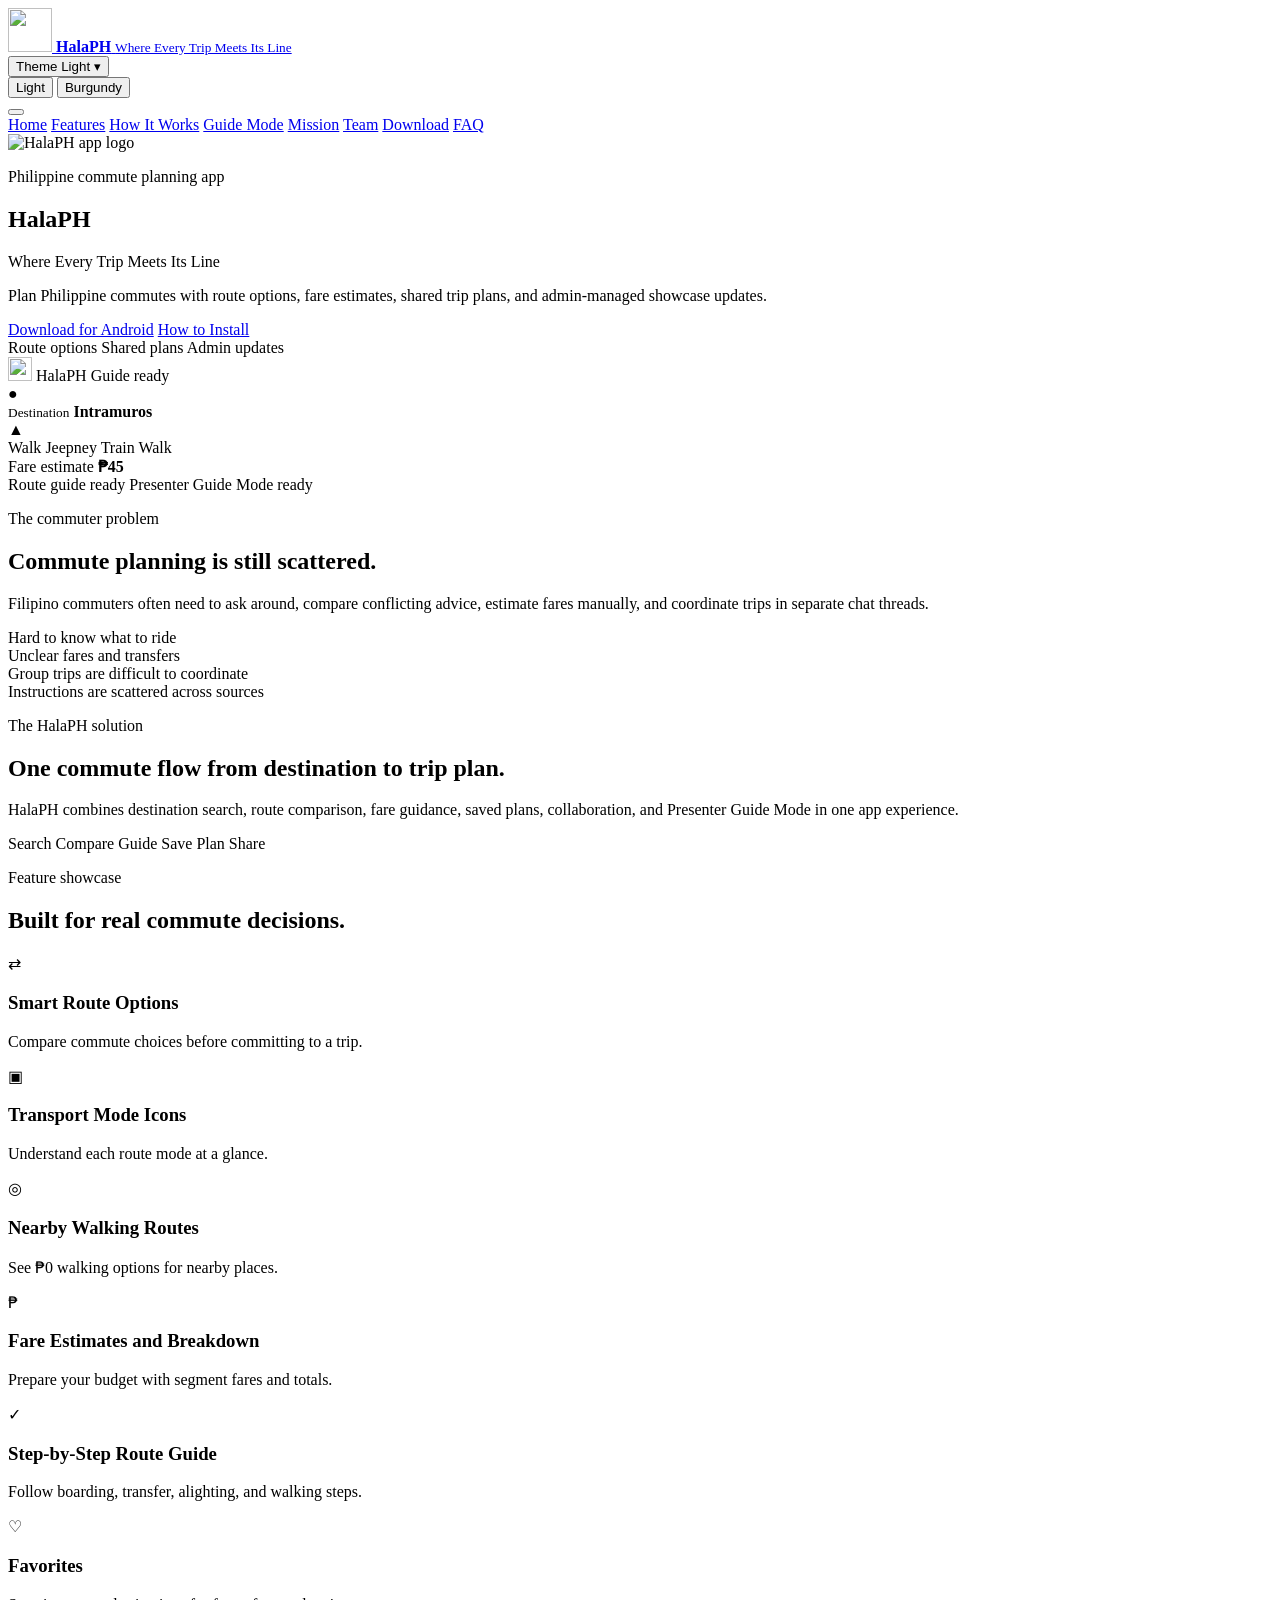
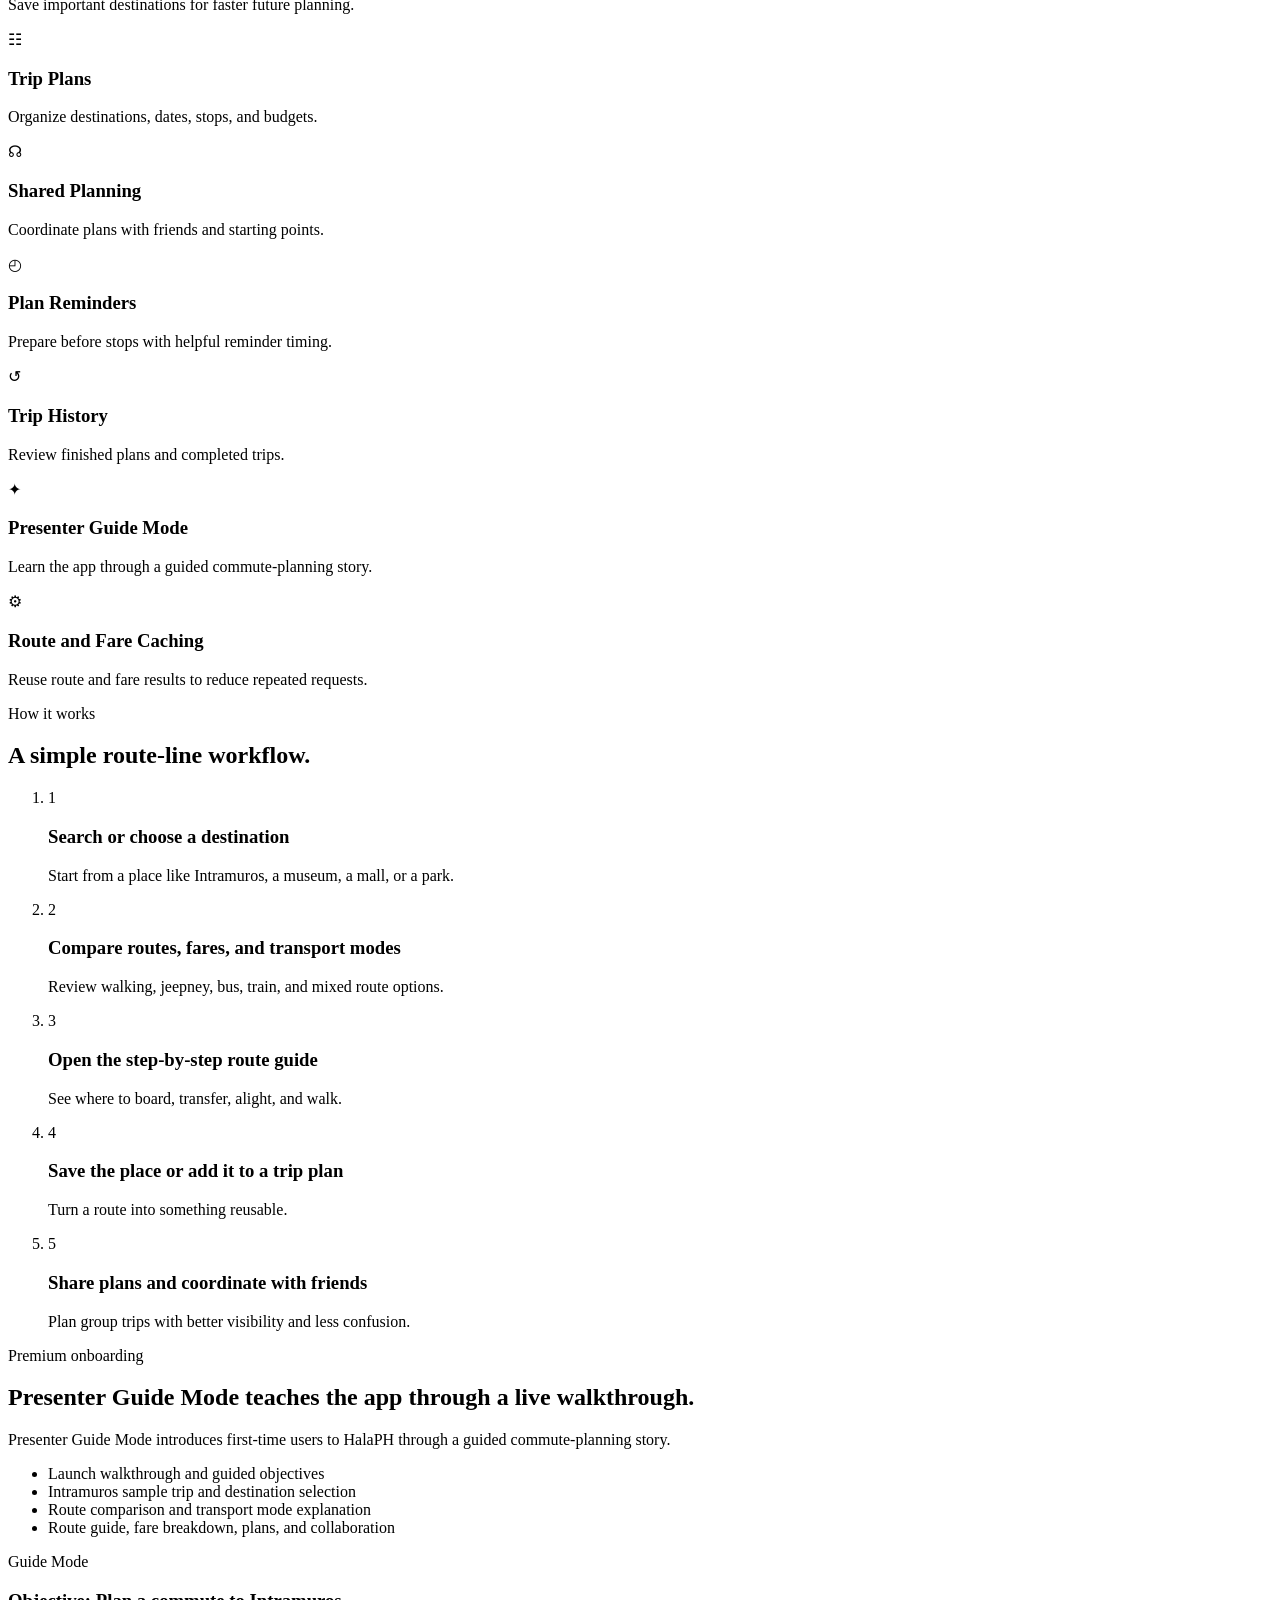
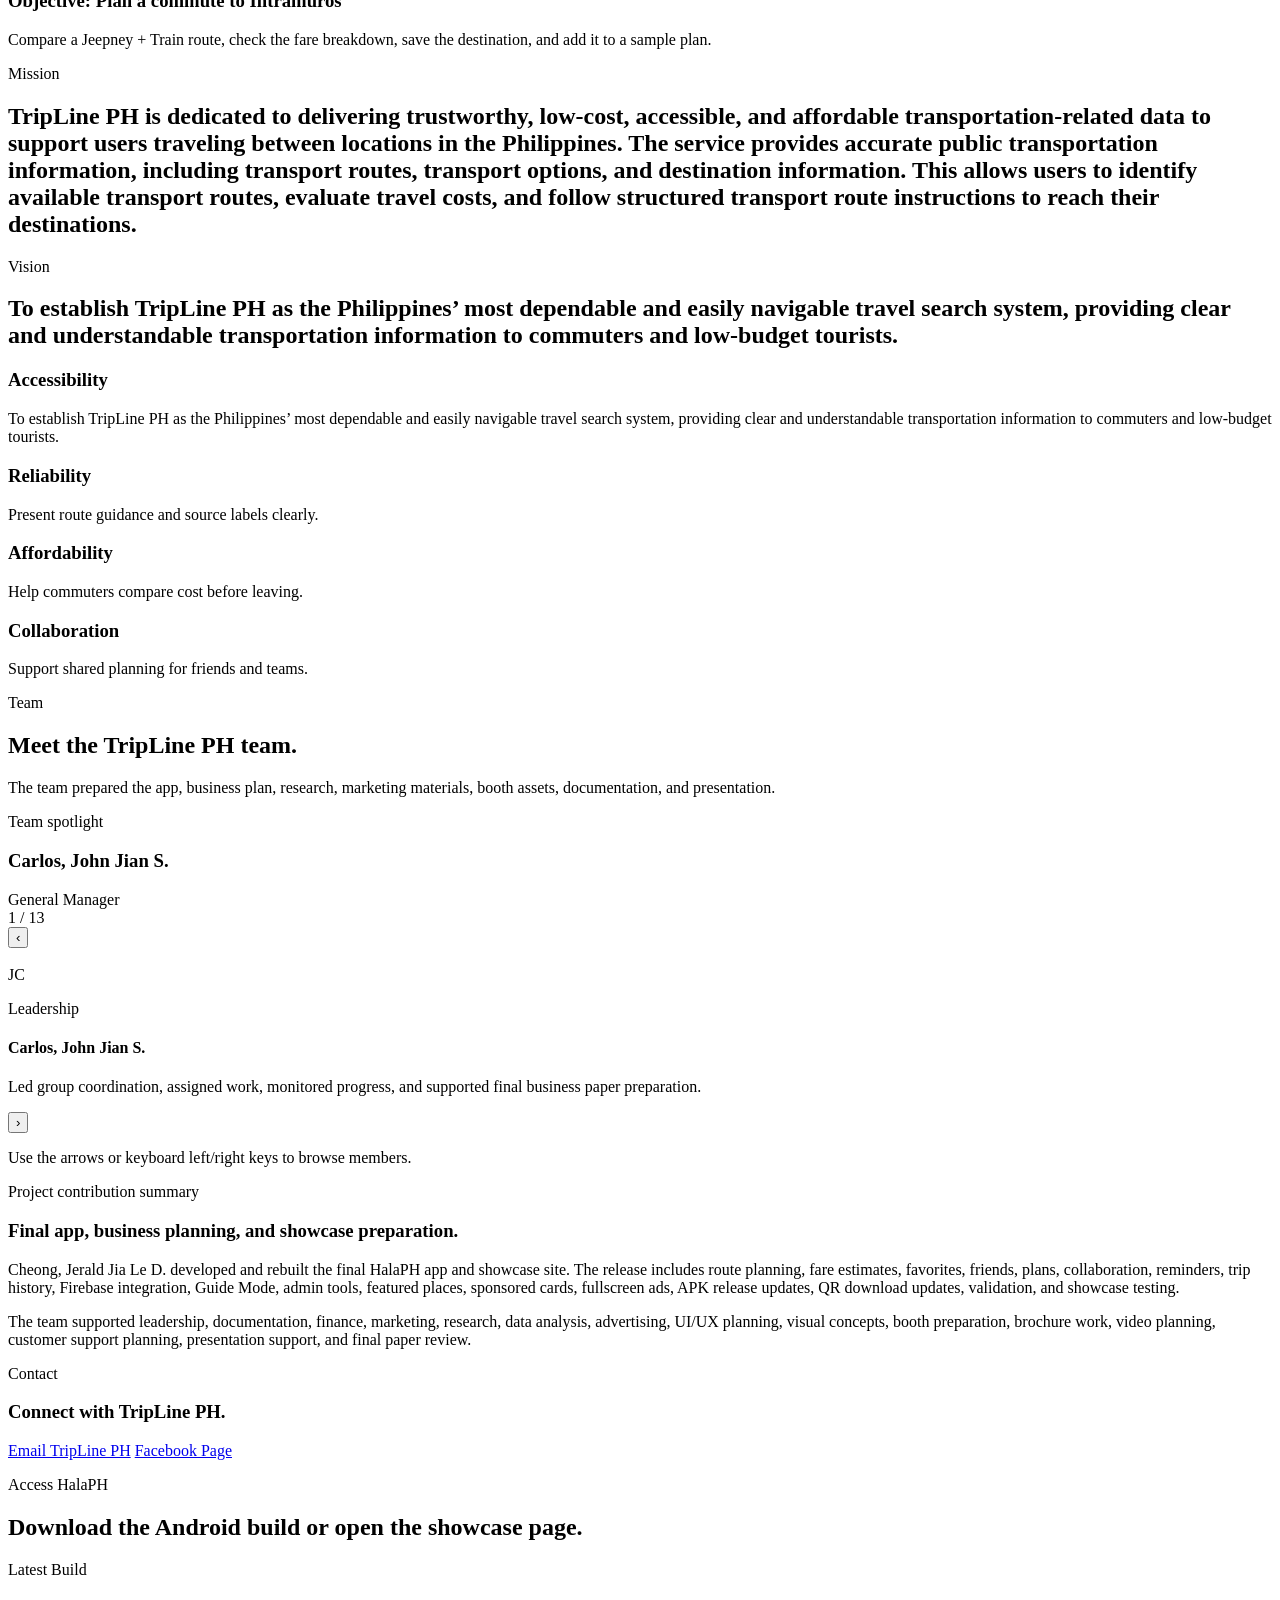
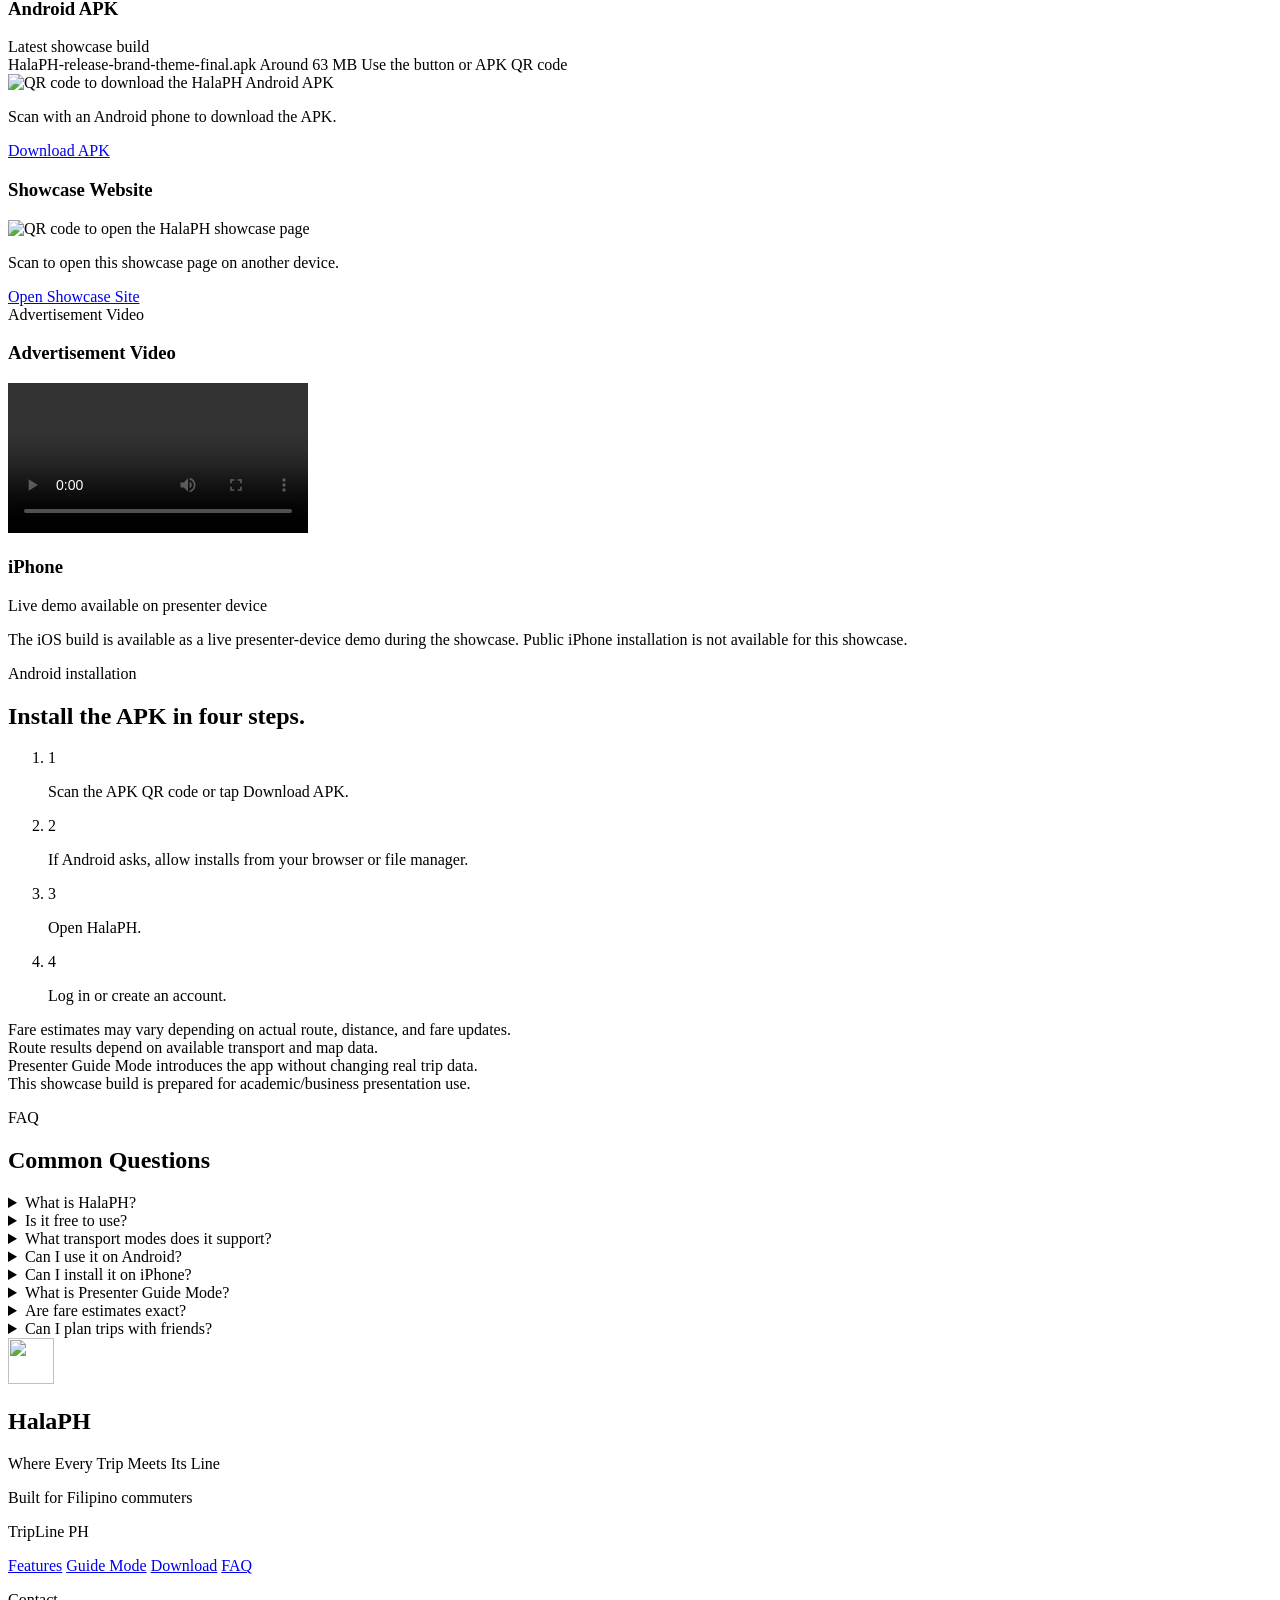
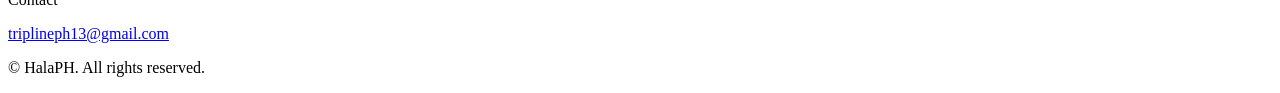
==== showcase_site/index.html @ 714e7f7c "Use official HalaPH tagline" ====
<!doctype html>
<html lang="en">
  <head>
    <meta charset="utf-8" />
    <meta name="viewport" content="width=device-width, initial-scale=1" />
    <meta
      name="description"
      content="HalaPH is a Philippine commute planning app for routes, fares, trip plans, collaboration, and guided onboarding."
    />
    <title>HalaPH | Where Every Trip Meets Its Line</title>
    <link rel="stylesheet" href="styles.css" />
  </head>
  <body>
    <header class="site-header" data-header>
      <a class="brand" href="#home" aria-label="HalaPH home">
        <img
          class="brand-logo"
          src="assets/app_icon.png"
          alt=""
          width="44"
          height="44"
          aria-hidden="true"
        />
        <span>
          <strong>HalaPH</strong>
          <small>Where Every Trip Meets Its Line</small>
        </span>
      </a>

      <div class="theme-picker" data-theme-switcher>
        <button class="theme-trigger" type="button" aria-haspopup="true" aria-expanded="false">
          <span class="theme-trigger-label">Theme</span>
          <span class="theme-trigger-value">Light</span>
          <span class="theme-trigger-icon" aria-hidden="true">▾</span>
        </button>
        <div class="theme-panel" role="menu" aria-label="Theme options">
          <button class="theme-option" type="button" data-theme-option="light" aria-pressed="true" role="menuitem">Light</button>
          <button hidden class="theme-option" type="button" data-theme-option="dark" aria-pressed="false" role="menuitem">Dark</button>
          <button class="theme-option" type="button" data-theme-option="burgundy" aria-pressed="false" role="menuitem">Burgundy</button>
          <button hidden class="theme-option" type="button" data-theme-option="navy" aria-pressed="false" role="menuitem">Navy</button>
        </div>
      </div>

      <button class="nav-toggle" type="button" aria-label="Open navigation" aria-expanded="false" data-nav-toggle>
        <span></span>
        <span></span>
        <span></span>
      </button>

      <nav class="nav-links" data-nav>
        <a href="#home">Home</a>
        <a href="#features">Features</a>
        <a href="#how-it-works">How It Works</a>
        <a href="#guide-mode">Guide Mode</a>
        <a href="#mission">Mission</a>
        <a href="#team">Team</a>
        <a href="#download">Download</a>
        <a href="#faq">FAQ</a>
      </nav>
    </header>

    <main>
      <section class="hero section section-dark" id="home">
        <div class="hero-bg-route" aria-hidden="true">
          <span class="route-dot dot-one"></span>
          <span class="route-dot dot-two"></span>
          <span class="route-dot dot-three"></span>
        </div>
        <div class="section-inner hero-grid">
          <div class="hero-copy reveal">
            <img
              class="hero-logo"
              src="assets/app_icon.png"
              alt="HalaPH app logo"
              width="92"
              height="92"
            />
            <p class="eyebrow">Philippine commute planning app</p>
            <h1>HalaPH</h1>
            <p class="slogan">Where Every Trip Meets Its Line</p>
            <p class="hero-subtitle">
              Plan Philippine commutes with route options, fare estimates,
              shared trip plans, and admin-managed showcase updates.
            </p>
            <div class="hero-actions">
              <a class="btn btn-primary" href="#download">Download for Android</a>
              <a class="btn btn-secondary" href="#install-android">How to Install</a>
            </div>
            <div class="hero-proof" aria-label="App readiness highlights">
              <span>Route options</span>
              <span>Shared plans</span>
              <span>Admin updates</span>
            </div>
          </div>

          <div class="phone-showcase reveal" aria-label="HalaPH app preview">
            <div class="device-showcase-card">
              <div class="phone-frame">
              <div class="phone-speaker"></div>
              <div class="app-preview">
                <div class="app-topbar">
                  <span class="app-title">
                    <img src="assets/app_icon.png" alt="" width="24" height="24" aria-hidden="true" />
                    HalaPH
                  </span>
                  <span class="status-pill">Guide ready</span>
                </div>
                <div class="destination-card">
                  <span class="pin-icon">●</span>
                  <div>
                    <small>Destination</small>
                    <strong>Intramuros</strong>
                  </div>
                </div>
                <div class="route-preview" aria-hidden="true">
                  <div class="route-track">
                    <span class="stop active"></span>
                    <span class="stop"></span>
                    <span class="stop"></span>
                    <span class="stop"></span>
                    <span class="moving-marker">▲</span>
                  </div>
                  <div class="mode-row">
                    <span>Walk</span>
                    <span>Jeepney</span>
                    <span>Train</span>
                    <span>Walk</span>
                  </div>
                </div>
                <div class="fare-card">
                  <span>Fare estimate</span>
                  <strong>₱45</strong>
                </div>
                <div class="ready-list">
                  <span>Route guide ready</span>
                  <span>Presenter Guide Mode ready</span>
                </div>
              </div>
              </div>
            </div>
          </div>
        </div>
      </section>

      <section class="section problem section-light" id="problem">
        <div class="section-inner two-column">
          <div class="reveal">
            <p class="eyebrow">The commuter problem</p>
            <h2>Commute planning is still scattered.</h2>
            <p>
              Filipino commuters often need to ask around, compare conflicting
              advice, estimate fares manually, and coordinate trips in separate
              chat threads.
            </p>
          </div>
          <div class="pain-grid reveal">
            <article>Hard to know what to ride</article>
            <article>Unclear fares and transfers</article>
            <article>Group trips are difficult to coordinate</article>
            <article>Instructions are scattered across sources</article>
          </div>
        </div>
      </section>

      <section class="section solution section-light">
        <div class="section-inner">
          <div class="section-heading reveal">
            <p class="eyebrow">The HalaPH solution</p>
            <h2>One commute flow from destination to trip plan.</h2>
            <p>
              HalaPH combines destination search, route comparison, fare
              guidance, saved plans, collaboration, and Presenter Guide Mode in
              one app experience.
            </p>
          </div>
          <div class="solution-strip reveal">
            <span>Search</span>
            <span>Compare</span>
            <span>Guide</span>
            <span>Save</span>
            <span>Plan</span>
            <span>Share</span>
          </div>
        </div>
      </section>

      <section class="section section-soft" id="features">
        <div class="section-inner">
          <div class="section-heading reveal">
            <p class="eyebrow">Feature showcase</p>
            <h2>Built for real commute decisions.</h2>
          </div>
          <div class="feature-grid">
            <article class="feature-card reveal">
              <span class="feature-icon">⇄</span>
              <h3>Smart Route Options</h3>
              <p>Compare commute choices before committing to a trip.</p>
            </article>
            <article class="feature-card reveal">
              <span class="feature-icon">▣</span>
              <h3>Transport Mode Icons</h3>
              <p>Understand each route mode at a glance.</p>
            </article>
            <article class="feature-card reveal">
              <span class="feature-icon">◎</span>
              <h3>Nearby Walking Routes</h3>
              <p>See ₱0 walking options for nearby places.</p>
            </article>
            <article class="feature-card reveal">
              <span class="feature-icon">₱</span>
              <h3>Fare Estimates and Breakdown</h3>
              <p>Prepare your budget with segment fares and totals.</p>
            </article>
            <article class="feature-card reveal">
              <span class="feature-icon">✓</span>
              <h3>Step-by-Step Route Guide</h3>
              <p>Follow boarding, transfer, alighting, and walking steps.</p>
            </article>
            <article class="feature-card reveal">
              <span class="feature-icon">♡</span>
              <h3>Favorites</h3>
              <p>Save important destinations for faster future planning.</p>
            </article>
            <article class="feature-card reveal">
              <span class="feature-icon">☷</span>
              <h3>Trip Plans</h3>
              <p>Organize destinations, dates, stops, and budgets.</p>
            </article>
            <article class="feature-card reveal">
              <span class="feature-icon">☊</span>
              <h3>Shared Planning</h3>
              <p>Coordinate plans with friends and starting points.</p>
            </article>
            <article class="feature-card reveal">
              <span class="feature-icon">◴</span>
              <h3>Plan Reminders</h3>
              <p>Prepare before stops with helpful reminder timing.</p>
            </article>
            <article class="feature-card reveal">
              <span class="feature-icon">↺</span>
              <h3>Trip History</h3>
              <p>Review finished plans and completed trips.</p>
            </article>
            <article class="feature-card reveal">
              <span class="feature-icon">✦</span>
              <h3>Presenter Guide Mode</h3>
              <p>Learn the app through a guided commute-planning story.</p>
            </article>
            <article class="feature-card reveal">
              <span class="feature-icon">⚙</span>
              <h3>Route and Fare Caching</h3>
              <p>Reuse route and fare results to reduce repeated requests.</p>
            </article>
          </div>
        </div>
      </section>

      <section class="section section-dark" id="how-it-works">
        <div class="section-inner">
          <div class="section-heading reveal">
            <p class="eyebrow">How it works</p>
            <h2>A simple route-line workflow.</h2>
          </div>
          <ol class="timeline reveal">
            <li>
              <span>1</span>
              <div>
                <h3>Search or choose a destination</h3>
                <p>Start from a place like Intramuros, a museum, a mall, or a park.</p>
              </div>
            </li>
            <li>
              <span>2</span>
              <div>
                <h3>Compare routes, fares, and transport modes</h3>
                <p>Review walking, jeepney, bus, train, and mixed route options.</p>
              </div>
            </li>
            <li>
              <span>3</span>
              <div>
                <h3>Open the step-by-step route guide</h3>
                <p>See where to board, transfer, alight, and walk.</p>
              </div>
            </li>
            <li>
              <span>4</span>
              <div>
                <h3>Save the place or add it to a trip plan</h3>
                <p>Turn a route into something reusable.</p>
              </div>
            </li>
            <li>
              <span>5</span>
              <div>
                <h3>Share plans and coordinate with friends</h3>
                <p>Plan group trips with better visibility and less confusion.</p>
              </div>
            </li>
          </ol>
        </div>
      </section>

      <section class="section guide-mode section-light" id="guide-mode">
        <div class="section-inner guide-grid">
          <div class="reveal">
            <p class="eyebrow">Premium onboarding</p>
            <h2>Presenter Guide Mode teaches the app through a live walkthrough.</h2>
            <p>
              Presenter Guide Mode introduces first-time users to HalaPH through
              a guided commute-planning story.
            </p>
            <ul class="check-list">
              <li>Launch walkthrough and guided objectives</li>
              <li>Intramuros sample trip and destination selection</li>
              <li>Route comparison and transport mode explanation</li>
              <li>Route guide, fare breakdown, plans, and collaboration</li>
            </ul>
          </div>
          <div class="guide-panel reveal">
            <div class="quest-card">
              <span class="quest-label">Guide Mode</span>
              <h3>Objective: Plan a commute to Intramuros</h3>
              <p>
                Compare a Jeepney + Train route, check the fare breakdown, save
                the destination, and add it to a sample plan.
              </p>
              <div class="quest-progress"><span></span></div>
            </div>
          </div>
        </div>
      </section>

      <section class="section mission section-soft" id="mission">
        <div class="section-inner">
          <div class="mission-grid">
            <article class="statement-card reveal">
              <p class="eyebrow">Mission</p>
              <h2>
                TripLine PH is dedicated to delivering trustworthy, low-cost,
                accessible, and affordable transportation-related data to support
                users traveling between locations in the Philippines. The service
                provides accurate public transportation information, including
                transport routes, transport options, and destination information.
                This allows users to identify available transport routes, evaluate
                travel costs, and follow structured transport route instructions
                to reach their destinations.
              </h2>
            </article>
            <article class="statement-card reveal">
              <p class="eyebrow">Vision</p>
              <h2>
                To establish TripLine PH as the Philippines’ most dependable and
                easily navigable travel search system, providing clear and
                understandable transportation information to commuters and
                low-budget tourists.
              </h2>
            </article>
          </div>
          <div class="values-grid">
            <article class="value-card reveal">
              <h3>Accessibility</h3>
              <p>To establish TripLine PH as the Philippines’ most dependable and easily navigable travel search system, providing clear and understandable transportation information to commuters and low-budget tourists.</p>
            </article>
            <article class="value-card reveal">
              <h3>Reliability</h3>
              <p>Present route guidance and source labels clearly.</p>
            </article>
            <article class="value-card reveal">
              <h3>Affordability</h3>
              <p>Help commuters compare cost before leaving.</p>
            </article>
            <article class="value-card reveal">
              <h3>Collaboration</h3>
              <p>Support shared planning for friends and teams.</p>
            </article>
          </div>
        </div>
      </section>

      <section class="section team-section section-light" id="team">
        <div class="container">
          <div class="section-heading reveal">
            <p class="eyebrow">Team</p>
            <h2>Meet the TripLine PH team.</h2>
            <p>
              The team prepared the app, business plan, research, marketing
              materials, booth assets, documentation, and presentation.
            </p>
          </div>

          <div class="team-carousel reveal" aria-label="TripLine PH team carousel">
            <div class="team-carousel-top">
              <div>
                <p class="eyebrow">Team spotlight</p>
                <h3 id="team-member-name">Carlos, John Jian S.</h3>
                <span id="team-member-role" class="team-role-pill">General Manager</span>
              </div>
              <div class="team-counter" id="team-counter">1 / 13</div>
            </div>

            <div class="team-carousel-body">
              <button class="team-arrow" id="team-prev" type="button" aria-label="Previous team member">
                ‹
              </button>

              <article class="team-slide-card" aria-live="polite">
                <div class="team-photo-wrap">
                  <img id="team-photo" class="team-photo" alt="" loading="eager" />
                  <div id="team-initials" class="team-initials">JC</div>
                </div>

                <div class="team-member-content">
                  <p id="team-category" class="team-category">Leadership</p>
                  <h4 id="team-slide-name">Carlos, John Jian S.</h4>
                  <p id="team-summary" class="team-summary">
                    Led group coordination, assigned work, monitored progress, and supported final business paper preparation.
                  </p>
                  <ul id="team-contributions" class="team-contributions"></ul>
                </div>
              </article>

              <button class="team-arrow" id="team-next" type="button" aria-label="Next team member">
                ›
              </button>
            </div>

            <div class="team-carousel-footer">
              <div id="team-dots" class="team-dots" aria-label="Team member selector"></div>
              <p class="team-help">Use the arrows or keyboard left/right keys to browse members.</p>
            </div>
          </div>

          <div class="contribution-summary reveal">
            <div>
              <p class="eyebrow">Project contribution summary</p>
              <h3>Final app, business planning, and showcase preparation.</h3>
            </div>
            <p>
              Cheong, Jerald Jia Le D. developed and rebuilt the final HalaPH
              app and showcase site. The release includes route planning, fare
              estimates, favorites, friends, plans, collaboration, reminders,
              trip history, Firebase integration, Guide Mode, admin tools,
              featured places, sponsored cards, fullscreen ads, APK release
              updates, QR download updates, validation, and showcase testing.
            </p>
            <p>
              The team supported leadership, documentation, finance, marketing,
              research, data analysis, advertising, UI/UX planning, visual
              concepts, booth preparation, brochure work, video planning,
              customer support planning, presentation support, and final paper
              review.
            </p>
          </div>

          <div class="contact-strip reveal" id="contact">
            <div>
              <p class="eyebrow">Contact</p>
              <h3>Connect with TripLine PH.</h3>
            </div>
            <div class="contact-actions">
              <a class="contact-button" href="mailto:triplineph13@gmail.com">Email TripLine PH</a>
              <a class="contact-button secondary" href="https://web.facebook.com/profile.php?id=61588991024151" target="_blank" rel="noopener">
                Facebook Page
              </a>
            </div>
          </div>
        </div>
      </section>


      <section class="section download section-cta" id="download">
        <div class="section-inner">
          <div class="section-heading reveal">
            <p class="eyebrow">Access HalaPH</p>
            <h2>Download the Android build or open the showcase page.</h2>
          </div>
          <div class="download-grid">
            <div class="download-conversion-grid">
              <article class="download-card build-card reveal">
              <div>
                <p class="eyebrow">Latest Build</p>
                <h3>Android APK</h3>
                <span class="ios-badge">Latest showcase build</span>
              </div>
              <div class="build-meta" aria-label="Android APK build details">
                <span>HalaPH-release-brand-theme-final.apk</span>
                <span>Around 63 MB</span>
                <span>Use the button or APK QR code</span>
              </div>
              <div class="apk-qr">
                <img src="./assets/apk_qr.png" alt="QR code to download the HalaPH Android APK" loading="lazy" />
                <p>Scan with an Android phone to download the APK.</p>
              </div>
              <a class="btn btn-primary" href="./downloads/HalaPH-release-sponsored-links-fullscreen-final.apk">Download APK</a>
              </article>
              <article class="download-card qr-card reveal">
                <h3>Showcase Website</h3>
                <div class="qr-placeholder" aria-label="Showcase website QR code"><img src="./assets/site_qr.png" alt="QR code to open the HalaPH showcase page" loading="lazy" /></div>
                <p>Scan to open this showcase page on another device.</p>
                <a class="btn btn-secondary" href="https://inarireq.github.io/HalaPh-Release/">Open Showcase Site</a>
              </article>
            </div>
            <div class="download-support-grid">
              <article class="download-card cinema-card reveal" id="video-coming-soon">
                <span class="video-label">Advertisement Video</span>
                <h3>Advertisement Video</h3>
              <span class="ios-badge"></span>
              <div class="advertisement-video-frame">
                <video
                  class="advertisement-video-player"
                  controls
                  preload="metadata"
                  playsinline
                >
                  <source src="./assets/videos/halaph-promo-video.mp4" type="video/mp4" />
                  Your browser does not support the video tag.
                </video>
              </div>
              </article>
              <article class="download-card device-note-card reveal">
                <h3>iPhone</h3>
              <span class="ios-badge">Live demo available on presenter device</span>
              <p>
                The iOS build is available as a live presenter-device demo
                during the showcase. Public iPhone installation is not available
                for this showcase.
              </p>
            </article>
          </div>
        </div>
      </section>

      <section class="section install-section section-light" id="install-android">
        <div class="section-inner">
          <div class="section-heading reveal">
            <p class="eyebrow">Android installation</p>
            <h2>Install the APK in four steps.</h2>
          </div>
          <ol class="install-steps reveal">
            <li>
              <span>1</span>
              <p>Scan the APK QR code or tap Download APK.</p>
            </li>
            <li>
              <span>2</span>
              <p>If Android asks, allow installs from your browser or file manager.</p>
            </li>
            <li>
              <span>3</span>
              <p>Open HalaPH.</p>
            </li>
            <li>
              <span>4</span>
              <p>Log in or create an account.</p>
            </li>
          </ol>
        </div>
      </section>

      <section class="section trust section-soft">
        <div class="section-inner trust-grid">
          <article class="trust-card reveal">Fare estimates may vary depending on actual route, distance, and fare updates.</article>
          <article class="trust-card reveal">Route results depend on available transport and map data.</article>
          <article class="trust-card reveal">Presenter Guide Mode introduces the app without changing real trip data.</article>
          <article class="trust-card reveal">This showcase build is prepared for academic/business presentation use.</article>
        </div>
      </section>

      <section class="section section-light" id="faq">
        <div class="section-inner">
          <div class="section-heading reveal">
            <p class="eyebrow">FAQ</p>
            <h2>Common Questions</h2>
          </div>
          <div class="faq-list reveal">
            <details>
              <summary>What is HalaPH?</summary>
              <p>HalaPH is a Philippine commute planning app for routes, fares, trip plans, and collaboration.</p>
            </details>
            <details>
              <summary>Is it free to use?</summary>
              <p>Yes. HalaPH is intended to be free to download, with controlled sponsored content managed through the admin system.</p>
            </details>
            <details>
              <summary>What transport modes does it support?</summary>
              <p>HalaPH presents walking, jeepney, bus, train, and mixed route sequences where supported by the app data.</p>
            </details>
            <details>
              <summary>Can I use it on Android?</summary>
              <p>Yes. Use the Android download button or scan the APK QR code on this page.</p>
            </details>
            <details>
              <summary>Can I install it on iPhone?</summary>
              <p>Public iPhone installation is not available for this showcase. The iOS build is available as a live presenter-device demo.</p>
            </details>
            <details>
              <summary>What is Presenter Guide Mode?</summary>
              <p>It is an interactive app walkthrough that teaches first-time users through a guided commute-planning story without affecting the real app data.</p>
            </details>
            <details>
              <summary>Are fare estimates exact?</summary>
              <p>No. Fare estimates may vary depending on route changes, distance, passenger type, and updated fare rules.</p>
            </details>
            <details>
              <summary>Can I plan trips with friends?</summary>
              <p>Yes. HalaPH supports shared plans with friends, participants, and starting points.</p>
            </details>
          </div>
        </div>
      </section>
    </main>

    <footer class="site-footer">
      <div class="section-inner footer-grid">
        <div>
          <div class="footer-brand">
            <img src="assets/app_icon.png" alt="" width="46" height="46" aria-hidden="true" />
            <h2>HalaPH</h2>
          </div>
          <p>Where Every Trip Meets Its Line</p>
          <p>Built for Filipino commuters</p>
          <p>TripLine PH</p>
        </div>
        <nav aria-label="Footer navigation">
          <a href="#features">Features</a>
          <a href="#guide-mode">Guide Mode</a>
          <a href="#download">Download</a>
          <a href="#faq">FAQ</a>
        </nav>
        <div>
          <p>Contact</p>
          <a href="mailto:triplineph13@gmail.com">triplineph13@gmail.com</a>
          <p class="copyright">© <span data-year></span> HalaPH. All rights reserved.</p>
        </div>
      </div>
    </footer>

    <div class="toast" role="status" aria-live="polite" data-toast></div>
    <script src="app.js"></script>
  </body>
</html>
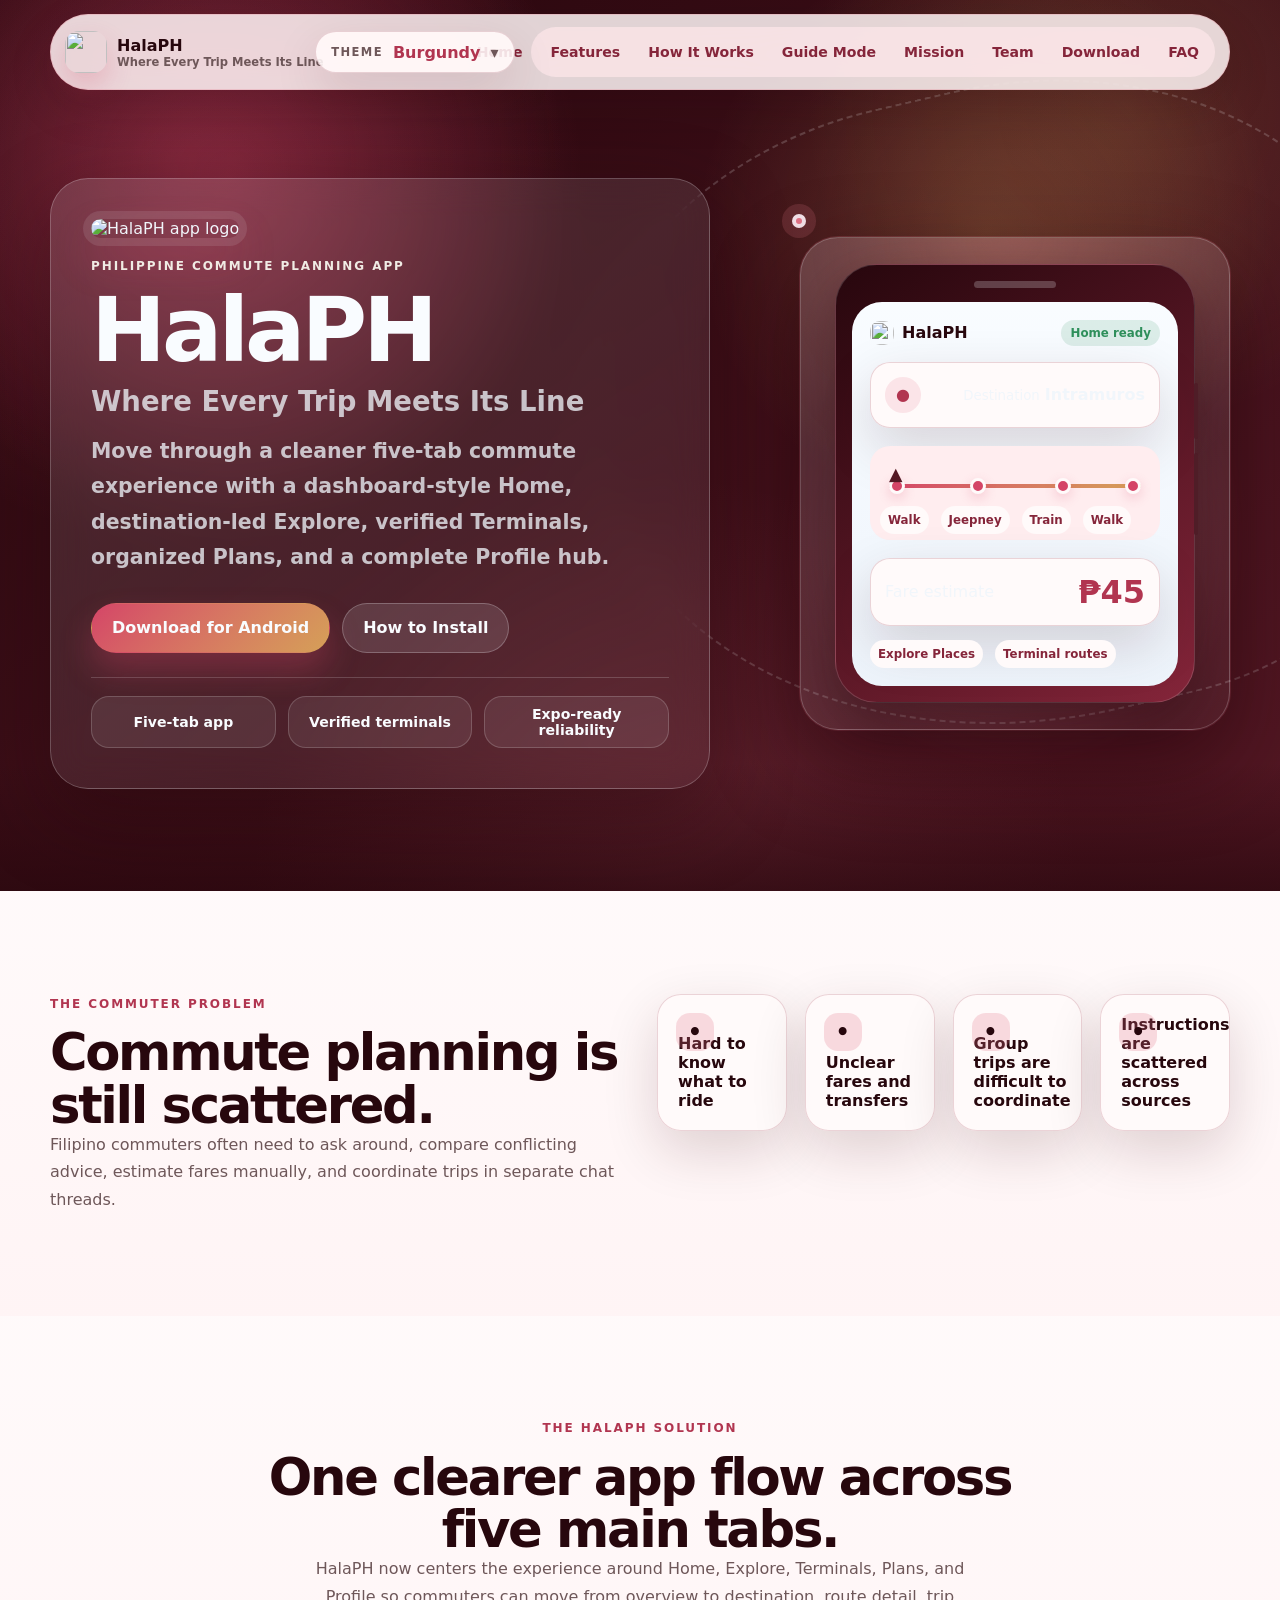
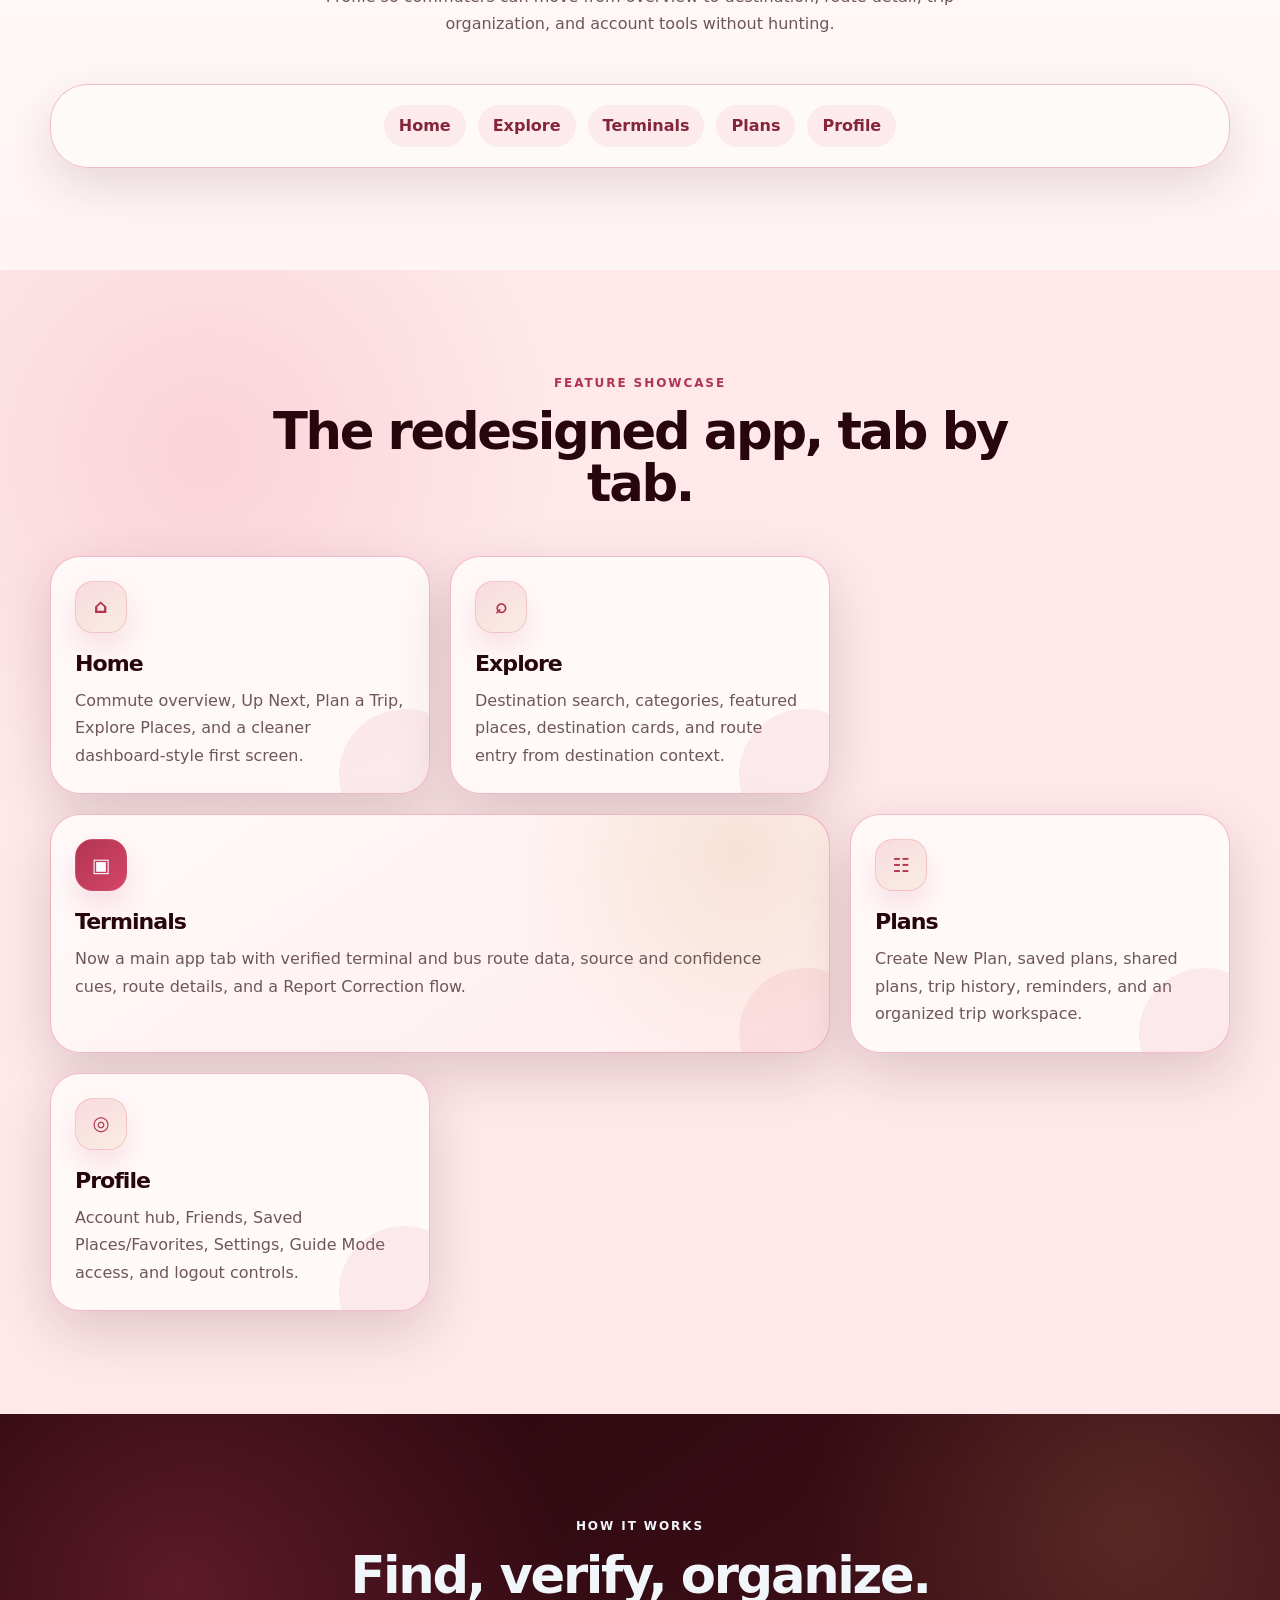
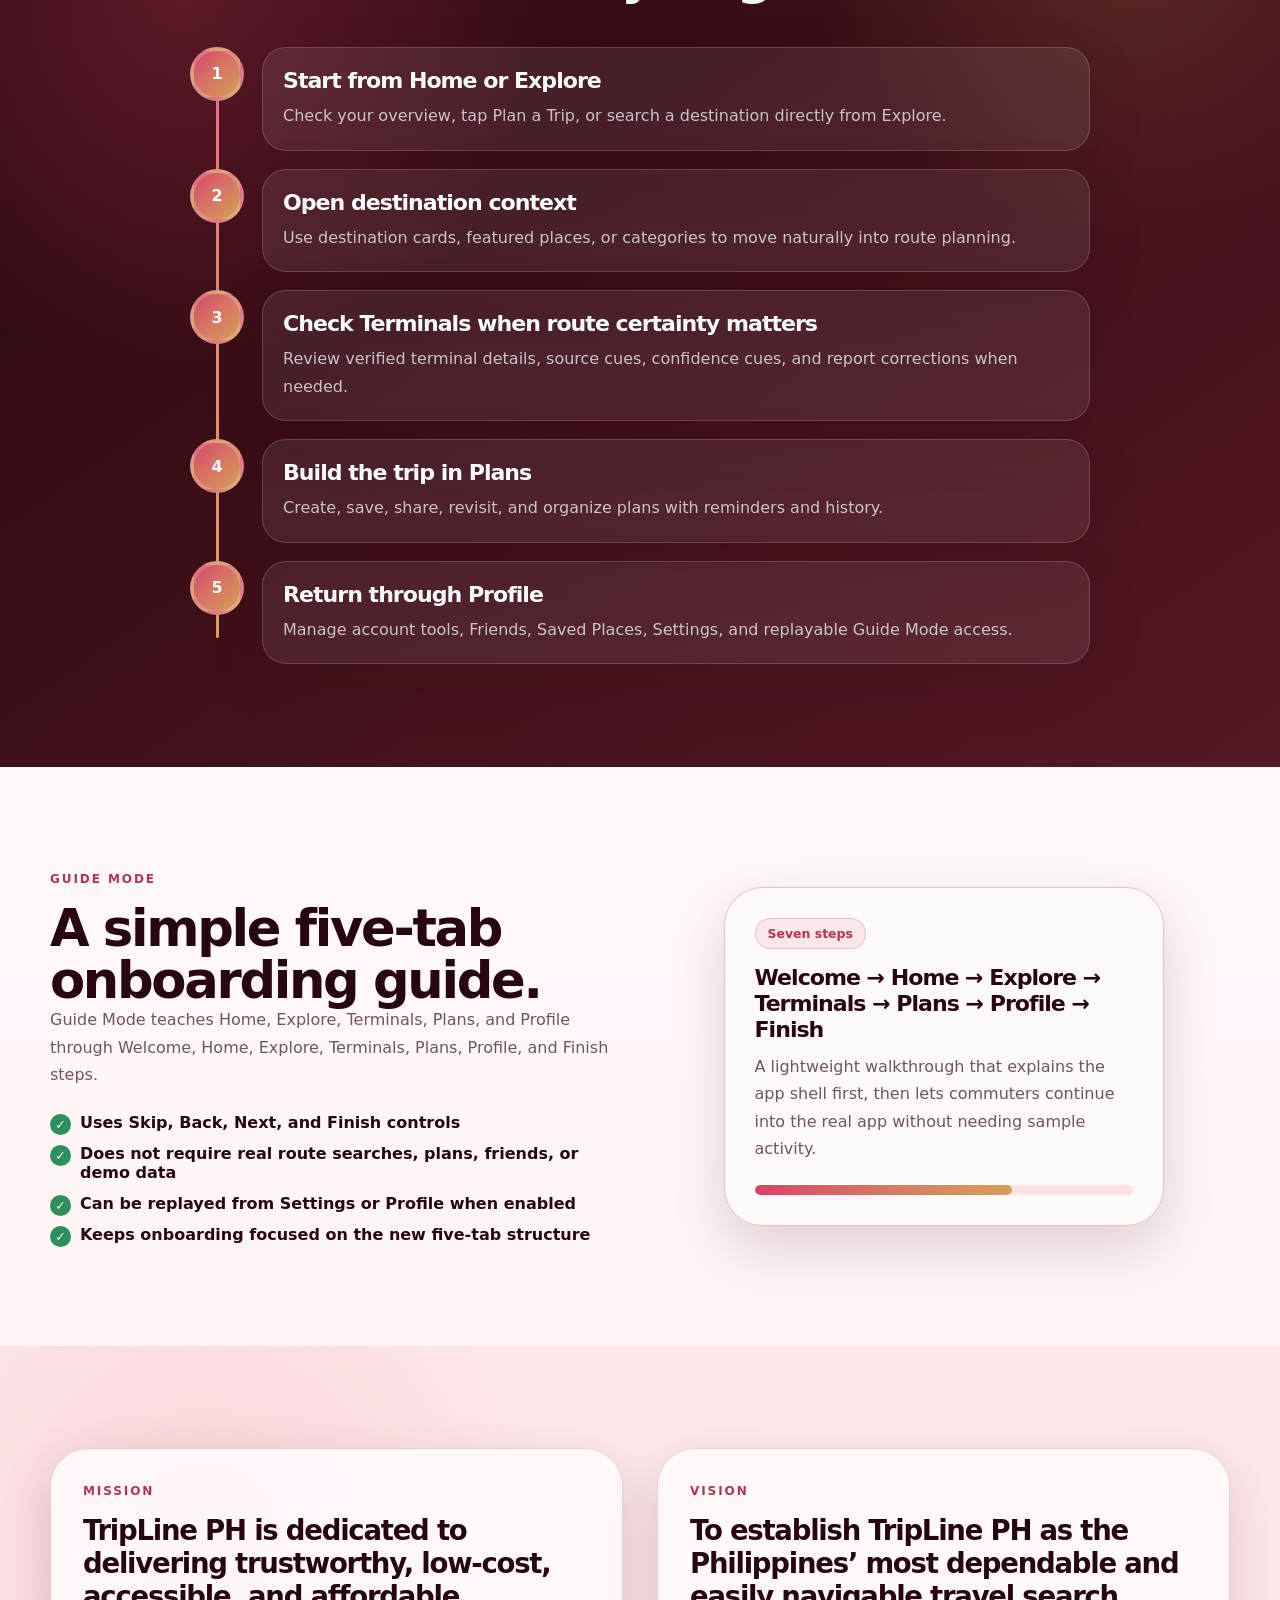
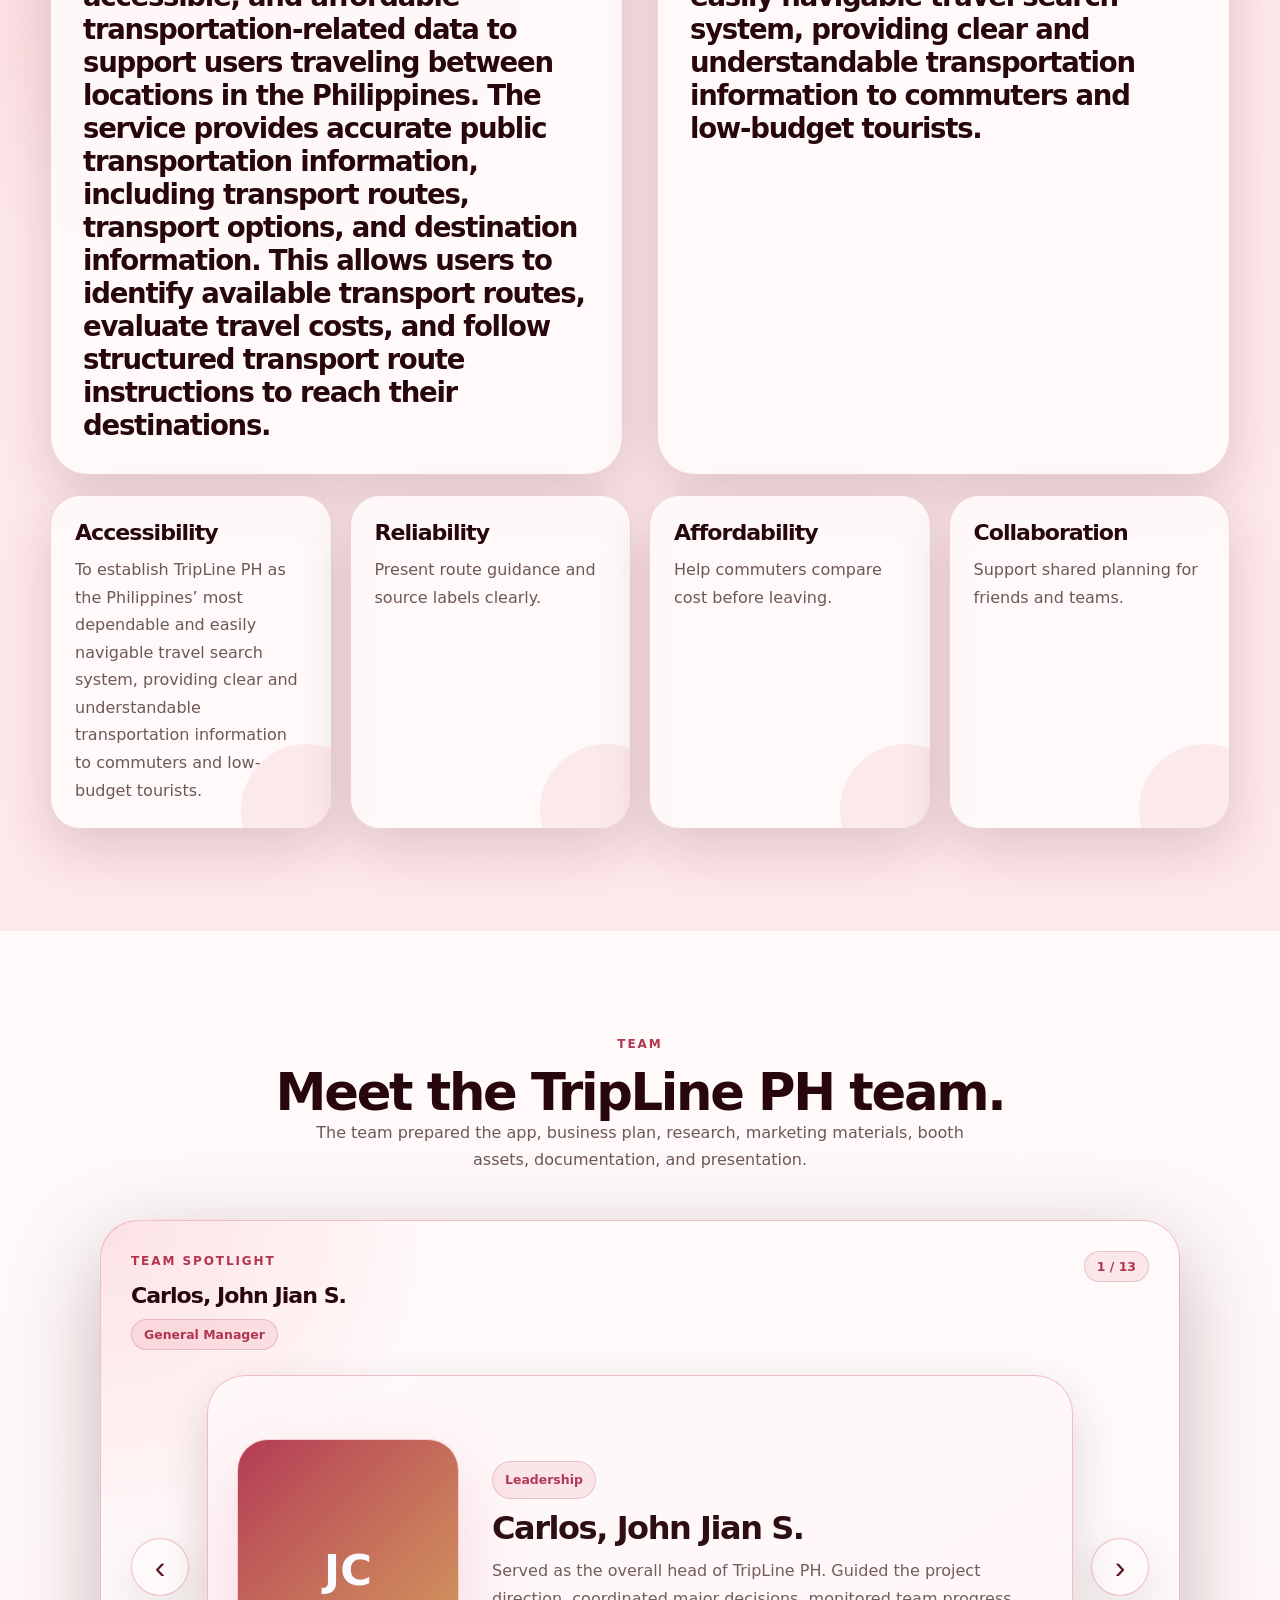
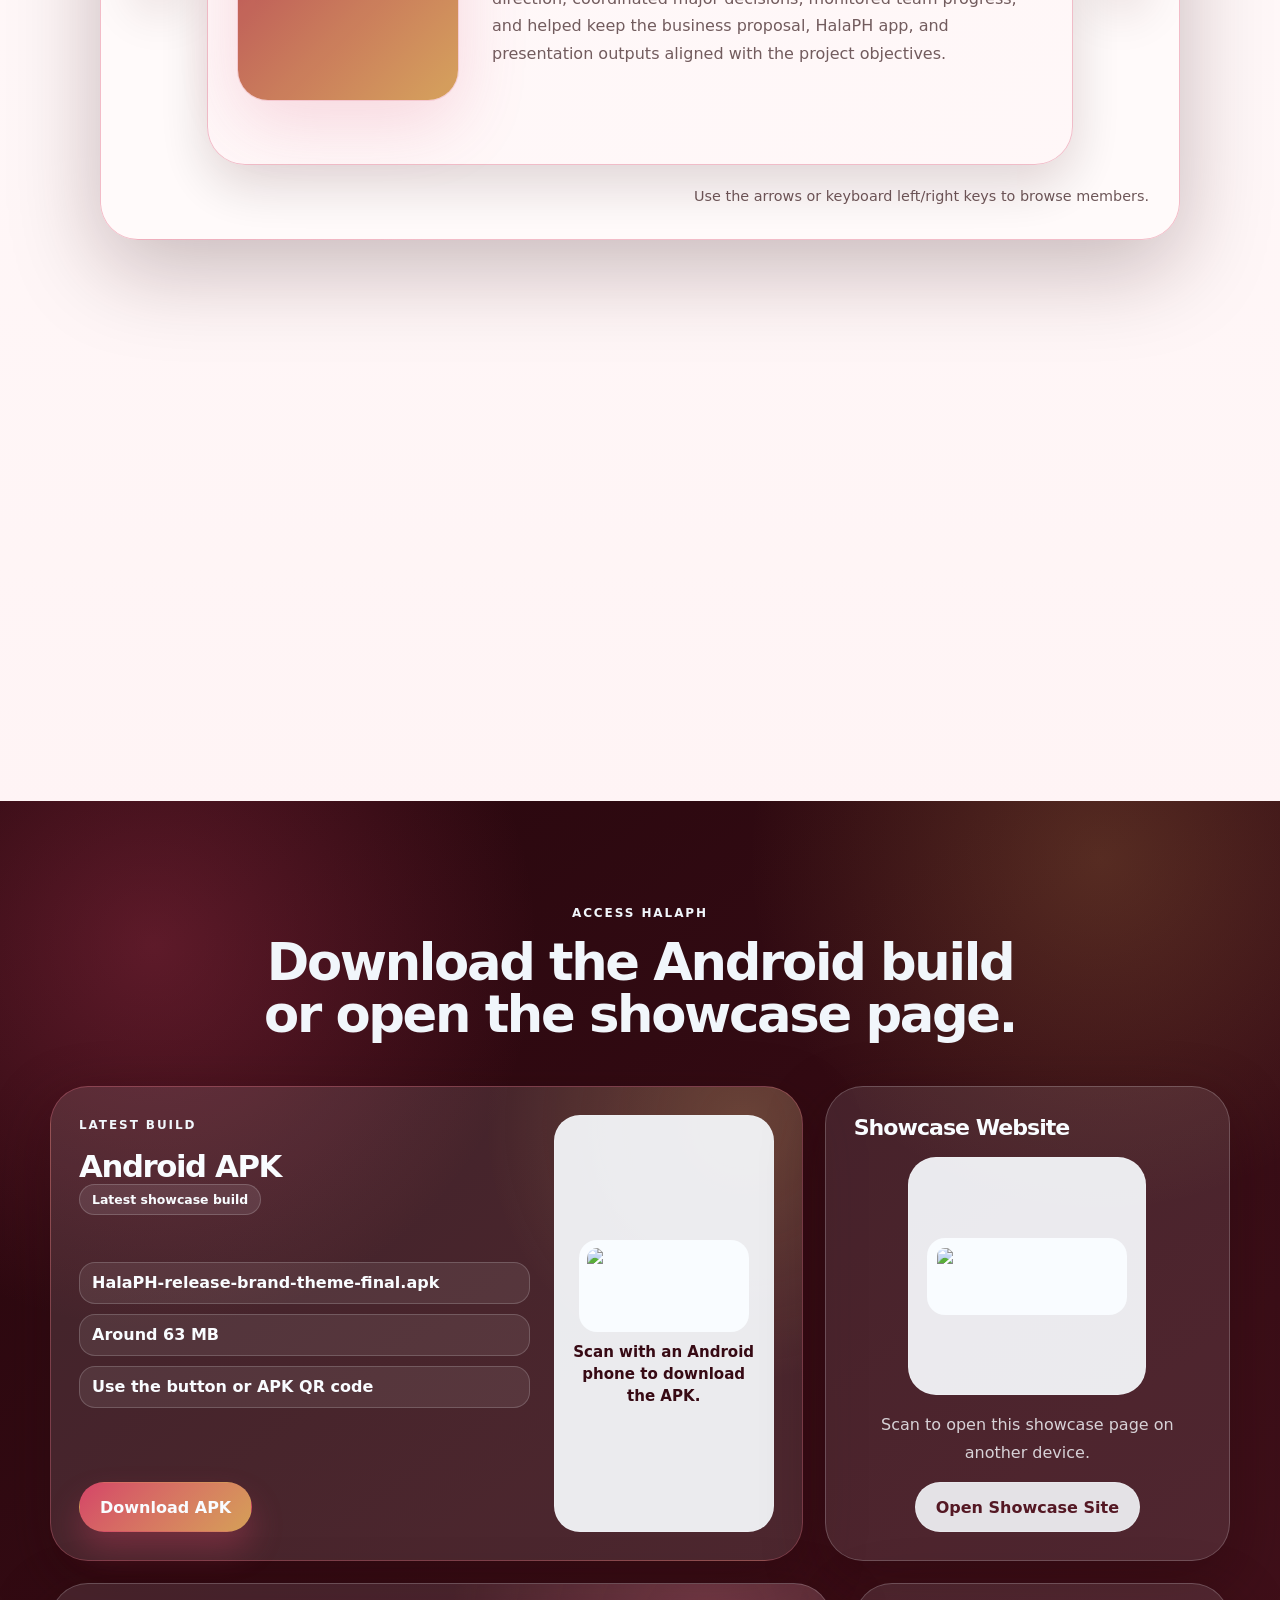
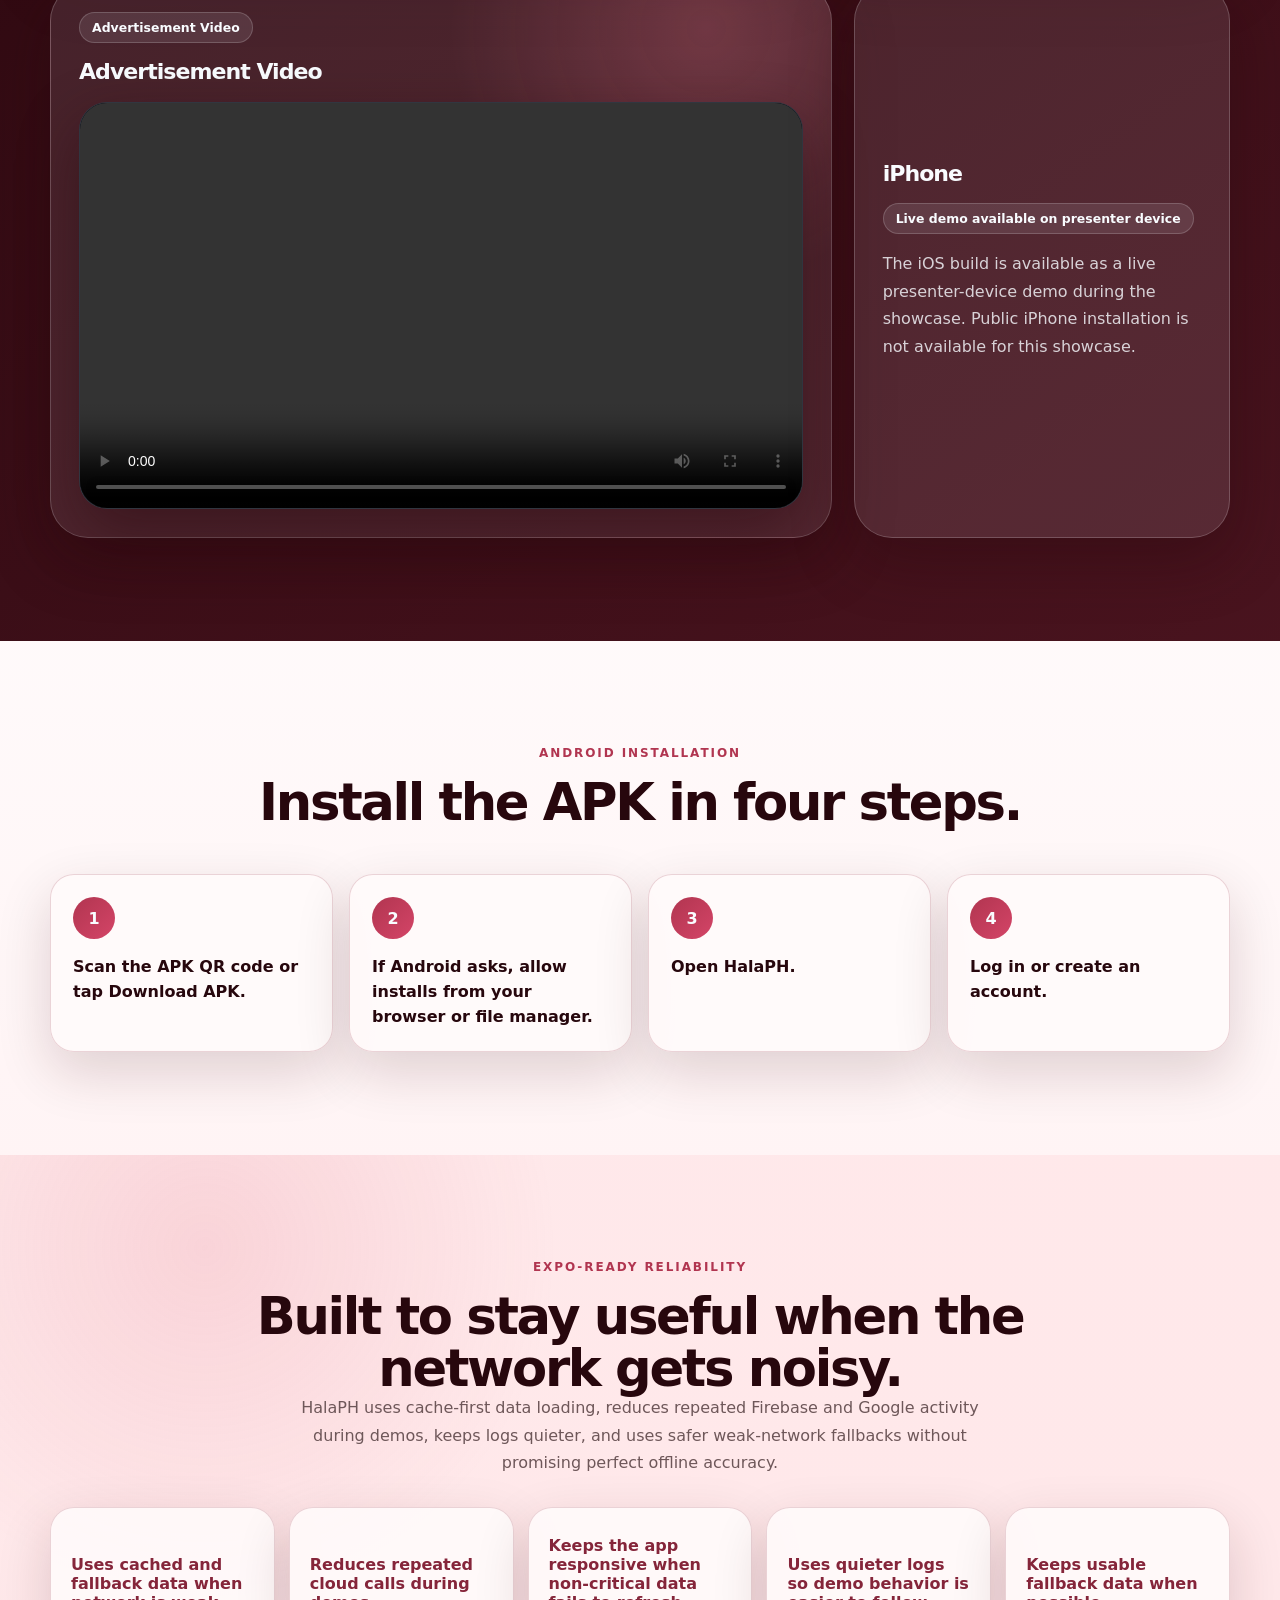
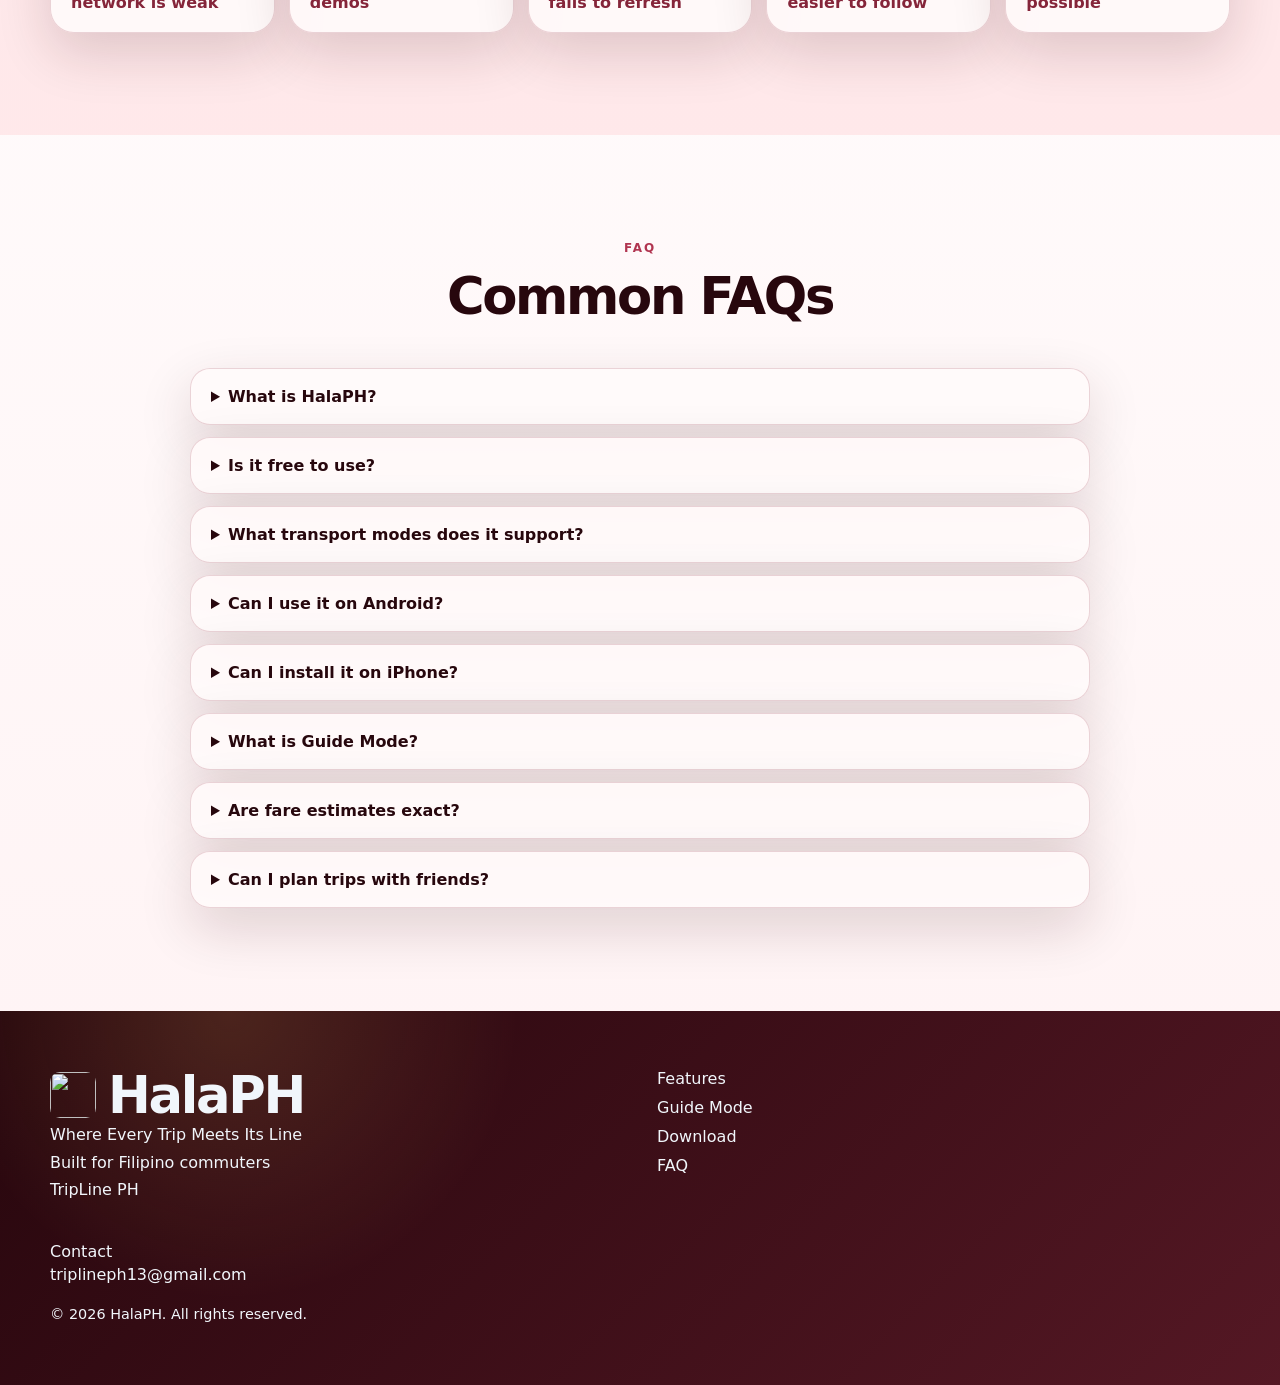
==== commit 77024b45: "Refresh showcase site for redesigned app" ====
--- a/showcase_site/index.html
+++ b/showcase_site/index.html
@@ -1,5 +1,5 @@
 <!doctype html>
-<html lang="en">
+<html lang="en" data-theme="burgundy">
   <head>
     <meta charset="utf-8" />
     <meta name="viewport" content="width=device-width, initial-scale=1" />
@@ -30,14 +30,12 @@
       <div class="theme-picker" data-theme-switcher>
         <button class="theme-trigger" type="button" aria-haspopup="true" aria-expanded="false">
           <span class="theme-trigger-label">Theme</span>
-          <span class="theme-trigger-value">Light</span>
+          <span class="theme-trigger-value">Burgundy</span>
           <span class="theme-trigger-icon" aria-hidden="true">▾</span>
         </button>
         <div class="theme-panel" role="menu" aria-label="Theme options">
-          <button class="theme-option" type="button" data-theme-option="light" aria-pressed="true" role="menuitem">Light</button>
-          <button hidden class="theme-option" type="button" data-theme-option="dark" aria-pressed="false" role="menuitem">Dark</button>
-          <button class="theme-option" type="button" data-theme-option="burgundy" aria-pressed="false" role="menuitem">Burgundy</button>
-          <button hidden class="theme-option" type="button" data-theme-option="navy" aria-pressed="false" role="menuitem">Navy</button>
+          <button class="theme-option" type="button" data-theme-option="burgundy" aria-pressed="true" role="menuitem">Burgundy</button>
+          <button class="theme-option" type="button" data-theme-option="light" aria-pressed="false" role="menuitem">Light</button>
         </div>
       </div>
 
@@ -60,7 +58,7 @@
     </header>
 
     <main>
-      <section class="hero section section-dark" id="home">
+      <section class="hero section section-brand" id="home">
         <div class="hero-bg-route" aria-hidden="true">
           <span class="route-dot dot-one"></span>
           <span class="route-dot dot-two"></span>
@@ -79,17 +77,17 @@
             <h1>HalaPH</h1>
             <p class="slogan">Where Every Trip Meets Its Line</p>
             <p class="hero-subtitle">
-              Plan Philippine commutes with route options, fare estimates,
-              shared trip plans, and admin-managed showcase updates.
+              Move through a cleaner five-tab commute experience with a dashboard-style Home,
+              destination-led Explore, verified Terminals, organized Plans, and a complete Profile hub.
             </p>
             <div class="hero-actions">
               <a class="btn btn-primary" href="#download">Download for Android</a>
               <a class="btn btn-secondary" href="#install-android">How to Install</a>
             </div>
             <div class="hero-proof" aria-label="App readiness highlights">
-              <span>Route options</span>
-              <span>Shared plans</span>
-              <span>Admin updates</span>
+              <span>Five-tab app</span>
+              <span>Verified terminals</span>
+              <span>Expo-ready reliability</span>
             </div>
           </div>
 
@@ -103,7 +101,7 @@
                     <img src="assets/app_icon.png" alt="" width="24" height="24" aria-hidden="true" />
                     HalaPH
                   </span>
-                  <span class="status-pill">Guide ready</span>
+                  <span class="status-pill">Home ready</span>
                 </div>
                 <div class="destination-card">
                   <span class="pin-icon">●</span>
@@ -132,8 +130,8 @@
                   <strong>₱45</strong>
                 </div>
                 <div class="ready-list">
-                  <span>Route guide ready</span>
-                  <span>Presenter Guide Mode ready</span>
+                  <span>Explore Places</span>
+                  <span>Terminal routes</span>
                 </div>
               </div>
               </div>
@@ -166,20 +164,19 @@
         <div class="section-inner">
           <div class="section-heading reveal">
             <p class="eyebrow">The HalaPH solution</p>
-            <h2>One commute flow from destination to trip plan.</h2>
+            <h2>One clearer app flow across five main tabs.</h2>
             <p>
-              HalaPH combines destination search, route comparison, fare
-              guidance, saved plans, collaboration, and Presenter Guide Mode in
-              one app experience.
+              HalaPH now centers the experience around Home, Explore, Terminals,
+              Plans, and Profile so commuters can move from overview to destination,
+              route detail, trip organization, and account tools without hunting.
             </p>
           </div>
           <div class="solution-strip reveal">
-            <span>Search</span>
-            <span>Compare</span>
-            <span>Guide</span>
-            <span>Save</span>
-            <span>Plan</span>
-            <span>Share</span>
+            <span>Home</span>
+            <span>Explore</span>
+            <span>Terminals</span>
+            <span>Plans</span>
+            <span>Profile</span>
           </div>
         </div>
       </section>
@@ -188,113 +185,78 @@
         <div class="section-inner">
           <div class="section-heading reveal">
             <p class="eyebrow">Feature showcase</p>
-            <h2>Built for real commute decisions.</h2>
-          </div>
-          <div class="feature-grid">
+            <h2>The redesigned app, tab by tab.</h2>
+          </div>
+          <div class="feature-grid app-tab-grid">
             <article class="feature-card reveal">
-              <span class="feature-icon">⇄</span>
-              <h3>Smart Route Options</h3>
-              <p>Compare commute choices before committing to a trip.</p>
+              <span class="feature-icon">⌂</span>
+              <h3>Home</h3>
+              <p>Commute overview, Up Next, Plan a Trip, Explore Places, and a cleaner dashboard-style first screen.</p>
             </article>
             <article class="feature-card reveal">
+              <span class="feature-icon">⌕</span>
+              <h3>Explore</h3>
+              <p>Destination search, categories, featured places, destination cards, and route entry from destination context.</p>
+            </article>
+            <article class="feature-card feature-card-highlight reveal">
               <span class="feature-icon">▣</span>
-              <h3>Transport Mode Icons</h3>
-              <p>Understand each route mode at a glance.</p>
+              <h3>Terminals</h3>
+              <p>Now a main app tab with verified terminal and bus route data, source and confidence cues, route details, and a Report Correction flow.</p>
+            </article>
+            <article class="feature-card reveal">
+              <span class="feature-icon">☷</span>
+              <h3>Plans</h3>
+              <p>Create New Plan, saved plans, shared plans, trip history, reminders, and an organized trip workspace.</p>
             </article>
             <article class="feature-card reveal">
               <span class="feature-icon">◎</span>
-              <h3>Nearby Walking Routes</h3>
-              <p>See ₱0 walking options for nearby places.</p>
-            </article>
-            <article class="feature-card reveal">
-              <span class="feature-icon">₱</span>
-              <h3>Fare Estimates and Breakdown</h3>
-              <p>Prepare your budget with segment fares and totals.</p>
-            </article>
-            <article class="feature-card reveal">
-              <span class="feature-icon">✓</span>
-              <h3>Step-by-Step Route Guide</h3>
-              <p>Follow boarding, transfer, alighting, and walking steps.</p>
-            </article>
-            <article class="feature-card reveal">
-              <span class="feature-icon">♡</span>
-              <h3>Favorites</h3>
-              <p>Save important destinations for faster future planning.</p>
-            </article>
-            <article class="feature-card reveal">
-              <span class="feature-icon">☷</span>
-              <h3>Trip Plans</h3>
-              <p>Organize destinations, dates, stops, and budgets.</p>
-            </article>
-            <article class="feature-card reveal">
-              <span class="feature-icon">☊</span>
-              <h3>Shared Planning</h3>
-              <p>Coordinate plans with friends and starting points.</p>
-            </article>
-            <article class="feature-card reveal">
-              <span class="feature-icon">◴</span>
-              <h3>Plan Reminders</h3>
-              <p>Prepare before stops with helpful reminder timing.</p>
-            </article>
-            <article class="feature-card reveal">
-              <span class="feature-icon">↺</span>
-              <h3>Trip History</h3>
-              <p>Review finished plans and completed trips.</p>
-            </article>
-            <article class="feature-card reveal">
-              <span class="feature-icon">✦</span>
-              <h3>Presenter Guide Mode</h3>
-              <p>Learn the app through a guided commute-planning story.</p>
-            </article>
-            <article class="feature-card reveal">
-              <span class="feature-icon">⚙</span>
-              <h3>Route and Fare Caching</h3>
-              <p>Reuse route and fare results to reduce repeated requests.</p>
-            </article>
-          </div>
-        </div>
-      </section>
-
-      <section class="section section-dark" id="how-it-works">
+              <h3>Profile</h3>
+              <p>Account hub, Friends, Saved Places/Favorites, Settings, Guide Mode access, and logout controls.</p>
+            </article>
+          </div>
+        </div>
+      </section>
+
+      <section class="section section-brand" id="how-it-works">
         <div class="section-inner">
           <div class="section-heading reveal">
             <p class="eyebrow">How it works</p>
-            <h2>A simple route-line workflow.</h2>
+            <h2>Find, verify, organize.</h2>
           </div>
           <ol class="timeline reveal">
             <li>
               <span>1</span>
               <div>
-                <h3>Search or choose a destination</h3>
-                <p>Start from a place like Intramuros, a museum, a mall, or a park.</p>
+                <h3>Start from Home or Explore</h3>
+                <p>Check your overview, tap Plan a Trip, or search a destination directly from Explore.</p>
               </div>
             </li>
             <li>
               <span>2</span>
               <div>
-                <h3>Compare routes, fares, and transport modes</h3>
-                <p>Review walking, jeepney, bus, train, and mixed route options.</p>
+                <h3>Open destination context</h3>
+                <p>Use destination cards, featured places, or categories to move naturally into route planning.</p>
               </div>
             </li>
             <li>
               <span>3</span>
               <div>
-                <h3>Open the step-by-step route guide</h3>
-                <p>See where to board, transfer, alight, and walk.</p>
+                <h3>Check Terminals when route certainty matters</h3>
+                <p>Review verified terminal details, source cues, confidence cues, and report corrections when needed.</p>
               </div>
             </li>
             <li>
               <span>4</span>
               <div>
-                <h3>Save the place or add it to a trip plan</h3>
-                <p>Turn a route into something reusable.</p>
+                <h3>Build the trip in Plans</h3>
+                <p>Create, save, share, revisit, and organize plans with reminders and history.</p>
               </div>
             </li>
             <li>
               <span>5</span>
               <div>
-                <h3>Share plans and coordinate with friends</h3>
-                <p>Plan group trips with better visibility and less confusion.</p>
+                <h3>Return through Profile</h3>
+                <p>Manage account tools, Friends, Saved Places, Settings, and replayable Guide Mode access.</p>
               </div>
             </li>
           </ol>
@@ -304,28 +266,28 @@
       <section class="section guide-mode section-light" id="guide-mode">
         <div class="section-inner guide-grid">
           <div class="reveal">
-            <p class="eyebrow">Premium onboarding</p>
-            <h2>Presenter Guide Mode teaches the app through a live walkthrough.</h2>
+            <p class="eyebrow">Guide Mode</p>
+            <h2>A simple five-tab onboarding guide.</h2>
             <p>
-              Presenter Guide Mode introduces first-time users to HalaPH through
-              a guided commute-planning story.
+              Guide Mode teaches Home, Explore, Terminals, Plans, and Profile through
+              Welcome, Home, Explore, Terminals, Plans, Profile, and Finish steps.
             </p>
             <ul class="check-list">
-              <li>Launch walkthrough and guided objectives</li>
-              <li>Intramuros sample trip and destination selection</li>
-              <li>Route comparison and transport mode explanation</li>
-              <li>Route guide, fare breakdown, plans, and collaboration</li>
+              <li>Uses Skip, Back, Next, and Finish controls</li>
+              <li>Does not require real route searches, plans, friends, or demo data</li>
+              <li>Can be replayed from Settings or Profile when enabled</li>
+              <li>Keeps onboarding focused on the new five-tab structure</li>
             </ul>
           </div>
           <div class="guide-panel reveal">
-            <div class="quest-card">
-              <span class="quest-label">Guide Mode</span>
-              <h3>Objective: Plan a commute to Intramuros</h3>
+            <div class="guide-card">
+              <span class="guide-label">Seven steps</span>
+              <h3>Welcome → Home → Explore → Terminals → Plans → Profile → Finish</h3>
               <p>
-                Compare a Jeepney + Train route, check the fare breakdown, save
-                the destination, and add it to a sample plan.
+                A lightweight walkthrough that explains the app shell first, then lets
+                commuters continue into the real app without needing sample activity.
               </p>
-              <div class="quest-progress"><span></span></div>
+              <div class="guide-progress"><span></span></div>
             </div>
           </div>
         </div>
@@ -438,11 +400,10 @@
             </div>
             <p>
               Cheong, Jerald Jia Le D. developed and rebuilt the final HalaPH
-              app and showcase site. The release includes route planning, fare
-              estimates, favorites, friends, plans, collaboration, reminders,
-              trip history, Firebase integration, Guide Mode, admin tools,
-              featured places, sponsored cards, fullscreen ads, APK release
-              updates, QR download updates, validation, and showcase testing.
+              app and showcase site. The release includes the redesigned Home,
+              Explore, Terminals, Plans, and Profile structure, Guide Mode,
+              featured places, route planning, fare estimates, collaboration,
+              reminders, trip history, showcase testing, APK updates, and QR support.
             </p>
             <p>
               The team supported leadership, documentation, finance, marketing,
@@ -558,12 +519,23 @@
         </div>
       </section>
 
-      <section class="section trust section-soft">
-        <div class="section-inner trust-grid">
-          <article class="trust-card reveal">Fare estimates may vary depending on actual route, distance, and fare updates.</article>
-          <article class="trust-card reveal">Route results depend on available transport and map data.</article>
-          <article class="trust-card reveal">Presenter Guide Mode introduces the app without changing real trip data.</article>
-          <article class="trust-card reveal">This showcase build is prepared for academic/business presentation use.</article>
+      <section class="section reliability section-soft">
+        <div class="section-inner reliability-layout">
+          <div class="section-heading reveal">
+            <p class="eyebrow">Expo-ready reliability</p>
+            <h2>Built to stay useful when the network gets noisy.</h2>
+            <p>
+              HalaPH uses cache-first data loading, reduces repeated Firebase and Google activity during demos,
+              keeps logs quieter, and uses safer weak-network fallbacks without promising perfect offline accuracy.
+            </p>
+          </div>
+          <ul class="reliability-list reveal">
+            <li>Uses cached and fallback data when network is weak</li>
+            <li>Reduces repeated cloud calls during demos</li>
+            <li>Keeps the app responsive when non-critical data fails to refresh</li>
+            <li>Uses quieter logs so demo behavior is easier to follow</li>
+            <li>Keeps usable fallback data when possible</li>
+          </ul>
         </div>
       </section>
 
@@ -571,7 +543,7 @@
         <div class="section-inner">
           <div class="section-heading reveal">
             <p class="eyebrow">FAQ</p>
-            <h2>Common Questions</h2>
+            <h2>Common FAQs</h2>
           </div>
           <div class="faq-list reveal">
             <details>
@@ -595,8 +567,8 @@
               <p>Public iPhone installation is not available for this showcase. The iOS build is available as a live presenter-device demo.</p>
             </details>
             <details>
-              <summary>What is Presenter Guide Mode?</summary>
-              <p>It is an interactive app walkthrough that teaches first-time users through a guided commute-planning story without affecting the real app data.</p>
+              <summary>What is Guide Mode?</summary>
+              <p>It is a simple five-tab onboarding guide for Home, Explore, Terminals, Plans, and Profile. It uses Welcome through Finish steps and can be replayed from Settings or Profile when enabled.</p>
             </details>
             <details>
               <summary>Are fare estimates exact?</summary>
--- a/showcase_site/styles.css
+++ b/showcase_site/styles.css
@@ -0,0 +1,2048 @@
+:root {
+  color-scheme: light;
+  --brand-975: oklch(0.16 0.046 257);
+  --brand-950: oklch(0.2 0.058 257);
+  --brand-900: oklch(0.27 0.075 257);
+  --brand-800: oklch(0.36 0.11 257);
+  --brand-700: oklch(0.47 0.15 255);
+  --blue-600: oklch(0.59 0.18 252);
+  --blue-500: oklch(0.68 0.15 248);
+  --cyan-500: oklch(0.73 0.12 220);
+  --ink: oklch(0.22 0.03 258);
+  --muted: oklch(0.48 0.03 257);
+  --paper: oklch(0.99 0.006 257);
+  --paper-soft: oklch(0.965 0.012 252);
+  --mist: oklch(0.95 0.026 248);
+  --mist-deep: oklch(0.92 0.045 248);
+  --line: color-mix(in oklab, var(--brand-800) 16%, transparent);
+  --line-strong: color-mix(in oklab, var(--blue-600) 34%, transparent);
+  --surface-rgb: 250, 252, 255;
+  --success: oklch(0.58 0.12 156);
+  --warning: oklch(0.67 0.13 77);
+  --radius-xl: 38px;
+  --radius-lg: 30px;
+  --radius-md: 24px;
+  --radius-sm: 18px;
+  --max-width: 1180px;
+  --page-gutter: clamp(18px, 4vw, 48px);
+  --nav-offset: clamp(104px, 10vw, 128px);
+  --shadow-soft: 0 18px 48px color-mix(in oklab, var(--brand-950) 12%, transparent);
+  --shadow-card: 0 20px 54px color-mix(in oklab, var(--brand-950) 16%, transparent);
+  --shadow-strong: 0 28px 90px color-mix(in oklab, var(--brand-975) 26%, transparent);
+  --shadow-glow: 0 0 0 1px color-mix(in oklab, var(--blue-500) 26%, transparent), 0 24px 70px color-mix(in oklab, var(--blue-600) 18%, transparent);
+  --ease-out: cubic-bezier(0.22, 1, 0.36, 1);
+  --page-background: var(--paper);
+}
+
+
+:root[data-theme="burgundy"] {
+  --brand-975: oklch(0.19 0.055 12);
+  --brand-950: oklch(0.23 0.07 12);
+  --brand-900: oklch(0.31 0.09 12);
+  --brand-800: oklch(0.42 0.13 12);
+  --brand-700: oklch(0.52 0.16 12);
+  --blue-600: oklch(0.6 0.18 10);
+  --blue-500: oklch(0.69 0.14 10);
+  --cyan-500: oklch(0.74 0.11 73);
+  --ink: oklch(0.22 0.035 12);
+  --muted: oklch(0.48 0.03 12);
+  --paper: oklch(0.99 0.008 12);
+  --paper-soft: oklch(0.97 0.016 12);
+  --mist: oklch(0.95 0.024 12);
+  --mist-deep: oklch(0.92 0.04 12);
+  --line: color-mix(in oklab, var(--brand-800) 18%, transparent);
+}
+
+
+*,
+*::before,
+*::after {
+  box-sizing: border-box;
+}
+
+html {
+  overflow-x: clip;
+  scroll-behavior: smooth;
+  scroll-padding-top: var(--nav-offset);
+}
+
+body {
+  margin: 0;
+  min-width: 320px;
+  overflow-x: clip;
+  color: var(--ink);
+  background: var(--page-background);
+  font-family: Inter, ui-sans-serif, system-ui, -apple-system, BlinkMacSystemFont, "Segoe UI", sans-serif;
+}
+
+body.nav-open {
+  overflow: hidden;
+}
+
+main {
+  width: 100%;
+}
+
+img {
+  max-width: 100%;
+}
+
+a {
+  color: inherit;
+  text-decoration: none;
+}
+
+p {
+  margin: 0;
+  color: var(--muted);
+  line-height: 1.72;
+}
+
+h1,
+h2,
+h3,
+h4 {
+  margin: 0;
+  color: var(--brand-975);
+  letter-spacing: -0.045em;
+}
+
+h1 {
+  font-size: clamp(3rem, 7vw, 5.6rem);
+  line-height: 0.92;
+}
+
+h2 {
+  font-size: clamp(1.95rem, 4vw, 3.35rem);
+  line-height: 1.02;
+}
+
+h3 {
+  font-size: clamp(1.12rem, 1.8vw, 1.38rem);
+  line-height: 1.18;
+}
+
+h4 {
+  font-size: clamp(1.4rem, 2.5vw, 2.1rem);
+  line-height: 1.08;
+}
+
+button,
+a {
+  -webkit-tap-highlight-color: transparent;
+}
+
+:focus-visible {
+  outline: 3px solid color-mix(in oklab, var(--blue-600) 46%, transparent);
+  outline-offset: 3px;
+}
+
+.section,
+section {
+  position: relative;
+  scroll-margin-top: var(--nav-offset);
+}
+
+.section {
+  padding-block: clamp(74px, 8vw, 112px);
+}
+
+.section-inner,
+.container {
+  width: min(calc(100% - (var(--page-gutter) * 2)), var(--max-width));
+  margin-inline: auto;
+}
+
+.section-heading {
+  max-width: 820px;
+  margin: 0 auto clamp(28px, 4vw, 46px);
+  text-align: center;
+}
+
+.section-heading p {
+  max-width: 68ch;
+  margin-inline: auto;
+}
+
+.eyebrow {
+  margin-bottom: 12px;
+  color: var(--brand-700);
+  font-size: 0.75rem;
+  font-weight: 900;
+  letter-spacing: 0.16em;
+  text-transform: uppercase;
+}
+
+.section-brand {
+  color: oklch(0.97 0.008 252);
+  background:
+    radial-gradient(circle at 14% 18%, color-mix(in oklab, var(--blue-600) 28%, transparent), transparent 24rem),
+    radial-gradient(circle at 88% 12%, color-mix(in oklab, var(--cyan-500) 18%, transparent), transparent 20rem),
+    linear-gradient(145deg, var(--brand-975), var(--brand-900));
+}
+
+.section-brand h2,
+.section-brand h3,
+.section-brand h4,
+.section-brand p,
+.section-brand .eyebrow {
+  color: oklch(0.97 0.008 252);
+}
+
+.section-brand p {
+  color: color-mix(in oklab, oklch(0.97 0.008 252) 76%, transparent);
+}
+
+.section-light {
+  background:
+    linear-gradient(180deg, var(--paper), color-mix(in oklab, var(--paper-soft) 64%, var(--paper)));
+}
+
+.section-soft {
+  background:
+    radial-gradient(circle at 16% 16%, color-mix(in oklab, var(--blue-500) 18%, transparent), transparent 22rem),
+    linear-gradient(145deg, var(--mist), color-mix(in oklab, var(--mist-deep) 56%, var(--paper)));
+}
+
+.section-cta {
+  color: oklch(0.97 0.008 252);
+  background:
+    radial-gradient(circle at 12% 10%, color-mix(in oklab, var(--blue-600) 30%, transparent), transparent 24rem),
+    radial-gradient(circle at 86% 4%, color-mix(in oklab, var(--cyan-500) 22%, transparent), transparent 22rem),
+    linear-gradient(145deg, var(--brand-975), color-mix(in oklab, var(--brand-900) 76%, var(--brand-975)));
+}
+
+.section-cta h2,
+.section-cta h3,
+.section-cta p,
+.section-cta .eyebrow {
+  color: oklch(0.97 0.008 252);
+}
+
+.section-cta p {
+  color: color-mix(in oklab, oklch(0.97 0.008 252) 78%, transparent);
+}
+
+.site-header {
+  position: fixed;
+  top: 14px;
+  left: 50%;
+  z-index: 50;
+  display: flex;
+  align-items: center;
+  justify-content: space-between;
+  gap: 16px;
+  width: min(calc(100% - 28px), var(--max-width));
+  margin: 0;
+  padding: 12px 14px;
+  border: 1px solid color-mix(in oklab, var(--blue-500) 24%, transparent);
+  border-radius: 999px;
+  background: color-mix(in oklab, var(--paper) 84%, transparent);
+  box-shadow: 0 18px 44px color-mix(in oklab, var(--brand-975) 16%, transparent);
+  transform: translateX(-50%);
+  backdrop-filter: blur(18px) saturate(140%);
+  -webkit-backdrop-filter: blur(18px) saturate(140%);
+}
+
+.brand {
+  display: inline-flex;
+  align-items: center;
+  gap: 10px;
+  min-width: 0;
+}
+
+.brand-logo {
+  width: 42px;
+  height: 42px;
+  flex: 0 0 auto;
+  border-radius: 14px;
+  object-fit: cover;
+  box-shadow: 0 12px 26px color-mix(in oklab, var(--blue-600) 24%, transparent);
+}
+
+.brand strong,
+.brand small {
+  display: block;
+}
+
+.brand strong {
+  color: var(--brand-975);
+}
+
+.brand small {
+  max-width: 220px;
+  overflow: hidden;
+  color: var(--muted);
+  font-size: 0.72rem;
+  font-weight: 800;
+  text-overflow: ellipsis;
+  white-space: nowrap;
+}
+
+.theme-picker {
+  position: relative;
+  z-index: 60;
+  display: inline-flex;
+  align-items: center;
+}
+
+.theme-trigger {
+  display: inline-flex;
+  align-items: center;
+  justify-content: center;
+  gap: 10px;
+  min-height: 42px;
+  padding: 0 15px;
+  border: 1px solid var(--line);
+  border-radius: 999px;
+  color: var(--ink);
+  background: color-mix(in oklab, var(--paper) 88%, transparent);
+  box-shadow: var(--shadow-soft);
+  cursor: pointer;
+  font: inherit;
+  font-weight: 850;
+}
+
+.theme-trigger-label {
+  color: var(--muted);
+  font-size: 0.72rem;
+  letter-spacing: 0.12em;
+  text-transform: uppercase;
+}
+
+.theme-trigger-value {
+  min-width: 64px;
+  color: var(--brand-700);
+  text-align: left;
+}
+
+.theme-trigger-icon {
+  color: var(--muted);
+  transition: transform 180ms var(--ease-out);
+}
+
+.theme-picker.is-open .theme-trigger-icon {
+  transform: rotate(180deg);
+}
+
+.theme-panel {
+  position: absolute;
+  top: calc(100% + 10px);
+  right: 0;
+  display: grid;
+  width: 220px;
+  padding: 8px;
+  border: 1px solid var(--line);
+  border-radius: 20px;
+  background: color-mix(in oklab, var(--paper) 94%, transparent);
+  box-shadow: var(--shadow-card);
+  opacity: 0;
+  visibility: hidden;
+  pointer-events: none;
+  transform: translateY(-8px) scale(0.98);
+  transition: opacity 180ms var(--ease-out), transform 180ms var(--ease-out), visibility 180ms var(--ease-out);
+}
+
+.theme-picker.is-open .theme-panel {
+  opacity: 1;
+  visibility: visible;
+  pointer-events: auto;
+  transform: translateY(0) scale(1);
+}
+
+.theme-option {
+  display: flex;
+  align-items: center;
+  width: 100%;
+  min-height: 42px;
+  padding: 0 14px;
+  border: 0;
+  border-radius: 14px;
+  color: var(--muted);
+  background: transparent;
+  cursor: pointer;
+  font: inherit;
+  font-size: 0.84rem;
+  font-weight: 800;
+}
+
+.theme-option:hover,
+.theme-option:focus-visible {
+  color: var(--ink);
+  background: var(--mist);
+}
+
+.theme-option[aria-pressed="true"] {
+  color: oklch(0.98 0.008 252);
+  background: linear-gradient(135deg, var(--brand-700), var(--blue-600));
+}
+
+.nav-links {
+  display: flex;
+  align-items: center;
+  justify-content: flex-end;
+  gap: 4px;
+  min-width: 0;
+  padding: 4px;
+  border-radius: 999px;
+  background: color-mix(in oklab, var(--mist) 72%, transparent);
+}
+
+.nav-links a {
+  min-height: 42px;
+  display: inline-flex;
+  align-items: center;
+  justify-content: center;
+  padding: 0 12px;
+  border-radius: 999px;
+  color: var(--brand-800);
+  font-size: 0.88rem;
+  font-weight: 850;
+  white-space: nowrap;
+}
+
+.nav-links a:hover,
+.nav-links a:focus-visible,
+.nav-links a:active {
+  color: var(--brand-700);
+  background: color-mix(in oklab, var(--paper) 82%, transparent);
+}
+
+.nav-toggle {
+  display: none;
+  width: 46px;
+  height: 46px;
+  border: 1px solid color-mix(in oklab, var(--blue-500) 24%, transparent);
+  border-radius: 16px;
+  background: color-mix(in oklab, var(--brand-900) 88%, transparent);
+  cursor: pointer;
+}
+
+.nav-toggle span {
+  display: block;
+  width: 18px;
+  height: 2px;
+  margin: 4px auto;
+  border-radius: 999px;
+  background: oklch(0.98 0.008 252);
+  transition: opacity 180ms var(--ease-out), transform 180ms var(--ease-out);
+}
+
+body.nav-open .nav-toggle span:nth-child(1) {
+  transform: translateY(6px) rotate(45deg);
+}
+
+body.nav-open .nav-toggle span:nth-child(2) {
+  opacity: 0;
+}
+
+body.nav-open .nav-toggle span:nth-child(3) {
+  transform: translateY(-6px) rotate(-45deg);
+}
+
+.hero {
+  min-height: clamp(760px, calc(100vh - 12px), 940px);
+  display: grid;
+  align-items: center;
+  overflow: clip;
+  padding-top: clamp(146px, 14vw, 178px);
+  padding-bottom: clamp(78px, 8vw, 112px);
+}
+
+.hero::before,
+.hero::after {
+  position: absolute;
+  pointer-events: none;
+  content: "";
+}
+
+.hero::before {
+  inset: 0;
+  background:
+    radial-gradient(circle at 18% 20%, color-mix(in oklab, var(--blue-600) 34%, transparent), transparent 22rem),
+    radial-gradient(circle at 77% 26%, color-mix(in oklab, var(--cyan-500) 24%, transparent), transparent 18rem),
+    radial-gradient(circle at 52% 100%, color-mix(in oklab, var(--blue-500) 16%, transparent), transparent 26rem);
+}
+
+.hero::after {
+  inset: auto 0 0;
+  height: 128px;
+  background: linear-gradient(180deg, transparent, color-mix(in oklab, var(--brand-975) 70%, transparent));
+}
+
+.hero-grid {
+  position: relative;
+  z-index: 1;
+  display: grid;
+  grid-template-columns: minmax(0, 1fr) minmax(330px, 430px);
+  gap: clamp(30px, 5vw, 68px);
+  align-items: center;
+}
+
+.hero-copy {
+  max-width: 660px;
+  padding: clamp(24px, 4vw, 40px);
+  border: 1px solid color-mix(in oklab, oklch(0.98 0.008 252) 24%, transparent);
+  border-radius: var(--radius-xl);
+  background:
+    linear-gradient(145deg, color-mix(in oklab, oklch(0.98 0.008 252) 13%, transparent), color-mix(in oklab, oklch(0.98 0.008 252) 5%, transparent));
+  box-shadow: 0 28px 80px color-mix(in oklab, var(--brand-975) 42%, transparent);
+  backdrop-filter: blur(18px);
+  -webkit-backdrop-filter: blur(18px);
+}
+
+.hero-logo {
+  width: clamp(68px, 7vw, 88px);
+  height: clamp(68px, 7vw, 88px);
+  margin-bottom: 18px;
+  border-radius: 24px;
+  object-fit: cover;
+  box-shadow: 0 0 0 8px color-mix(in oklab, oklch(0.98 0.008 252) 10%, transparent), 0 20px 42px color-mix(in oklab, var(--blue-600) 28%, transparent);
+}
+
+.hero-copy .eyebrow {
+  color: color-mix(in oklab, oklch(0.98 0.008 252) 84%, var(--cyan-500));
+}
+
+.hero-copy h1 {
+  margin-bottom: 14px;
+  color: oklch(0.99 0.006 252);
+}
+
+.slogan {
+  margin-bottom: 16px;
+  color: color-mix(in oklab, oklch(0.99 0.006 252) 82%, var(--cyan-500));
+  font-size: clamp(1.12rem, 2.2vw, 1.72rem);
+  font-weight: 900;
+  line-height: 1.2;
+}
+
+.hero-subtitle {
+  max-width: 38ch;
+  color: color-mix(in oklab, oklch(0.99 0.006 252) 82%, transparent);
+  font-size: clamp(1.05rem, 1.8vw, 1.28rem);
+  font-weight: 720;
+}
+
+.hero-actions,
+.hero-proof,
+.solution-strip,
+.mode-row,
+.ready-list,
+.contact-actions {
+  display: flex;
+  flex-wrap: wrap;
+  gap: 12px;
+}
+
+.hero-actions {
+  margin-top: 28px;
+}
+
+.btn,
+.contact-button {
+  display: inline-flex;
+  align-items: center;
+  justify-content: center;
+  min-height: 50px;
+  padding: 0 20px;
+  border: 1px solid transparent;
+  border-radius: 999px;
+  font-weight: 900;
+  transition: transform 180ms var(--ease-out), box-shadow 180ms var(--ease-out), background 180ms var(--ease-out), border-color 180ms var(--ease-out);
+}
+
+.btn:hover,
+.contact-button:hover {
+  transform: translateY(-2px);
+}
+
+.btn-primary,
+.contact-button {
+  color: oklch(0.99 0.006 252);
+  background: linear-gradient(135deg, var(--blue-600), var(--cyan-500));
+  box-shadow: 0 18px 32px color-mix(in oklab, var(--blue-600) 32%, transparent);
+}
+
+.btn-secondary,
+.contact-button.secondary {
+  color: var(--brand-900);
+  border-color: color-mix(in oklab, oklch(0.99 0.006 252) 24%, transparent);
+  background: color-mix(in oklab, oklch(0.99 0.006 252) 88%, transparent);
+}
+
+.hero .btn-secondary {
+  color: oklch(0.99 0.006 252);
+  background: color-mix(in oklab, oklch(0.99 0.006 252) 12%, transparent);
+}
+
+.hero-proof {
+  display: grid;
+  grid-template-columns: repeat(3, minmax(0, 1fr));
+  margin-top: 24px;
+  padding-top: 18px;
+  border-top: 1px solid color-mix(in oklab, oklch(0.99 0.006 252) 18%, transparent);
+}
+
+.hero-proof span {
+  display: grid;
+  min-height: 52px;
+  align-content: center;
+  padding: 0 14px;
+  border: 1px solid color-mix(in oklab, oklch(0.99 0.006 252) 18%, transparent);
+  border-radius: 18px;
+  color: oklch(0.99 0.006 252);
+  background: color-mix(in oklab, oklch(0.99 0.006 252) 8%, transparent);
+  font-size: 0.88rem;
+  font-weight: 850;
+  text-align: center;
+}
+
+.hero-bg-route {
+  position: absolute;
+  inset: 0;
+  pointer-events: none;
+}
+
+.hero-bg-route::before {
+  position: absolute;
+  top: 10%;
+  right: -10%;
+  width: min(64vw, 860px);
+  height: min(54vw, 640px);
+  border: 2px dashed color-mix(in oklab, oklch(0.99 0.006 252) 18%, transparent);
+  border-radius: 48% 52% 38% 62%;
+  content: "";
+  transform: rotate(-13deg);
+  animation: routeDrift 12s ease-in-out infinite;
+}
+
+.route-dot {
+  position: absolute;
+  width: 14px;
+  height: 14px;
+  border: 4px solid color-mix(in oklab, oklch(0.99 0.006 252) 82%, transparent);
+  border-radius: 50%;
+  background: var(--blue-500);
+  box-shadow: 0 0 0 10px color-mix(in oklab, var(--blue-500) 18%, transparent);
+  animation: pinPulse 2.8s ease-in-out infinite;
+}
+
+.dot-one { top: 24%; right: 37%; }
+.dot-two { top: 48%; right: 12%; animation-delay: 0.4s; }
+.dot-three { top: 73%; right: 31%; animation-delay: 0.8s; }
+
+.phone-showcase {
+  position: relative;
+  justify-self: center;
+  width: min(100%, 430px);
+}
+
+.device-showcase-card {
+  position: relative;
+  padding: clamp(18px, 3vw, 26px);
+  border: 1px solid color-mix(in oklab, oklch(0.99 0.006 252) 22%, transparent);
+  border-radius: var(--radius-xl);
+  background:
+    radial-gradient(circle at 50% 0%, color-mix(in oklab, var(--blue-500) 22%, transparent), transparent 18rem),
+    linear-gradient(145deg, color-mix(in oklab, oklch(0.99 0.006 252) 16%, transparent), color-mix(in oklab, oklch(0.99 0.006 252) 4%, transparent));
+  box-shadow: 0 34px 90px color-mix(in oklab, var(--brand-975) 46%, transparent), 0 0 0 1px color-mix(in oklab, var(--blue-500) 22%, transparent);
+}
+
+.device-showcase-card::before {
+  position: absolute;
+  inset: 12% -12% -10%;
+  z-index: -1;
+  border-radius: 50%;
+  background: radial-gradient(circle, color-mix(in oklab, var(--blue-500) 30%, transparent), transparent 65%);
+  filter: blur(14px);
+  content: "";
+}
+
+.phone-frame {
+  position: relative;
+  width: min(360px, 100%);
+  margin-inline: auto;
+  padding: 16px;
+  border: 1px solid color-mix(in oklab, oklch(0.99 0.006 252) 16%, transparent);
+  border-radius: 42px;
+  background: linear-gradient(145deg, var(--brand-975), var(--brand-800));
+  box-shadow: 0 22px 56px color-mix(in oklab, var(--brand-975) 44%, transparent);
+}
+
+.phone-frame::before,
+.phone-frame::after {
+  position: absolute;
+  right: -4px;
+  width: 4px;
+  border-radius: 999px;
+  background: color-mix(in oklab, var(--brand-975) 76%, var(--blue-500));
+  content: "";
+}
+
+.phone-frame::before { top: 118px; height: 56px; }
+.phone-frame::after { top: 188px; height: 82px; }
+
+.phone-speaker {
+  width: 82px;
+  height: 7px;
+  margin: 0 auto 14px;
+  border-radius: 999px;
+  background: color-mix(in oklab, oklch(0.99 0.006 252) 22%, transparent);
+}
+
+.app-preview {
+  padding: 18px;
+  border-radius: 30px;
+  background: linear-gradient(180deg, oklch(0.99 0.006 252), oklch(0.965 0.012 252));
+}
+
+.app-topbar,
+.destination-card,
+.fare-card {
+  display: flex;
+  align-items: center;
+  justify-content: space-between;
+  gap: 12px;
+}
+
+.app-topbar {
+  margin-bottom: 16px;
+  color: var(--brand-975);
+  font-weight: 900;
+}
+
+.app-title {
+  display: inline-flex;
+  align-items: center;
+  gap: 8px;
+}
+
+.app-title img,
+.footer-brand img {
+  border-radius: 10px;
+  object-fit: cover;
+}
+
+.status-pill {
+  padding: 6px 9px;
+  border-radius: 999px;
+  color: var(--success);
+  background: color-mix(in oklab, var(--success) 14%, transparent);
+  font-size: 0.74rem;
+  font-weight: 850;
+}
+
+.destination-card,
+.fare-card,
+.guide-card,
+.feature-card,
+.value-card,
+.statement-card,
+.team-carousel,
+.team-slide-card,
+.contribution-summary,
+.contact-strip,
+.download-card,
+.timeline li > div,
+.pain-grid article,
+.install-steps li,
+.trust-card,
+details {
+  border: 1px solid var(--line);
+  background: color-mix(in oklab, var(--paper) 92%, transparent);
+  box-shadow: var(--shadow-card);
+}
+
+.destination-card,
+.fare-card {
+  padding: 14px;
+  border-radius: 20px;
+}
+
+.pin-icon {
+  display: grid;
+  width: 36px;
+  height: 36px;
+  place-items: center;
+  border-radius: 50%;
+  color: var(--brand-700);
+  background: color-mix(in oklab, var(--blue-500) 16%, transparent);
+}
+
+.route-preview {
+  margin: 18px 0;
+  padding: 18px 10px 6px;
+  border-radius: 20px;
+  background: color-mix(in oklab, var(--mist) 72%, var(--paper));
+}
+
+.route-track {
+  position: relative;
+  height: 42px;
+  margin: 0 9px;
+}
+
+.route-track::before,
+.route-track::after {
+  position: absolute;
+  top: 20px;
+  left: 0;
+  height: 4px;
+  border-radius: 999px;
+  content: "";
+}
+
+.route-track::before {
+  right: 0;
+  background: color-mix(in oklab, var(--blue-500) 18%, var(--paper));
+}
+
+.route-track::after {
+  width: 100%;
+  background: linear-gradient(90deg, var(--blue-600), var(--cyan-500));
+  animation: routeDraw 3.8s ease-in-out infinite;
+}
+
+.stop {
+  position: absolute;
+  top: 14px;
+  z-index: 1;
+  width: 16px;
+  height: 16px;
+  border: 3px solid var(--paper);
+  border-radius: 50%;
+  background: var(--blue-600);
+  box-shadow: 0 4px 12px color-mix(in oklab, var(--blue-600) 22%, transparent);
+}
+
+.stop:nth-child(1) { left: 0; }
+.stop:nth-child(2) { left: 32%; }
+.stop:nth-child(3) { left: 66%; }
+.stop:nth-child(4) { right: 0; }
+
+.moving-marker {
+  position: absolute;
+  top: 0;
+  z-index: 2;
+  color: var(--brand-900);
+  font-size: 1.1rem;
+  animation: markerMove 3.8s ease-in-out infinite;
+}
+
+.mode-row span,
+.ready-list span {
+  padding: 7px 8px;
+  border-radius: 999px;
+  color: var(--brand-800);
+  background: var(--paper);
+  font-size: 0.74rem;
+  font-weight: 850;
+}
+
+.fare-card strong {
+  color: var(--brand-700);
+  font-size: 2rem;
+}
+
+.ready-list {
+  margin-top: 14px;
+}
+
+.two-column,
+.guide-grid,
+.mission-grid,
+.footer-grid {
+  display: grid;
+  grid-template-columns: repeat(2, minmax(0, 1fr));
+  gap: clamp(22px, 3vw, 34px);
+  align-items: center;
+}
+
+.problem .two-column {
+  align-items: start;
+}
+
+.pain-grid,
+.values-grid,
+.trust-grid {
+  display: grid;
+  grid-template-columns: repeat(4, minmax(0, 1fr));
+  gap: 18px;
+}
+
+.pain-grid article {
+  position: relative;
+  min-height: 128px;
+  display: flex;
+  align-items: flex-end;
+  padding: 20px;
+  border-radius: var(--radius-md);
+  color: var(--brand-975);
+  background: color-mix(in oklab, var(--paper) 94%, transparent);
+  font-weight: 900;
+}
+
+.pain-grid article::before {
+  position: absolute;
+  top: 18px;
+  left: 18px;
+  display: grid;
+  width: 38px;
+  height: 38px;
+  place-items: center;
+  border-radius: 14px;
+  background: color-mix(in oklab, var(--blue-500) 24%, transparent);
+  content: "•";
+  font-size: 1.4rem;
+}
+
+.section-brand .pain-grid article {
+  border-color: color-mix(in oklab, oklch(0.99 0.006 252) 16%, transparent);
+  color: oklch(0.99 0.006 252);
+  background:
+    linear-gradient(180deg, color-mix(in oklab, oklch(0.99 0.006 252) 10%, transparent), color-mix(in oklab, oklch(0.99 0.006 252) 5%, transparent));
+}
+
+.solution-strip {
+  justify-content: center;
+  padding: 20px;
+  border: 1px solid var(--line-strong);
+  border-radius: var(--radius-xl);
+  background: color-mix(in oklab, var(--paper) 88%, transparent);
+  box-shadow: var(--shadow-soft);
+}
+
+.solution-strip span {
+  min-height: 42px;
+  display: inline-flex;
+  align-items: center;
+  padding: 0 15px;
+  border-radius: 999px;
+  color: var(--brand-800);
+  background: color-mix(in oklab, var(--blue-500) 12%, transparent);
+  font-weight: 900;
+}
+
+.feature-grid {
+  display: grid;
+  grid-template-columns: repeat(3, minmax(0, 1fr));
+  gap: 20px;
+}
+
+.feature-card,
+.value-card {
+  position: relative;
+  overflow: hidden;
+  border-radius: var(--radius-lg);
+}
+
+.feature-card {
+  min-height: 198px;
+  padding: 24px;
+  border-color: var(--line-strong);
+}
+
+.feature-card::after,
+.value-card::after {
+  position: absolute;
+  right: -42px;
+  bottom: -48px;
+  width: 132px;
+  height: 132px;
+  border-radius: 50%;
+  background: color-mix(in oklab, var(--blue-500) 12%, transparent);
+  content: "";
+}
+
+.feature-icon {
+  display: grid;
+  width: 52px;
+  height: 52px;
+  margin-bottom: 18px;
+  place-items: center;
+  border: 1px solid color-mix(in oklab, var(--blue-500) 28%, transparent);
+  border-radius: 18px;
+  color: var(--brand-700);
+  background: linear-gradient(145deg, color-mix(in oklab, var(--blue-500) 22%, transparent), color-mix(in oklab, var(--cyan-500) 14%, transparent));
+  font-size: 1.22rem;
+  font-weight: 900;
+  box-shadow: 0 14px 28px color-mix(in oklab, var(--blue-600) 14%, transparent);
+}
+
+.feature-card p,
+.value-card p {
+  margin-top: 10px;
+}
+
+.app-tab-grid {
+  align-items: stretch;
+}
+
+.feature-card-highlight {
+  grid-column: span 2;
+  min-height: 224px;
+  background:
+    radial-gradient(circle at 88% 14%, color-mix(in oklab, var(--cyan-500) 18%, transparent), transparent 14rem),
+    linear-gradient(145deg, color-mix(in oklab, var(--paper) 96%, var(--mist)), color-mix(in oklab, var(--mist) 72%, var(--paper)));
+}
+
+.feature-card-highlight .feature-icon {
+  color: oklch(0.99 0.006 252);
+  background: linear-gradient(135deg, var(--brand-700), var(--blue-600));
+}
+
+.timeline {
+  position: relative;
+  display: grid;
+  gap: 18px;
+  max-width: 900px;
+  padding: 0;
+  margin: 0 auto;
+  list-style: none;
+}
+
+.timeline::before {
+  position: absolute;
+  top: 26px;
+  bottom: 26px;
+  left: 26px;
+  width: 3px;
+  border-radius: 999px;
+  background: linear-gradient(var(--blue-500), var(--cyan-500));
+  content: "";
+}
+
+.timeline li {
+  display: grid;
+  grid-template-columns: 54px minmax(0, 1fr);
+  gap: 18px;
+}
+
+.timeline li > span {
+  z-index: 1;
+  display: grid;
+  width: 54px;
+  height: 54px;
+  place-items: center;
+  border: 4px solid color-mix(in oklab, oklch(0.99 0.006 252) 18%, transparent);
+  border-radius: 50%;
+  color: oklch(0.99 0.006 252);
+  background: linear-gradient(135deg, var(--blue-600), var(--cyan-500));
+  font-weight: 900;
+}
+
+.timeline li > div {
+  padding: 20px;
+  border-color: color-mix(in oklab, oklch(0.99 0.006 252) 16%, transparent);
+  border-radius: var(--radius-md);
+  background: color-mix(in oklab, oklch(0.99 0.006 252) 8%, transparent);
+}
+
+.timeline li > div h3 {
+  color: oklch(0.99 0.006 252);
+}
+
+.timeline p {
+  margin-top: 8px;
+}
+
+.check-list {
+  display: grid;
+  gap: 12px;
+  padding: 0;
+  margin: 24px 0 0;
+  list-style: none;
+}
+
+.check-list li {
+  position: relative;
+  padding-left: 30px;
+  color: var(--brand-975);
+  font-weight: 800;
+}
+
+.check-list li::before {
+  position: absolute;
+  left: 0;
+  top: 1px;
+  display: inline-grid;
+  width: 21px;
+  height: 21px;
+  place-items: center;
+  border-radius: 50%;
+  color: oklch(0.99 0.006 252);
+  background: var(--success);
+  content: "✓";
+  font-size: 0.78rem;
+}
+
+.guide-panel {
+  display: grid;
+  min-height: 340px;
+  place-items: center;
+}
+
+.guide-card {
+  width: min(100%, 440px);
+  padding: 30px;
+  border-color: var(--line-strong);
+  border-radius: var(--radius-xl);
+}
+
+.guide-label,
+.ios-badge,
+.team-role-pill,
+.team-category,
+.team-counter,
+.video-label {
+  display: inline-flex;
+  align-items: center;
+  width: fit-content;
+  padding: 7px 12px;
+  border: 1px solid var(--line);
+  border-radius: 999px;
+  color: var(--brand-700);
+  background: color-mix(in oklab, var(--blue-500) 14%, transparent);
+  font-size: 0.78rem;
+  font-weight: 850;
+}
+
+.ios-badge:empty {
+  display: none;
+}
+
+.guide-card h3 {
+  margin-top: 16px;
+}
+
+.guide-card p {
+  margin-top: 10px;
+}
+
+.guide-progress {
+  height: 10px;
+  margin-top: 22px;
+  overflow: hidden;
+  border-radius: 999px;
+  background: color-mix(in oklab, var(--blue-500) 18%, var(--paper));
+}
+
+.guide-progress span {
+  display: block;
+  width: 68%;
+  height: 100%;
+  border-radius: inherit;
+  background: linear-gradient(90deg, var(--blue-600), var(--cyan-500));
+  animation: progressPulse 3.2s ease-in-out infinite;
+}
+
+.mission-grid {
+  align-items: stretch;
+}
+
+.statement-card {
+  min-height: 260px;
+  padding: clamp(22px, 3vw, 32px);
+  border-radius: var(--radius-xl);
+}
+
+.statement-card h2 {
+  margin-top: 10px;
+  font-size: clamp(1.3rem, 2.15vw, 2rem);
+  line-height: 1.2;
+}
+
+.values-grid {
+  margin-top: 20px;
+}
+
+.value-card {
+  padding: 24px;
+}
+
+.team-section .section-heading {
+  max-width: 860px;
+}
+
+.team-carousel {
+  display: grid;
+  gap: 22px;
+  max-width: 1080px;
+  margin-inline: auto;
+  padding: clamp(18px, 3vw, 30px);
+  border-color: var(--line-strong);
+  border-radius: var(--radius-xl);
+  background:
+    radial-gradient(circle at top left, color-mix(in oklab, var(--blue-500) 18%, transparent), transparent 28%),
+    color-mix(in oklab, var(--paper) 94%, transparent);
+  box-shadow: var(--shadow-strong);
+  overflow: hidden;
+}
+
+.team-carousel-top,
+.team-carousel-footer,
+.contact-strip {
+  display: flex;
+  align-items: center;
+  justify-content: space-between;
+  gap: 18px;
+}
+
+.team-carousel-top {
+  align-items: flex-start;
+}
+
+.team-carousel-top h3 {
+  margin-top: 4px;
+  margin-bottom: 10px;
+}
+
+.team-counter {
+  flex: 0 0 auto;
+}
+
+.team-carousel-body {
+  display: grid;
+  grid-template-columns: 58px minmax(0, 1fr) 58px;
+  gap: 18px;
+  align-items: center;
+}
+
+.team-arrow {
+  width: 58px;
+  height: 58px;
+  border: 1px solid var(--line-strong);
+  border-radius: 999px;
+  color: var(--brand-900);
+  background: var(--paper);
+  box-shadow: var(--shadow-soft);
+  cursor: pointer;
+  font-size: 2rem;
+  line-height: 1;
+}
+
+.team-slide-card {
+  display: grid;
+  grid-template-columns: 220px minmax(0, 1fr);
+  gap: clamp(20px, 3vw, 34px);
+  align-items: center;
+  min-height: 390px;
+  padding: clamp(20px, 3vw, 30px);
+  border-color: var(--line-strong);
+  border-radius: var(--radius-xl);
+  background:
+    linear-gradient(145deg, color-mix(in oklab, var(--paper) 92%, var(--mist)), color-mix(in oklab, var(--paper) 84%, var(--mist)));
+  transition: opacity 260ms var(--ease-out), transform 260ms var(--ease-out);
+}
+
+.team-slide-card.is-changing {
+  opacity: 0.97;
+  transform: translateY(3px);
+}
+
+.team-photo-wrap {
+  position: relative;
+  width: 220px;
+  height: 260px;
+  overflow: hidden;
+  border-radius: 30px;
+  background: linear-gradient(135deg, var(--brand-700), var(--cyan-500));
+  box-shadow: var(--shadow-glow);
+}
+
+.team-photo,
+.team-initials {
+  position: absolute;
+  inset: 0;
+  width: 100%;
+  height: 100%;
+}
+
+.team-photo {
+  display: block;
+  object-fit: cover;
+  opacity: 0;
+  transition: opacity 180ms var(--ease-out);
+}
+
+.team-photo.is-loaded {
+  opacity: 1;
+}
+
+.team-photo.is-missing {
+  opacity: 0;
+}
+
+.team-photo.is-loaded + .team-initials {
+  display: none;
+}
+
+.team-initials {
+  display: grid;
+  place-items: center;
+  color: oklch(0.99 0.006 252);
+  font-size: 2.7rem;
+  font-weight: 900;
+}
+
+.team-member-content {
+  display: grid;
+  gap: 12px;
+  min-width: 0;
+}
+
+.team-summary {
+  max-width: 72ch;
+}
+
+.team-contributions {
+  display: grid;
+  gap: 10px;
+  max-width: 78ch;
+  padding: 0;
+  margin: 0;
+  list-style: none;
+}
+
+.team-contributions li {
+  position: relative;
+  padding-left: 26px;
+  color: var(--ink);
+  line-height: 1.55;
+}
+
+.team-contributions li::before {
+  position: absolute;
+  left: 0;
+  top: 0;
+  color: var(--brand-700);
+  content: "✓";
+  font-weight: 900;
+}
+
+.team-dots {
+  display: flex;
+  flex-wrap: wrap;
+  gap: 8px;
+}
+
+.team-dot {
+  width: 10px;
+  height: 10px;
+  border: 0;
+  border-radius: 999px;
+  background: color-mix(in oklab, var(--muted) 34%, transparent);
+  cursor: pointer;
+}
+
+.team-dot.is-active {
+  width: 28px;
+  background: var(--brand-700);
+}
+
+.team-help {
+  font-size: 0.9rem;
+}
+
+.contribution-summary,
+.contact-strip {
+  max-width: 1080px;
+  margin: 24px auto 0;
+  padding: 24px;
+  border-radius: var(--radius-lg);
+}
+
+.contribution-summary {
+  display: grid;
+  gap: 14px;
+}
+
+.download .section-heading {
+  max-width: 760px;
+}
+
+.download-grid {
+  display: grid;
+  gap: 22px;
+}
+
+.download-conversion-grid {
+  display: grid;
+  grid-template-columns: minmax(340px, 1.3fr) minmax(280px, 0.7fr);
+  gap: 22px;
+}
+
+.download-support-grid {
+  display: grid;
+  grid-template-columns: minmax(0, 1.35fr) minmax(260px, 0.65fr);
+  gap: 22px;
+}
+
+.download-card {
+  display: flex;
+  min-width: 0;
+  min-height: 260px;
+  flex-direction: column;
+  align-items: flex-start;
+  gap: 16px;
+  padding: clamp(20px, 3vw, 28px);
+  border-color: color-mix(in oklab, oklch(0.99 0.006 252) 20%, transparent);
+  border-radius: var(--radius-xl);
+  color: oklch(0.99 0.006 252);
+  background: color-mix(in oklab, oklch(0.99 0.006 252) 10%, transparent);
+  box-shadow: 0 20px 60px color-mix(in oklab, var(--brand-975) 40%, transparent);
+}
+
+.download-card h3 {
+  color: oklch(0.99 0.006 252);
+}
+
+.download-card p {
+  color: color-mix(in oklab, oklch(0.99 0.006 252) 80%, transparent);
+}
+
+.download-card .ios-badge,
+.video-label {
+  color: oklch(0.99 0.006 252);
+  border-color: color-mix(in oklab, oklch(0.99 0.006 252) 18%, transparent);
+  background: color-mix(in oklab, oklch(0.99 0.006 252) 10%, transparent);
+}
+
+.build-card {
+  display: grid;
+  grid-template-columns: minmax(0, 1fr) minmax(180px, 220px);
+  grid-template-areas:
+    "copy qr"
+    "meta qr"
+    "button qr";
+  gap: 18px 24px;
+  align-items: start;
+  border-color: color-mix(in oklab, var(--blue-500) 34%, transparent);
+  background:
+    radial-gradient(circle at 92% 8%, color-mix(in oklab, var(--cyan-500) 24%, transparent), transparent 16rem),
+    color-mix(in oklab, oklch(0.99 0.006 252) 11%, transparent);
+}
+
+.build-card > div:first-child { grid-area: copy; }
+.build-meta { grid-area: meta; }
+.apk-qr { grid-area: qr; }
+.build-card .btn { grid-area: button; justify-self: start; }
+
+.build-card h3 {
+  margin-top: 6px;
+  font-size: clamp(1.5rem, 2.4vw, 2.15rem);
+}
+
+.build-meta {
+  display: grid;
+  gap: 10px;
+  width: 100%;
+}
+
+.build-meta span {
+  min-height: 42px;
+  display: flex;
+  align-items: center;
+  padding: 10px 12px;
+  border: 1px solid color-mix(in oklab, oklch(0.99 0.006 252) 18%, transparent);
+  border-radius: 16px;
+  color: oklch(0.99 0.006 252);
+  background: color-mix(in oklab, oklch(0.99 0.006 252) 8%, transparent);
+  font-weight: 850;
+}
+
+.apk-qr,
+.qr-placeholder {
+  display: grid;
+  justify-items: center;
+  gap: 10px;
+  padding: 14px;
+  border: 1px solid color-mix(in oklab, oklch(0.99 0.006 252) 18%, transparent);
+  background: color-mix(in oklab, oklch(0.99 0.006 252) 92%, transparent);
+}
+
+.apk-qr {
+  width: min(100%, 220px);
+  align-self: stretch;
+  align-content: center;
+  border-radius: 26px;
+}
+
+.apk-qr img,
+.qr-placeholder img {
+  display: block;
+  width: 100%;
+  height: auto;
+  background: oklch(0.99 0.006 252);
+}
+
+.apk-qr img {
+  max-width: 170px;
+  padding: 8px;
+  border-radius: 18px;
+}
+
+.apk-qr p {
+  color: var(--brand-950);
+  font-size: 0.94rem;
+  font-weight: 760;
+  line-height: 1.45;
+  text-align: center;
+}
+
+.qr-card {
+  align-items: center;
+  text-align: center;
+}
+
+.qr-card h3 {
+  align-self: stretch;
+  text-align: left;
+}
+
+.qr-placeholder {
+  width: min(100%, 238px);
+  aspect-ratio: 1;
+  place-items: center;
+  margin: auto auto 0;
+  border-radius: 28px;
+}
+
+.qr-placeholder img {
+  max-width: 200px;
+  padding: 10px;
+  border-radius: 18px;
+}
+
+.download-card .btn {
+  margin-top: auto;
+}
+
+.cinema-card {
+  background:
+    radial-gradient(circle at 84% 8%, color-mix(in oklab, var(--blue-500) 24%, transparent), transparent 16rem),
+    color-mix(in oklab, oklch(0.99 0.006 252) 10%, transparent);
+}
+
+.advertisement-video-frame {
+  width: 100%;
+  overflow: hidden;
+  border: 1px solid color-mix(in oklab, oklch(0.99 0.006 252) 18%, transparent);
+  border-radius: 28px;
+  background: oklch(0.15 0.025 257);
+  box-shadow: 0 24px 60px color-mix(in oklab, var(--brand-975) 48%, transparent);
+}
+
+.advertisement-video-player {
+  display: block;
+  width: 100%;
+  aspect-ratio: 16 / 9;
+  height: auto;
+  object-fit: contain;
+  background: oklch(0.15 0.025 257);
+}
+
+.device-note-card {
+  justify-content: center;
+}
+
+.install-steps {
+  display: grid;
+  grid-template-columns: repeat(4, minmax(0, 1fr));
+  gap: 16px;
+  padding: 0;
+  margin: 0;
+  list-style: none;
+}
+
+.install-steps li {
+  display: grid;
+  gap: 16px;
+  align-content: start;
+  min-height: 176px;
+  padding: 22px;
+  border-radius: var(--radius-md);
+}
+
+.install-steps span {
+  display: grid;
+  width: 42px;
+  height: 42px;
+  place-items: center;
+  border-radius: 50%;
+  color: oklch(0.99 0.006 252);
+  background: linear-gradient(135deg, var(--brand-700), var(--blue-600));
+  font-weight: 900;
+}
+
+.install-steps p {
+  color: var(--brand-975);
+  font-weight: 800;
+  line-height: 1.55;
+}
+
+.trust-card {
+  min-height: 132px;
+  display: flex;
+  align-items: flex-end;
+  padding: 22px;
+  border-radius: var(--radius-md);
+  color: var(--brand-800);
+  font-weight: 850;
+}
+
+.reliability-layout {
+  display: grid;
+  gap: clamp(20px, 3vw, 30px);
+}
+
+.reliability-layout .section-heading {
+  margin-bottom: 0;
+}
+
+.reliability-list {
+  display: grid;
+  grid-template-columns: repeat(5, minmax(0, 1fr));
+  gap: 14px;
+  padding: 0;
+  margin: 0;
+  list-style: none;
+}
+
+.reliability-list li {
+  min-height: 126px;
+  display: flex;
+  align-items: flex-end;
+  padding: 20px;
+  border: 1px solid var(--line);
+  border-radius: var(--radius-md);
+  color: var(--brand-800);
+  background: color-mix(in oklab, var(--paper) 92%, transparent);
+  box-shadow: var(--shadow-card);
+  font-weight: 850;
+}
+
+.faq-list {
+  display: grid;
+  gap: 12px;
+  max-width: 900px;
+  margin-inline: auto;
+}
+
+details {
+  border-radius: 20px;
+}
+
+summary {
+  cursor: pointer;
+  padding: 18px 20px;
+  color: var(--brand-975);
+  font-weight: 900;
+}
+
+details p {
+  padding: 0 20px 20px;
+}
+
+.site-footer {
+  position: relative;
+  padding: 58px 0;
+  color: oklch(0.97 0.008 252);
+  background:
+    radial-gradient(circle at 18% 0%, color-mix(in oklab, var(--cyan-500) 18%, transparent), transparent 18rem),
+    linear-gradient(135deg, var(--brand-975), var(--brand-900));
+}
+
+.footer-grid {
+  align-items: start;
+}
+
+.footer-brand {
+  display: flex;
+  align-items: center;
+  gap: 12px;
+}
+
+.site-footer h2,
+.site-footer p,
+.site-footer a {
+  color: oklch(0.97 0.008 252);
+}
+
+.site-footer nav {
+  display: grid;
+  gap: 10px;
+}
+
+.copyright {
+  margin-top: 18px;
+  font-size: 0.9rem;
+}
+
+.toast {
+  position: fixed;
+  right: 18px;
+  bottom: 18px;
+  z-index: 100;
+  max-width: 340px;
+  padding: 12px 14px;
+  border-radius: 16px;
+  color: oklch(0.99 0.006 252);
+  background: var(--brand-900);
+  box-shadow: var(--shadow-strong);
+  opacity: 0;
+  transform: translateY(16px);
+  transition: opacity 180ms var(--ease-out), transform 180ms var(--ease-out);
+}
+
+.toast.show {
+  opacity: 1;
+  transform: translateY(0);
+}
+
+.reveal {
+  opacity: 0;
+  transform: translateY(18px);
+  transition: opacity 620ms var(--ease-out), transform 620ms var(--ease-out);
+}
+
+.reveal.visible {
+  opacity: 1;
+  transform: translateY(0);
+}
+
+@keyframes routeDrift {
+  0%,
+  100% { transform: rotate(-13deg) translate3d(0, 0, 0); }
+  50% { transform: rotate(-9deg) translate3d(-10px, 10px, 0); }
+}
+
+@keyframes pinPulse {
+  0%,
+  100% { transform: scale(1); }
+  50% { transform: scale(1.08); }
+}
+
+@keyframes routeDraw {
+  0%,
+  100% { clip-path: inset(0 0 0 0 round 999px); opacity: 0.76; }
+  50% { clip-path: inset(0 10% 0 0 round 999px); opacity: 1; }
+}
+
+@keyframes markerMove {
+  0% { left: 0; }
+  50% { left: calc(100% - 18px); }
+  100% { left: 0; }
+}
+
+@keyframes progressPulse {
+  0%,
+  100% { width: 62%; }
+  50% { width: 74%; }
+}
+
+@media (max-width: 1180px) {
+  .site-header {
+    gap: 10px;
+  }
+
+  .brand small {
+    max-width: 150px;
+  }
+
+  .nav-links a {
+    padding-inline: 10px;
+  }
+
+  .feature-grid {
+    grid-template-columns: repeat(2, minmax(0, 1fr));
+  }
+
+  .pain-grid,
+  .values-grid,
+  .trust-grid,
+  .reliability-list {
+    grid-template-columns: repeat(2, minmax(0, 1fr));
+  }
+
+  .download-conversion-grid,
+  .download-support-grid {
+    grid-template-columns: 1fr;
+  }
+}
+
+@media (max-width: 1100px) {
+  .site-header {
+    width: calc(100% - 20px);
+    border-radius: 28px;
+  }
+
+  .brand small {
+    max-width: 150px;
+  }
+
+  .nav-toggle {
+    display: block;
+    flex: 0 0 auto;
+  }
+
+  .nav-links {
+    position: absolute;
+    top: calc(100% + 12px);
+    left: 0;
+    right: 0;
+    display: none;
+    padding: 10px;
+    border: 1px solid var(--line);
+    border-radius: 24px;
+    background: color-mix(in oklab, var(--brand-950) 96%, transparent);
+    box-shadow: var(--shadow-strong);
+  }
+
+  .nav-links.open {
+    display: grid;
+  }
+
+  .nav-links a {
+    justify-content: flex-start;
+    color: oklch(0.97 0.008 252);
+  }
+
+  .nav-links a:hover,
+  .nav-links a:focus-visible {
+    color: oklch(0.99 0.006 252);
+    background: color-mix(in oklab, oklch(0.99 0.006 252) 12%, transparent);
+  }
+
+  .theme-trigger-label {
+    display: none;
+  }
+}
+
+@media (max-width: 940px) {
+  .hero-grid,
+  .two-column,
+  .guide-grid,
+  .mission-grid,
+  .footer-grid {
+    grid-template-columns: 1fr;
+  }
+
+  .hero-copy {
+    max-width: none;
+  }
+
+  .phone-showcase {
+    width: min(100%, 420px);
+  }
+
+  .team-carousel-body {
+    grid-template-columns: 1fr;
+  }
+
+  .team-arrow {
+    position: absolute;
+    z-index: 2;
+  }
+
+  .team-arrow:first-child {
+    left: 14px;
+  }
+
+  .team-arrow:last-child {
+    right: 14px;
+  }
+
+  .team-slide-card {
+    grid-template-columns: 1fr;
+    text-align: left;
+  }
+
+  .team-photo-wrap {
+    width: min(100%, 280px);
+    height: 280px;
+  }
+
+  .build-card {
+    grid-template-columns: 1fr;
+    grid-template-areas:
+      "copy"
+      "meta"
+      "qr"
+      "button";
+  }
+
+  .apk-qr {
+    width: min(100%, 260px);
+  }
+}
+
+@media (max-width: 820px) {
+  .hero {
+    min-height: auto;
+  }
+
+  .hero-proof {
+    grid-template-columns: 1fr;
+  }
+
+  .feature-grid,
+  .pain-grid,
+  .values-grid,
+  .trust-grid,
+  .reliability-list,
+  .install-steps {
+    grid-template-columns: 1fr;
+  }
+
+  .feature-card-highlight {
+    grid-column: auto;
+  }
+
+  .team-carousel-top,
+  .team-carousel-footer,
+  .contact-strip {
+    flex-direction: column;
+    align-items: flex-start;
+  }
+}
+
+@media (max-width: 640px) {
+  .section {
+    padding-block: 68px;
+  }
+
+  .hero {
+    padding-top: 128px;
+  }
+
+  .hero-copy {
+    padding: 22px;
+    border-radius: 28px;
+  }
+
+  .hero-actions .btn,
+  .contact-actions .contact-button {
+    width: 100%;
+  }
+
+  .device-showcase-card {
+    padding: 16px;
+    border-radius: 30px;
+  }
+
+  .phone-frame {
+    border-radius: 34px;
+  }
+
+  .app-preview {
+    padding: 16px;
+    border-radius: 24px;
+  }
+
+  .timeline::before {
+    left: 20px;
+  }
+
+  .timeline li {
+    grid-template-columns: 42px minmax(0, 1fr);
+    gap: 14px;
+  }
+
+  .timeline li > span {
+    width: 42px;
+    height: 42px;
+  }
+
+  .team-carousel {
+    padding: 16px;
+  }
+
+  .team-slide-card {
+    min-height: 0;
+    padding: 18px;
+  }
+
+  .team-arrow {
+    width: 48px;
+    height: 48px;
+  }
+
+  .download-card {
+    border-radius: 28px;
+  }
+
+  .advertisement-video-player {
+    width: 100%;
+    aspect-ratio: 16 / 9;
+    object-fit: contain;
+  }
+}
+
+@media (max-width: 430px) {
+  .site-header {
+    top: 10px;
+    margin-top: 10px;
+    padding: 10px;
+  }
+
+  .brand small {
+    display: none;
+  }
+
+  .theme-trigger {
+    padding-inline: 12px;
+  }
+
+  .theme-trigger-value {
+    min-width: 0;
+  }
+
+  h1 {
+    font-size: clamp(2.55rem, 14vw, 3.35rem);
+  }
+
+  .hero-copy,
+  .feature-card,
+  .statement-card,
+  .value-card,
+  .guide-card,
+  .download-card,
+  .contribution-summary,
+  .contact-strip {
+    padding: 20px;
+  }
+
+  .team-photo-wrap {
+    width: 100%;
+    height: 240px;
+  }
+
+  .hero-actions,
+  .contact-actions {
+    flex-direction: column;
+  }
+
+  .apk-qr,
+  .qr-placeholder {
+    width: 100%;
+  }
+}
+
+@media (prefers-reduced-motion: reduce) {
+  html {
+    scroll-behavior: auto;
+  }
+
+  *,
+  *::before,
+  *::after {
+    animation-duration: 0.01ms !important;
+    animation-iteration-count: 1 !important;
+    transition-duration: 0.01ms !important;
+    scroll-behavior: auto !important;
+  }
+}
+
+
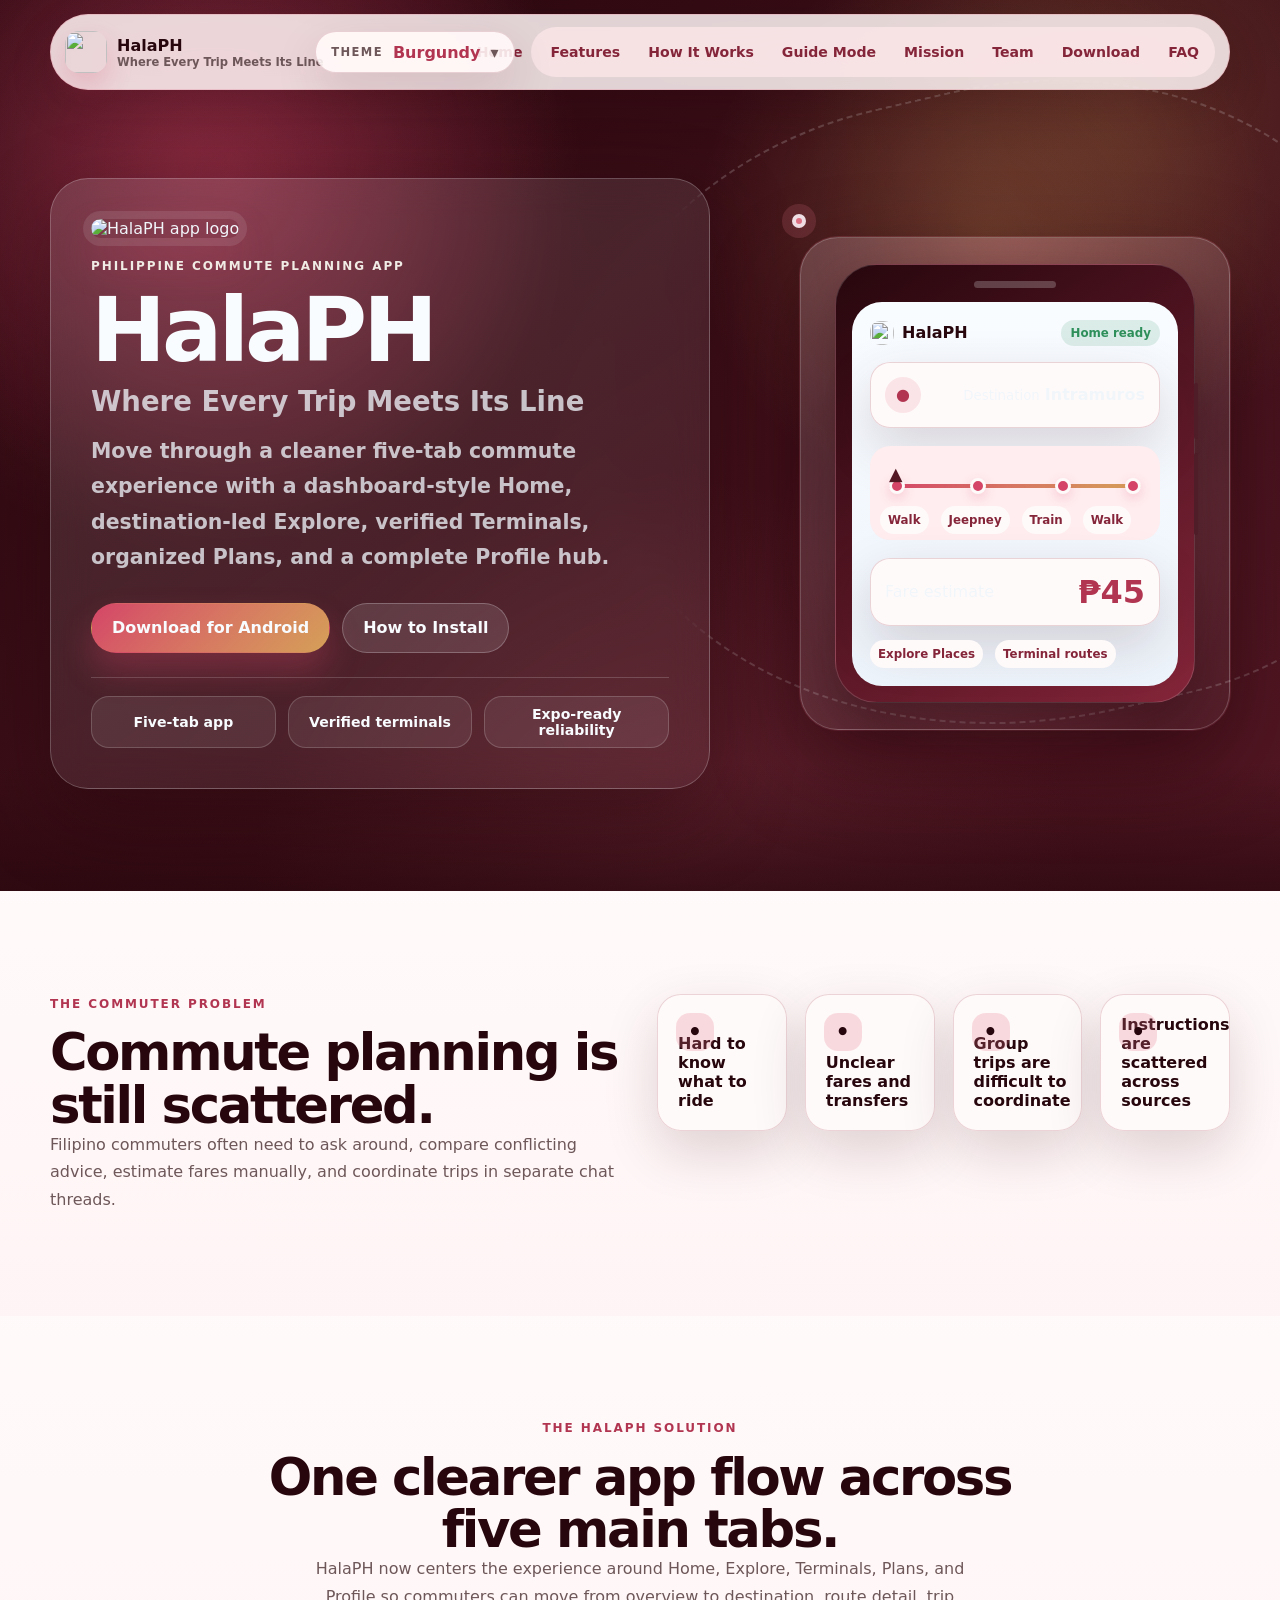
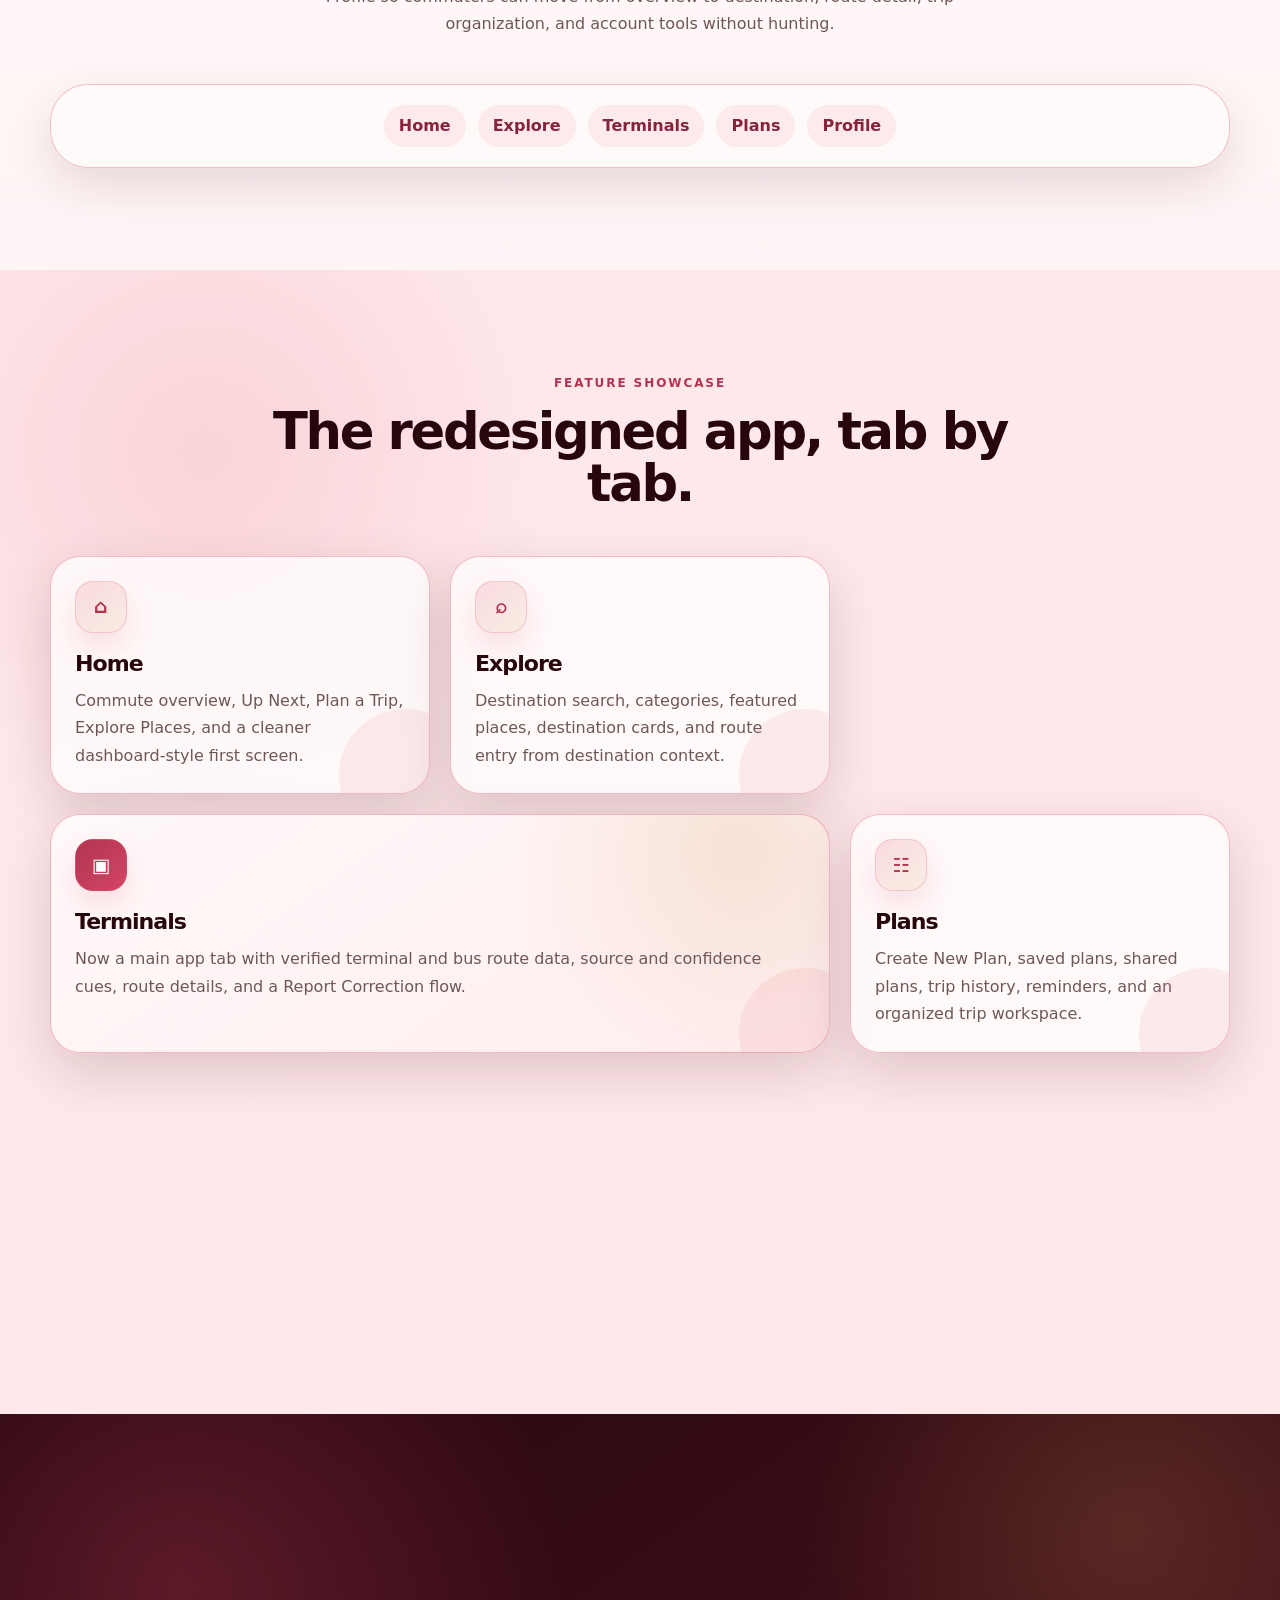
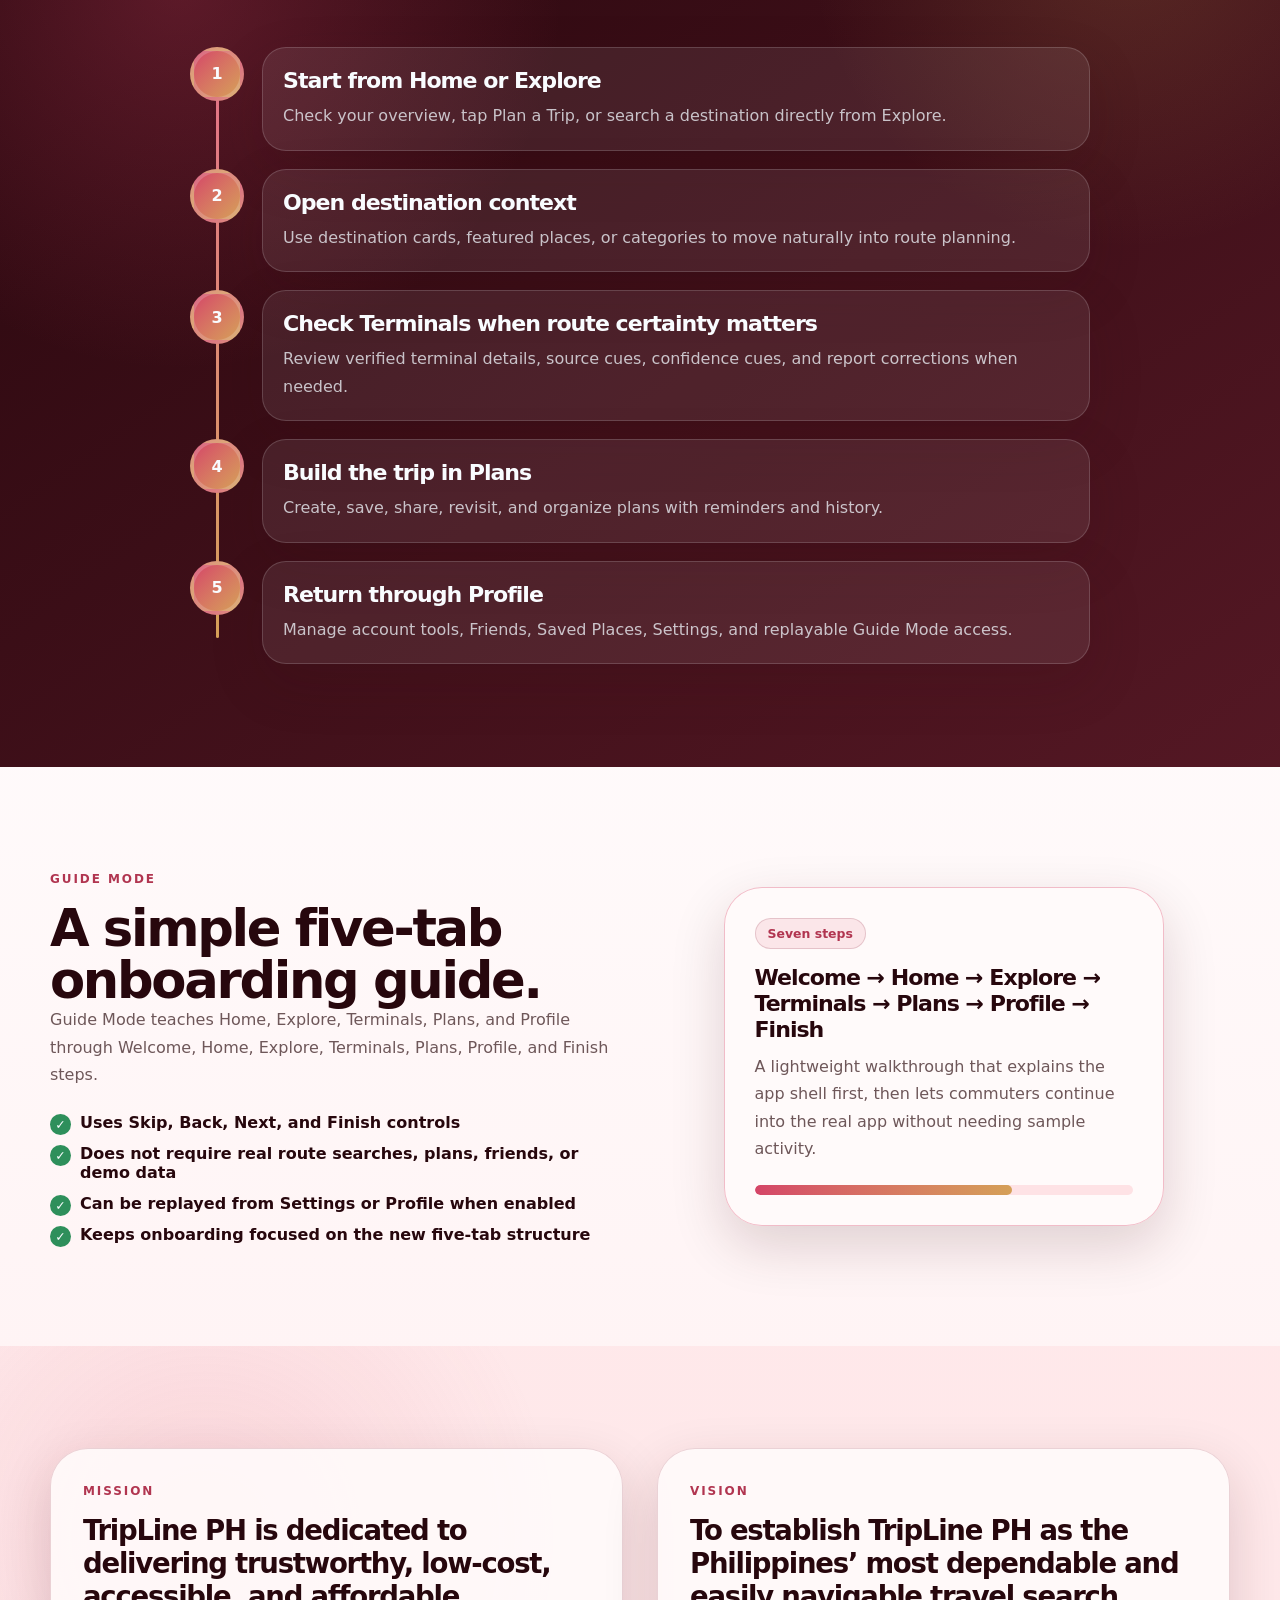
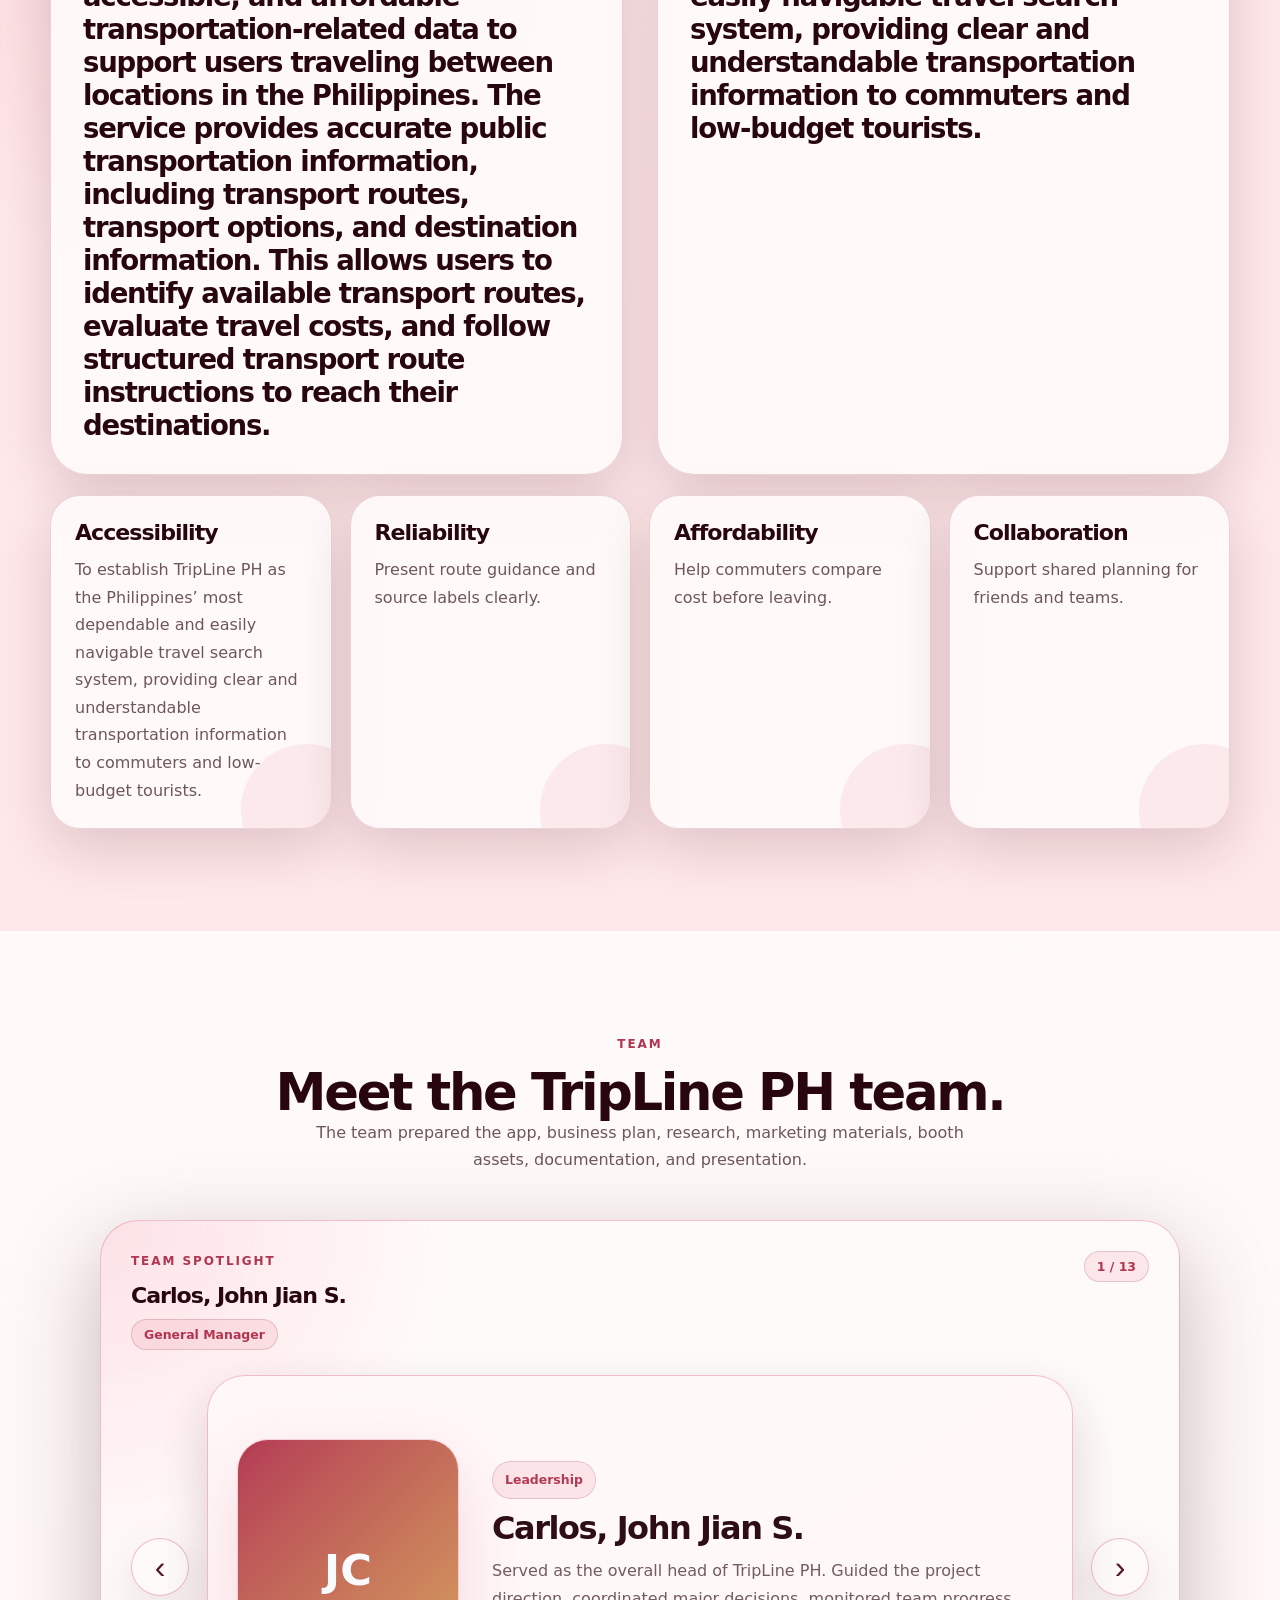
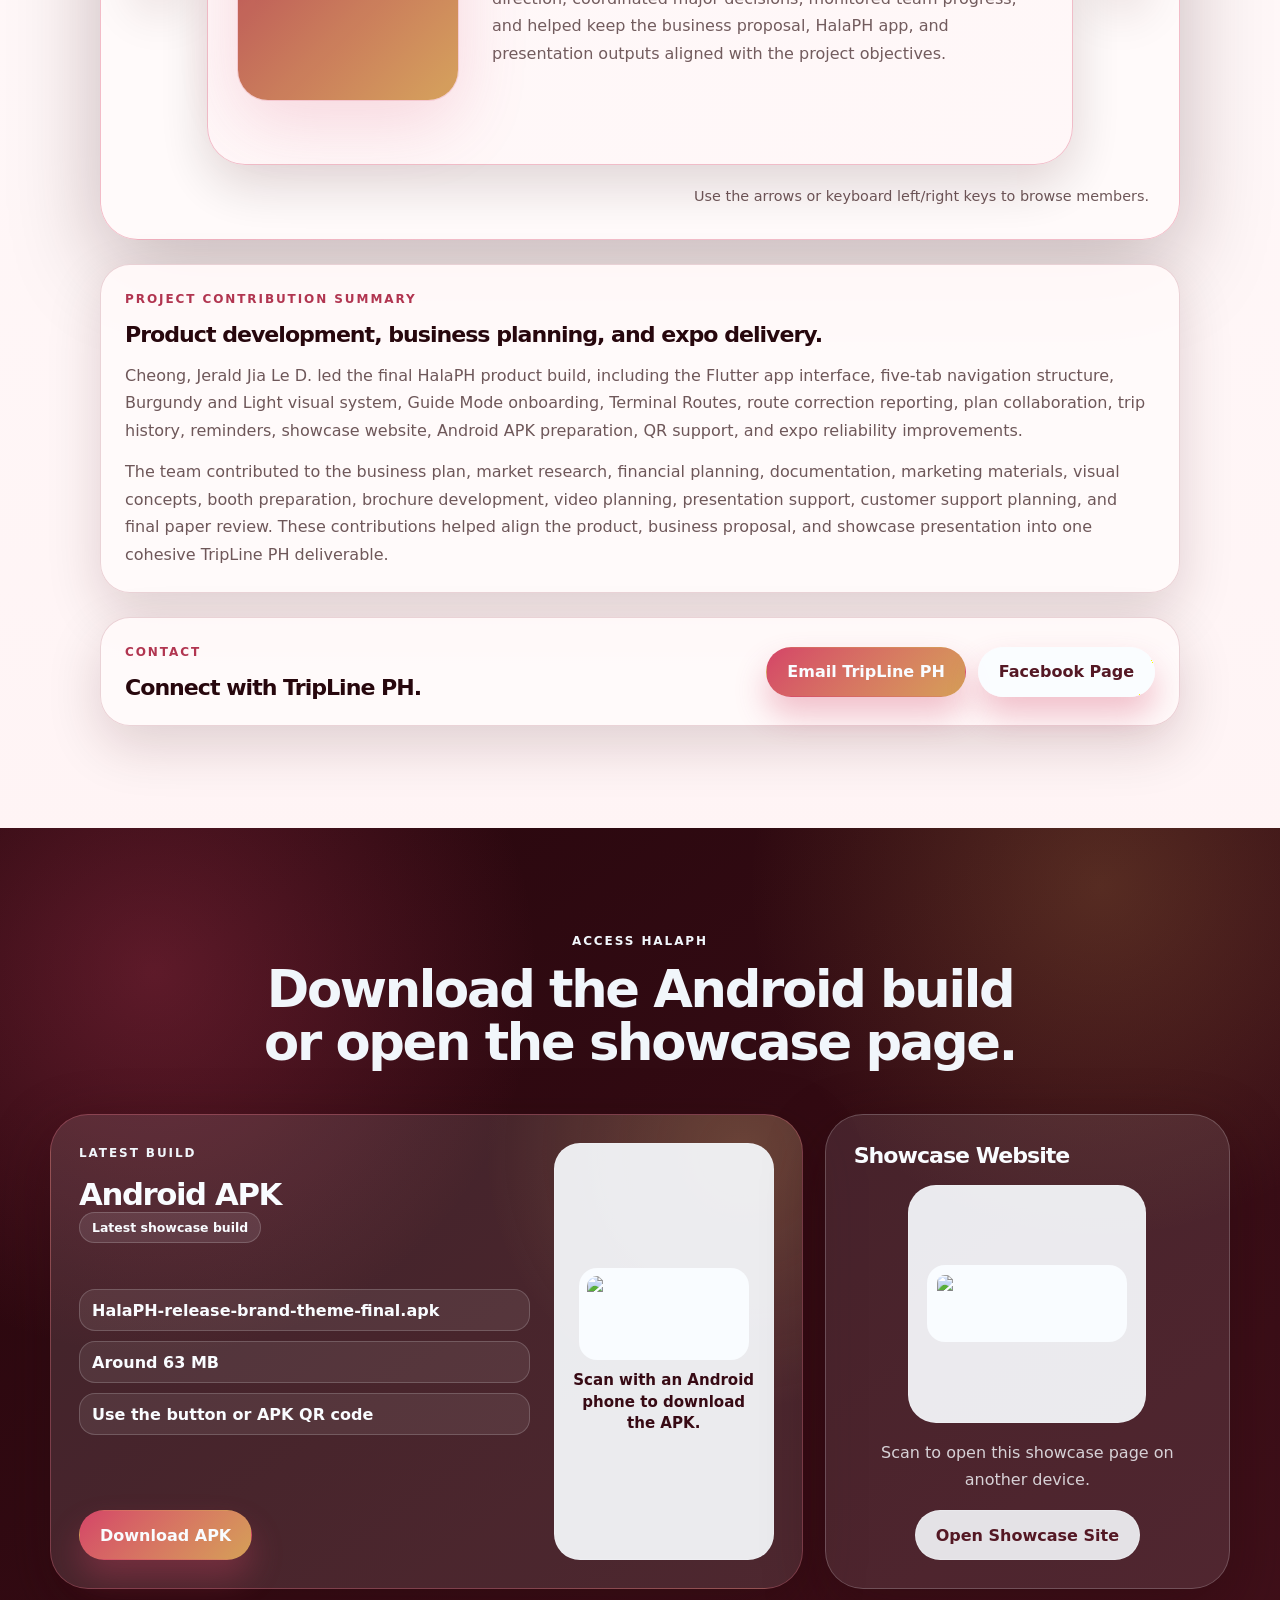
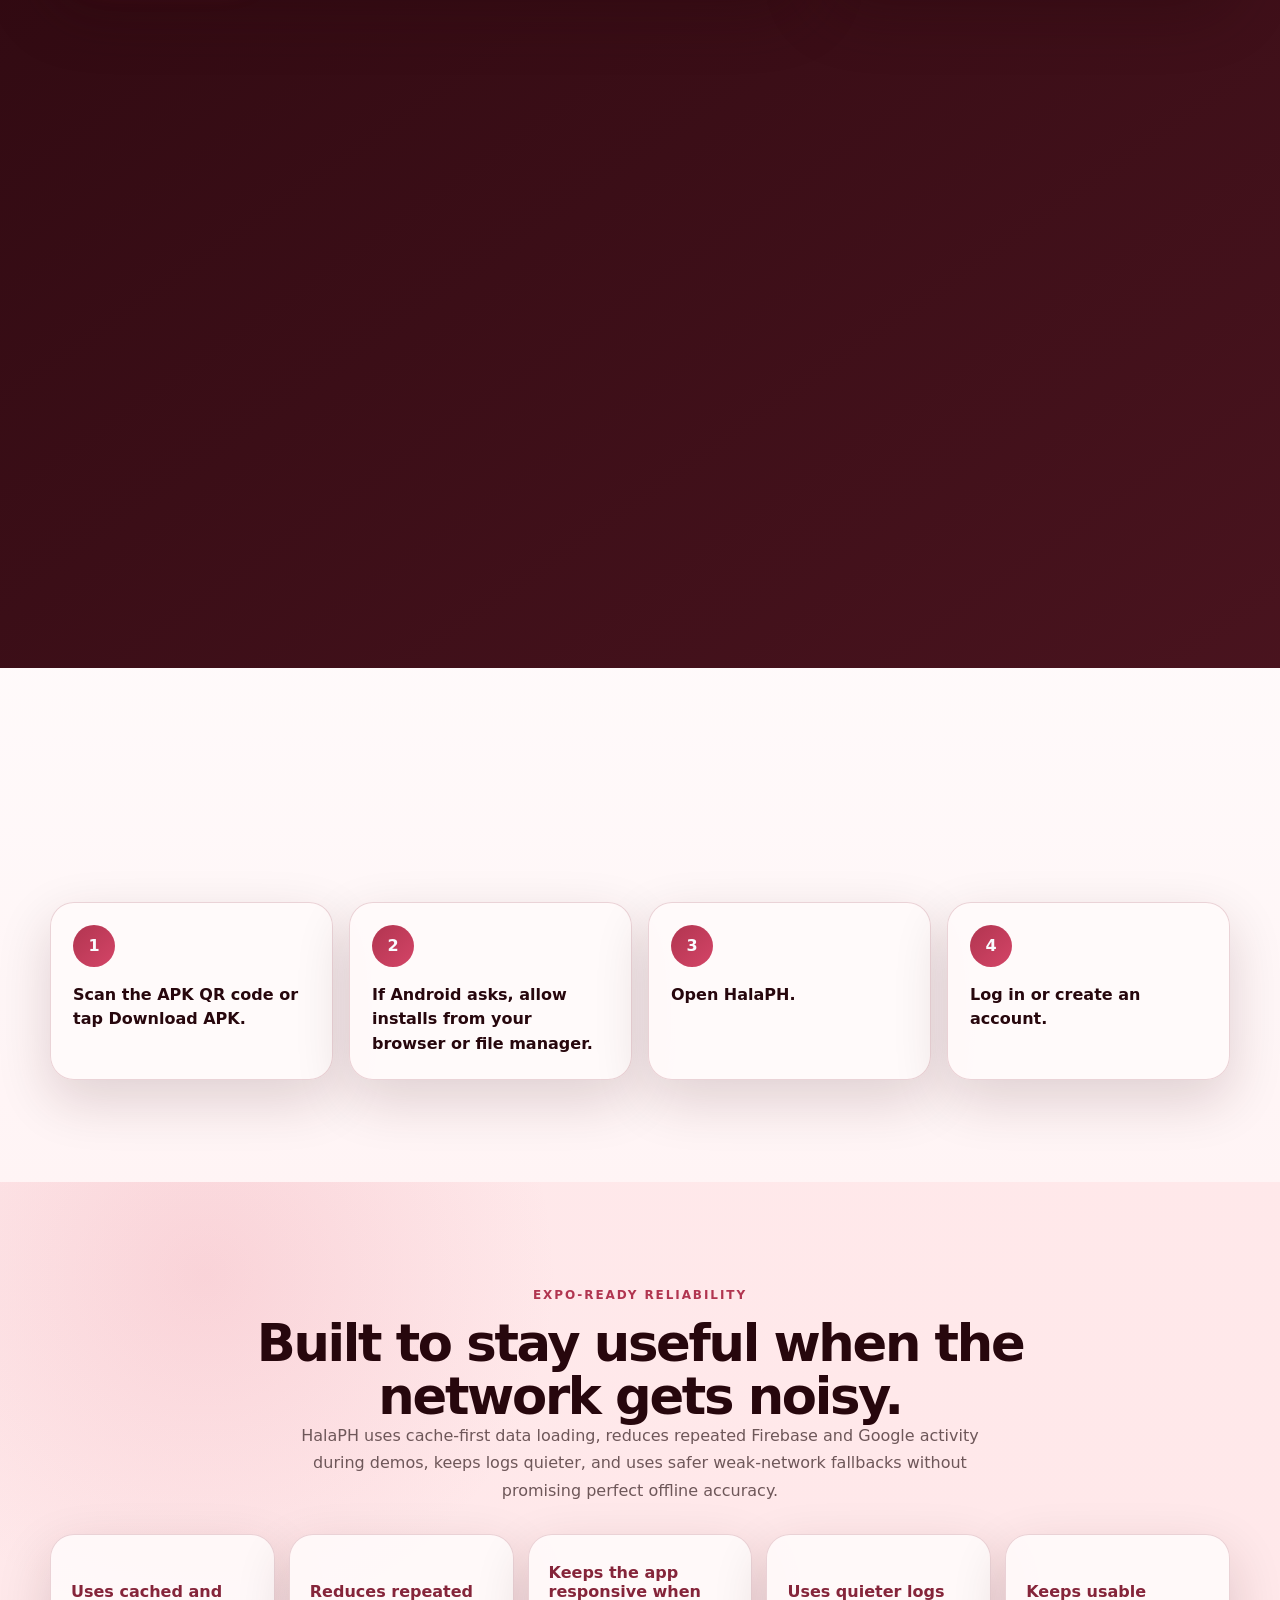
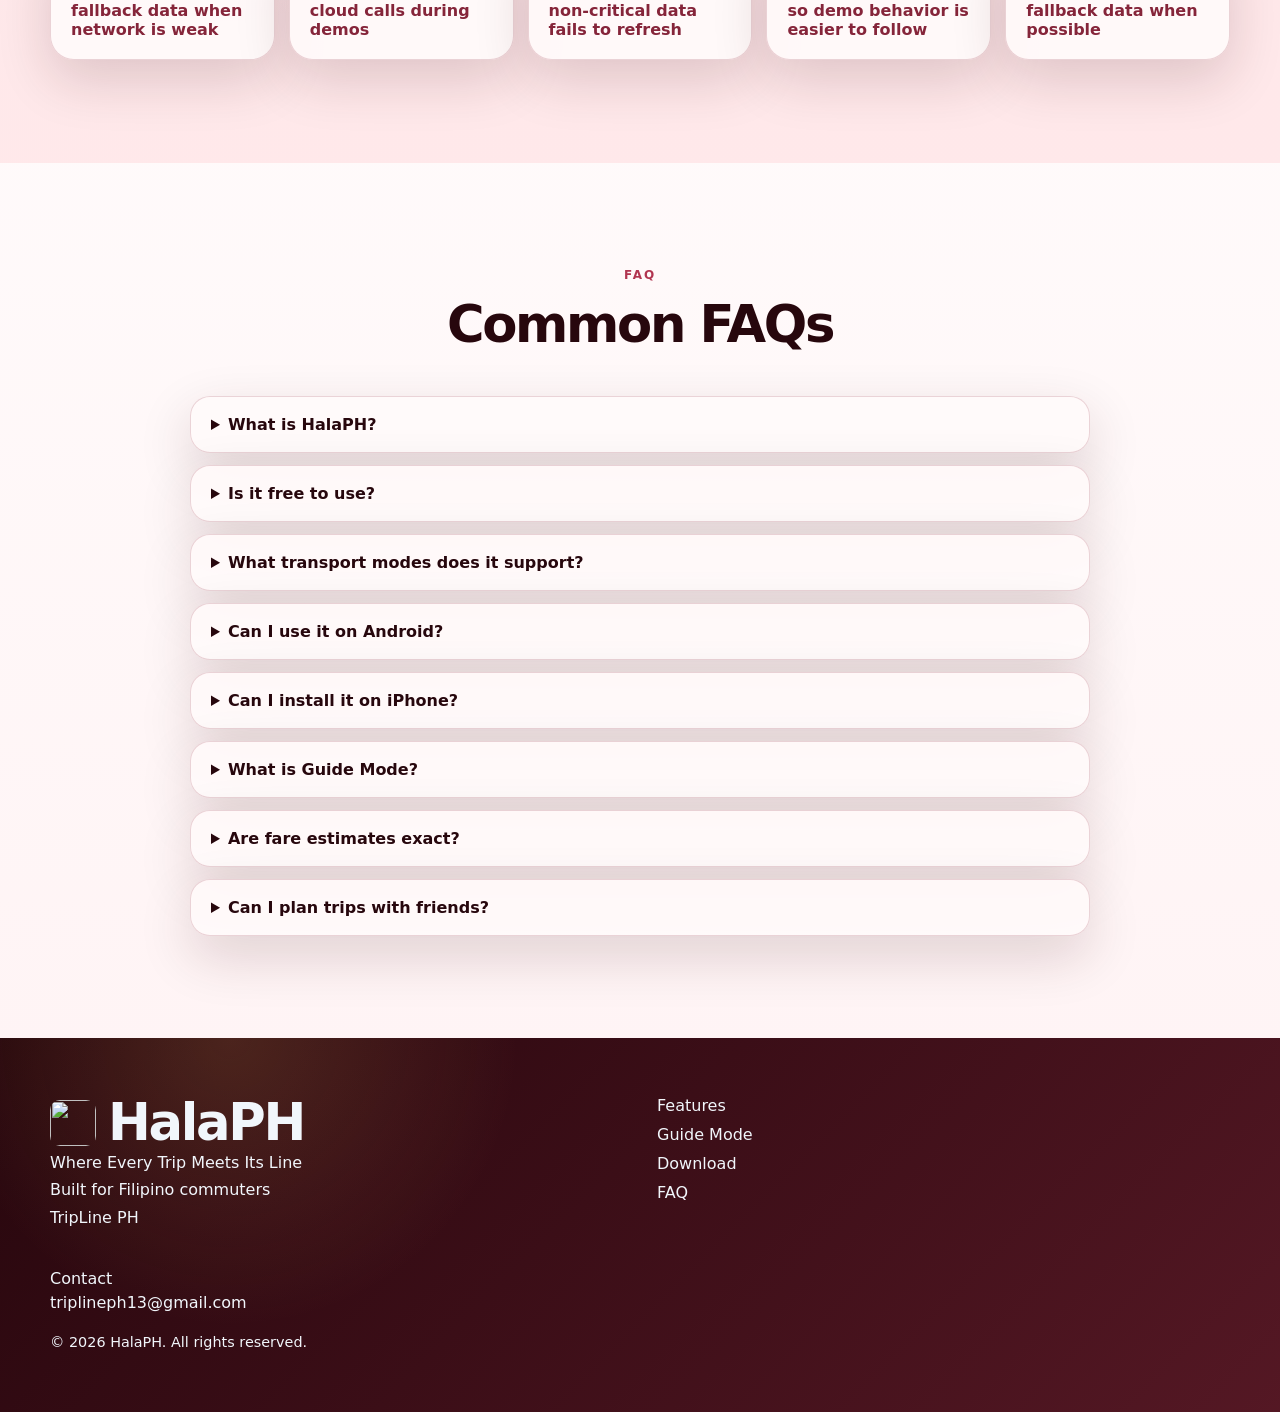
==== commit a1065089: "Refine showcase contribution summary" ====
--- a/showcase_site/index.html
+++ b/showcase_site/index.html
@@ -396,21 +396,24 @@
           <div class="contribution-summary reveal">
             <div>
               <p class="eyebrow">Project contribution summary</p>
-              <h3>Final app, business planning, and showcase preparation.</h3>
+              <h3>Product development, business planning, and expo delivery.</h3>
             </div>
             <p>
-              Cheong, Jerald Jia Le D. developed and rebuilt the final HalaPH
-              app and showcase site. The release includes the redesigned Home,
-              Explore, Terminals, Plans, and Profile structure, Guide Mode,
-              featured places, route planning, fare estimates, collaboration,
-              reminders, trip history, showcase testing, APK updates, and QR support.
+              Cheong, Jerald Jia Le D. led the final HalaPH product build,
+              including the Flutter app interface, five-tab navigation structure,
+              Burgundy and Light visual system, Guide Mode onboarding, Terminal
+              Routes, route correction reporting, plan collaboration, trip
+              history, reminders, showcase website, Android APK preparation,
+              QR support, and expo reliability improvements.
             </p>
             <p>
-              The team supported leadership, documentation, finance, marketing,
-              research, data analysis, advertising, UI/UX planning, visual
-              concepts, booth preparation, brochure work, video planning,
-              customer support planning, presentation support, and final paper
-              review.
+              The team contributed to the business plan, market research,
+              financial planning, documentation, marketing materials, visual
+              concepts, booth preparation, brochure development, video planning,
+              presentation support, customer support planning, and final paper
+              review. These contributions helped align the product, business
+              proposal, and showcase presentation into one cohesive TripLine PH
+              deliverable.
             </p>
           </div>
 
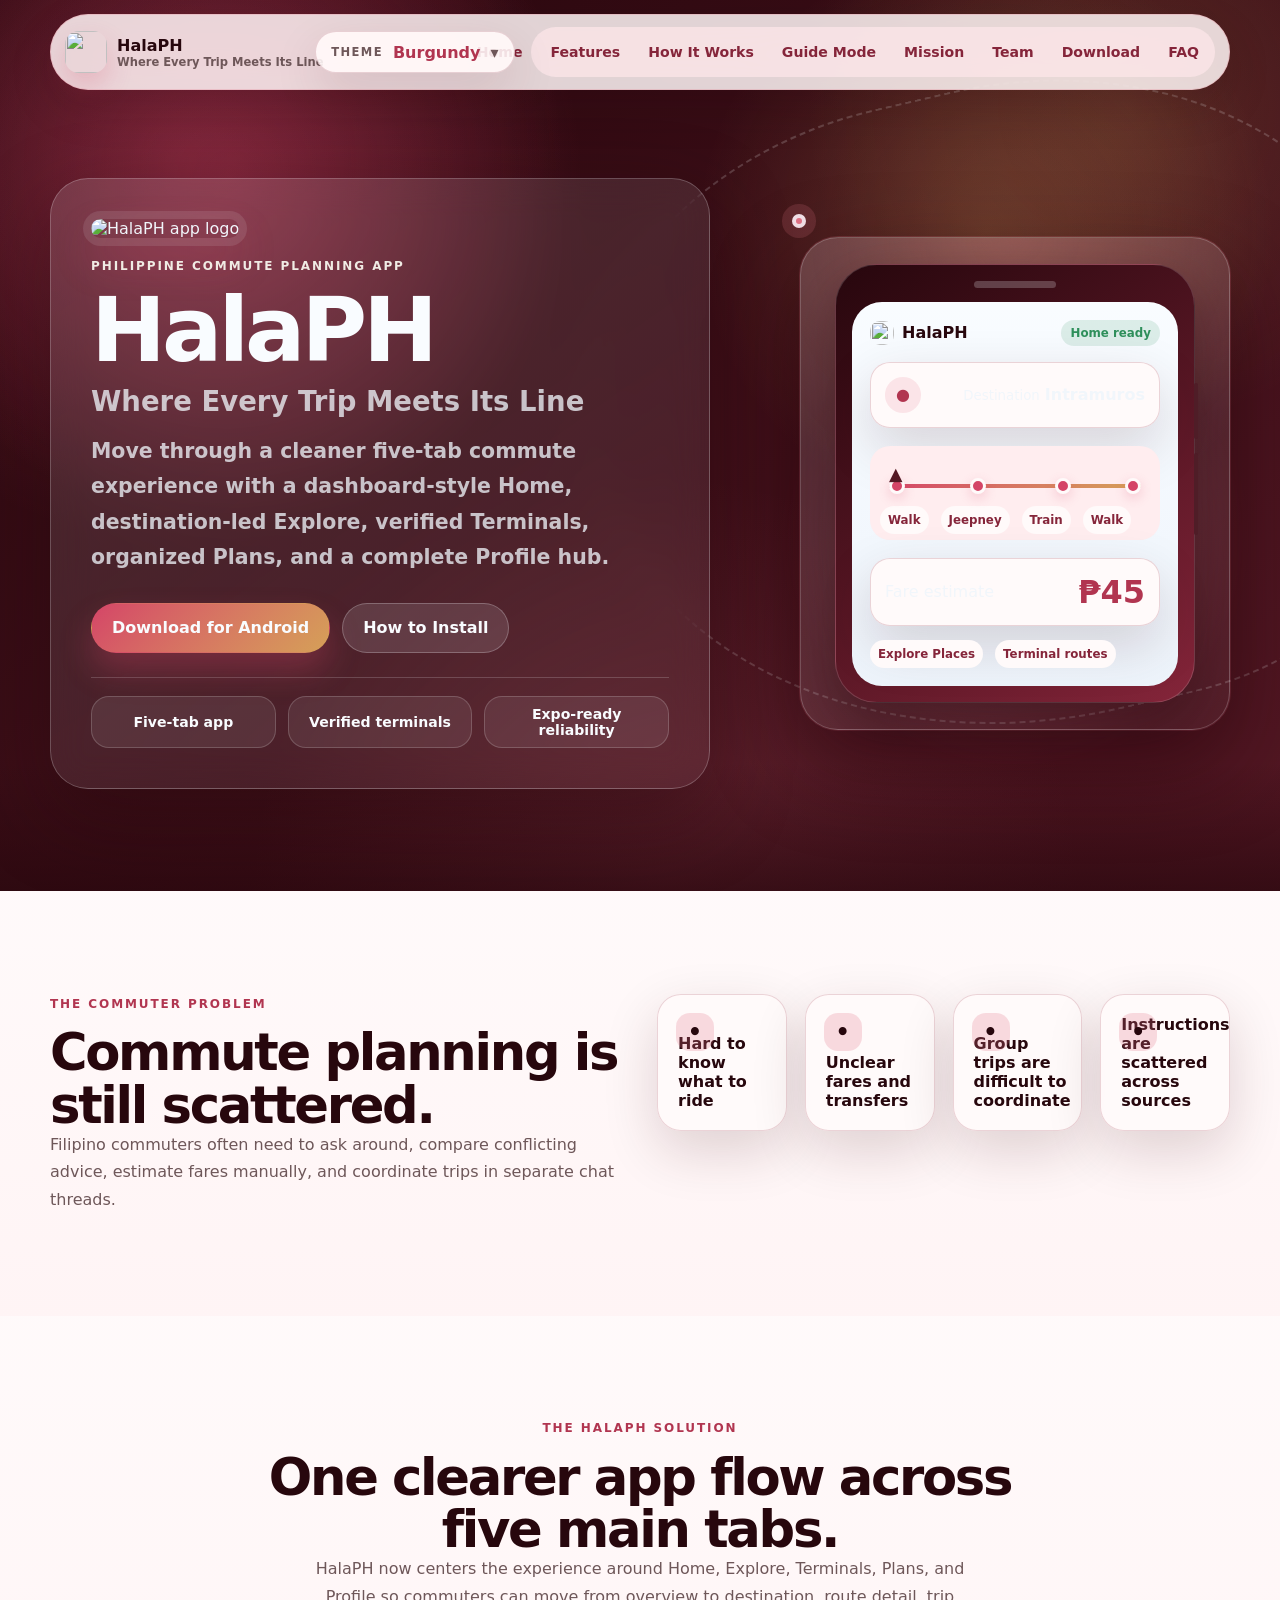
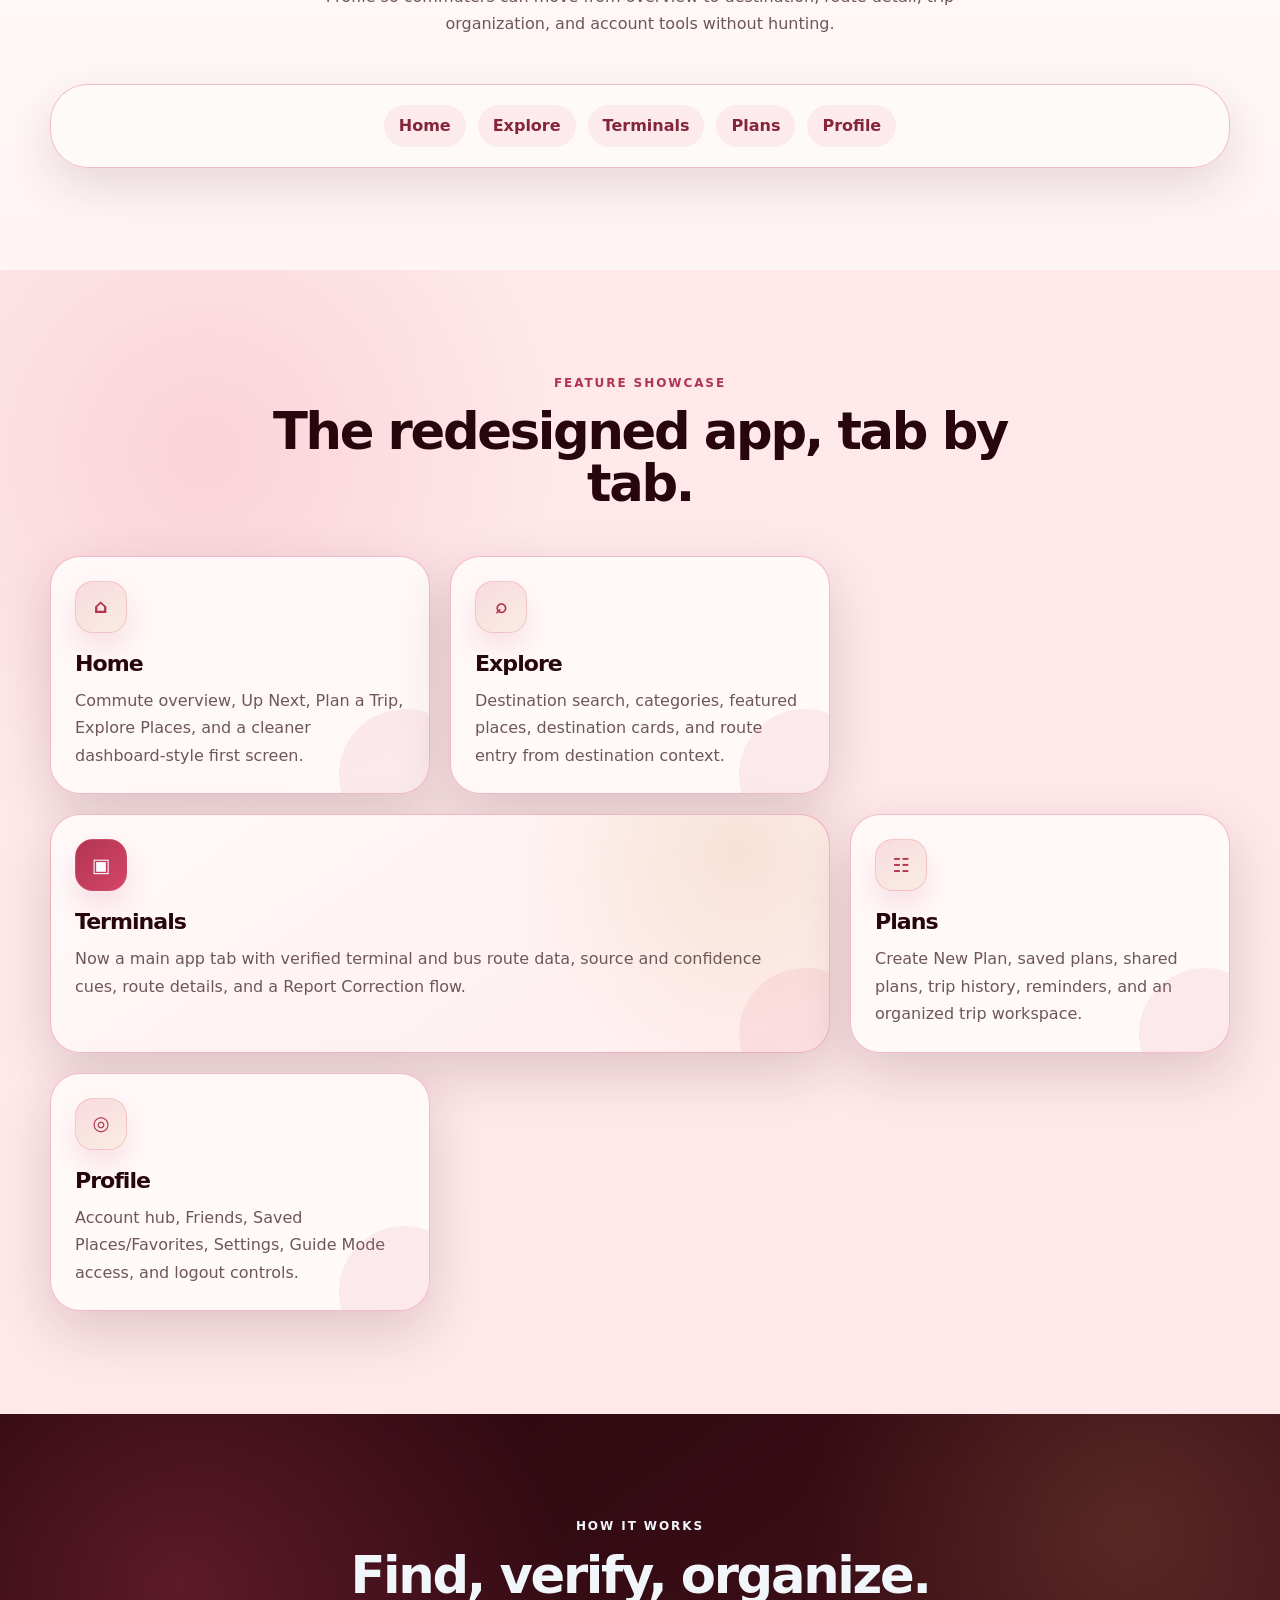
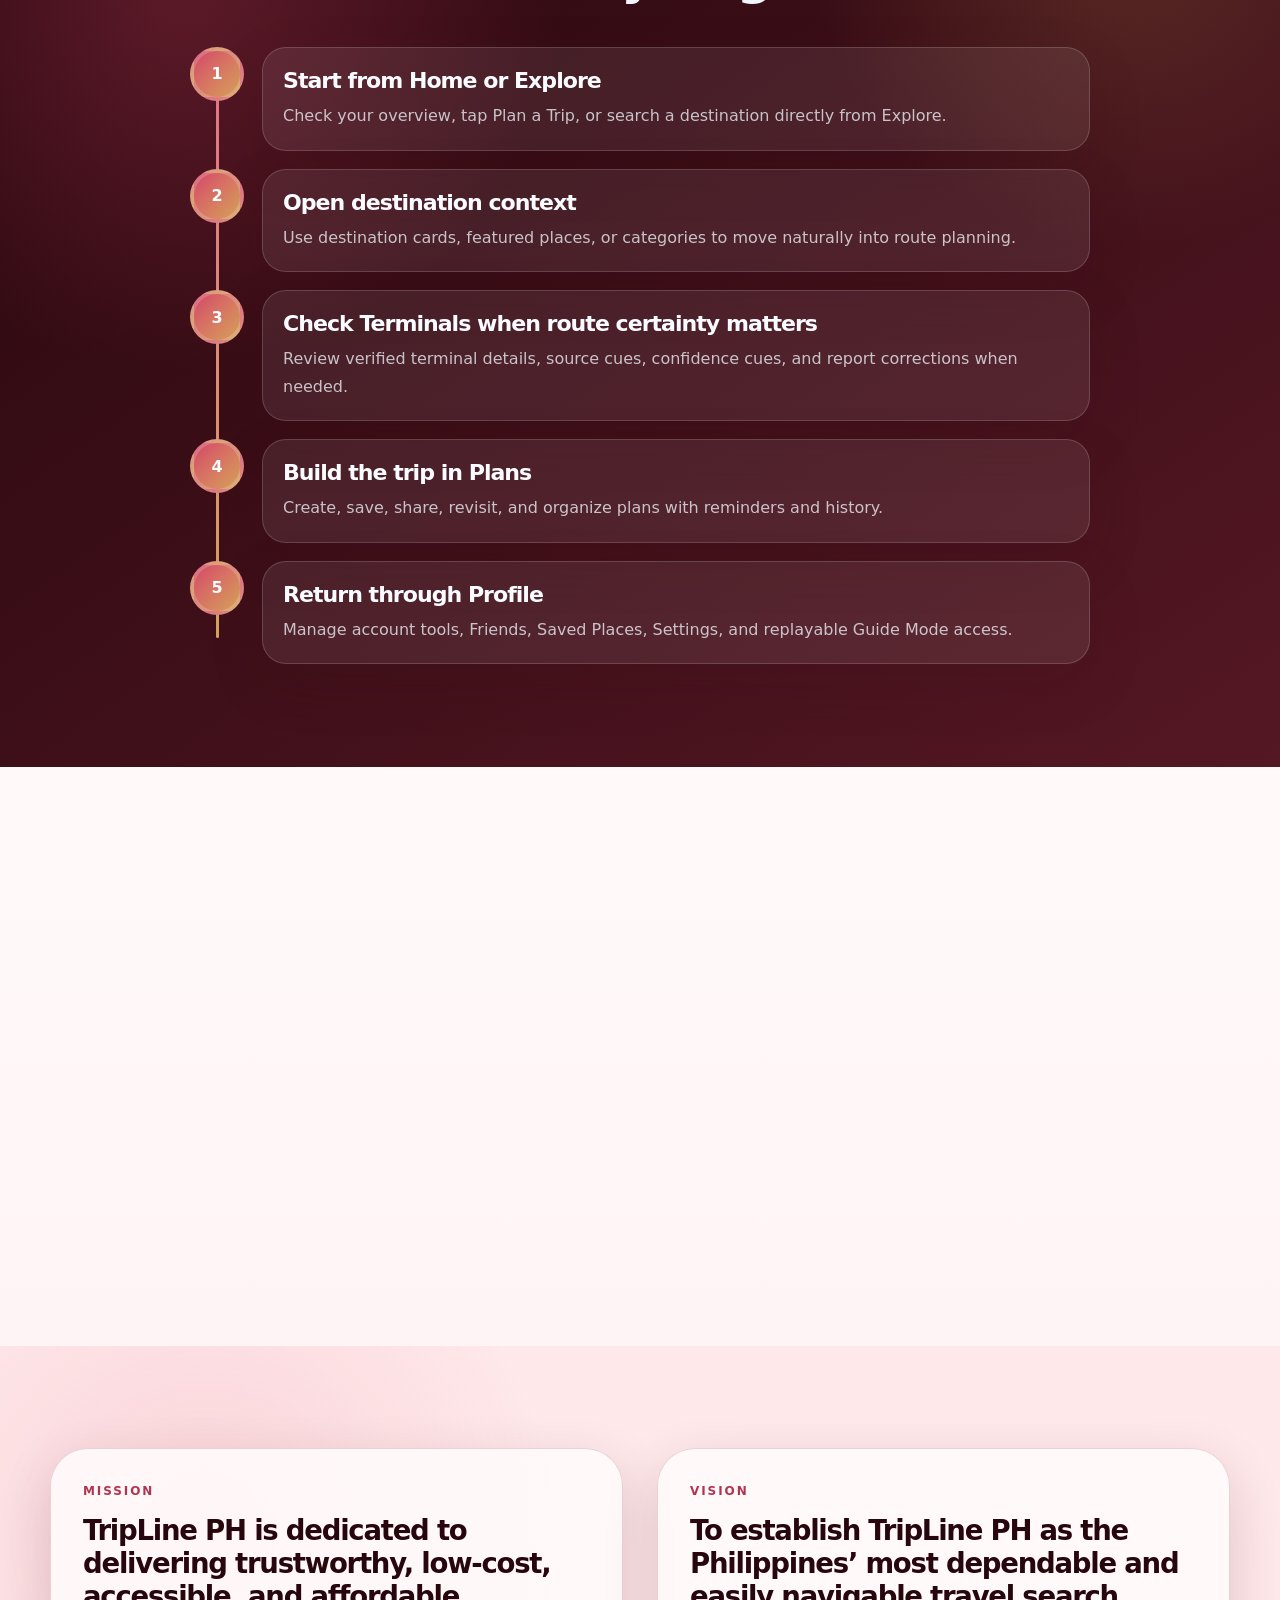
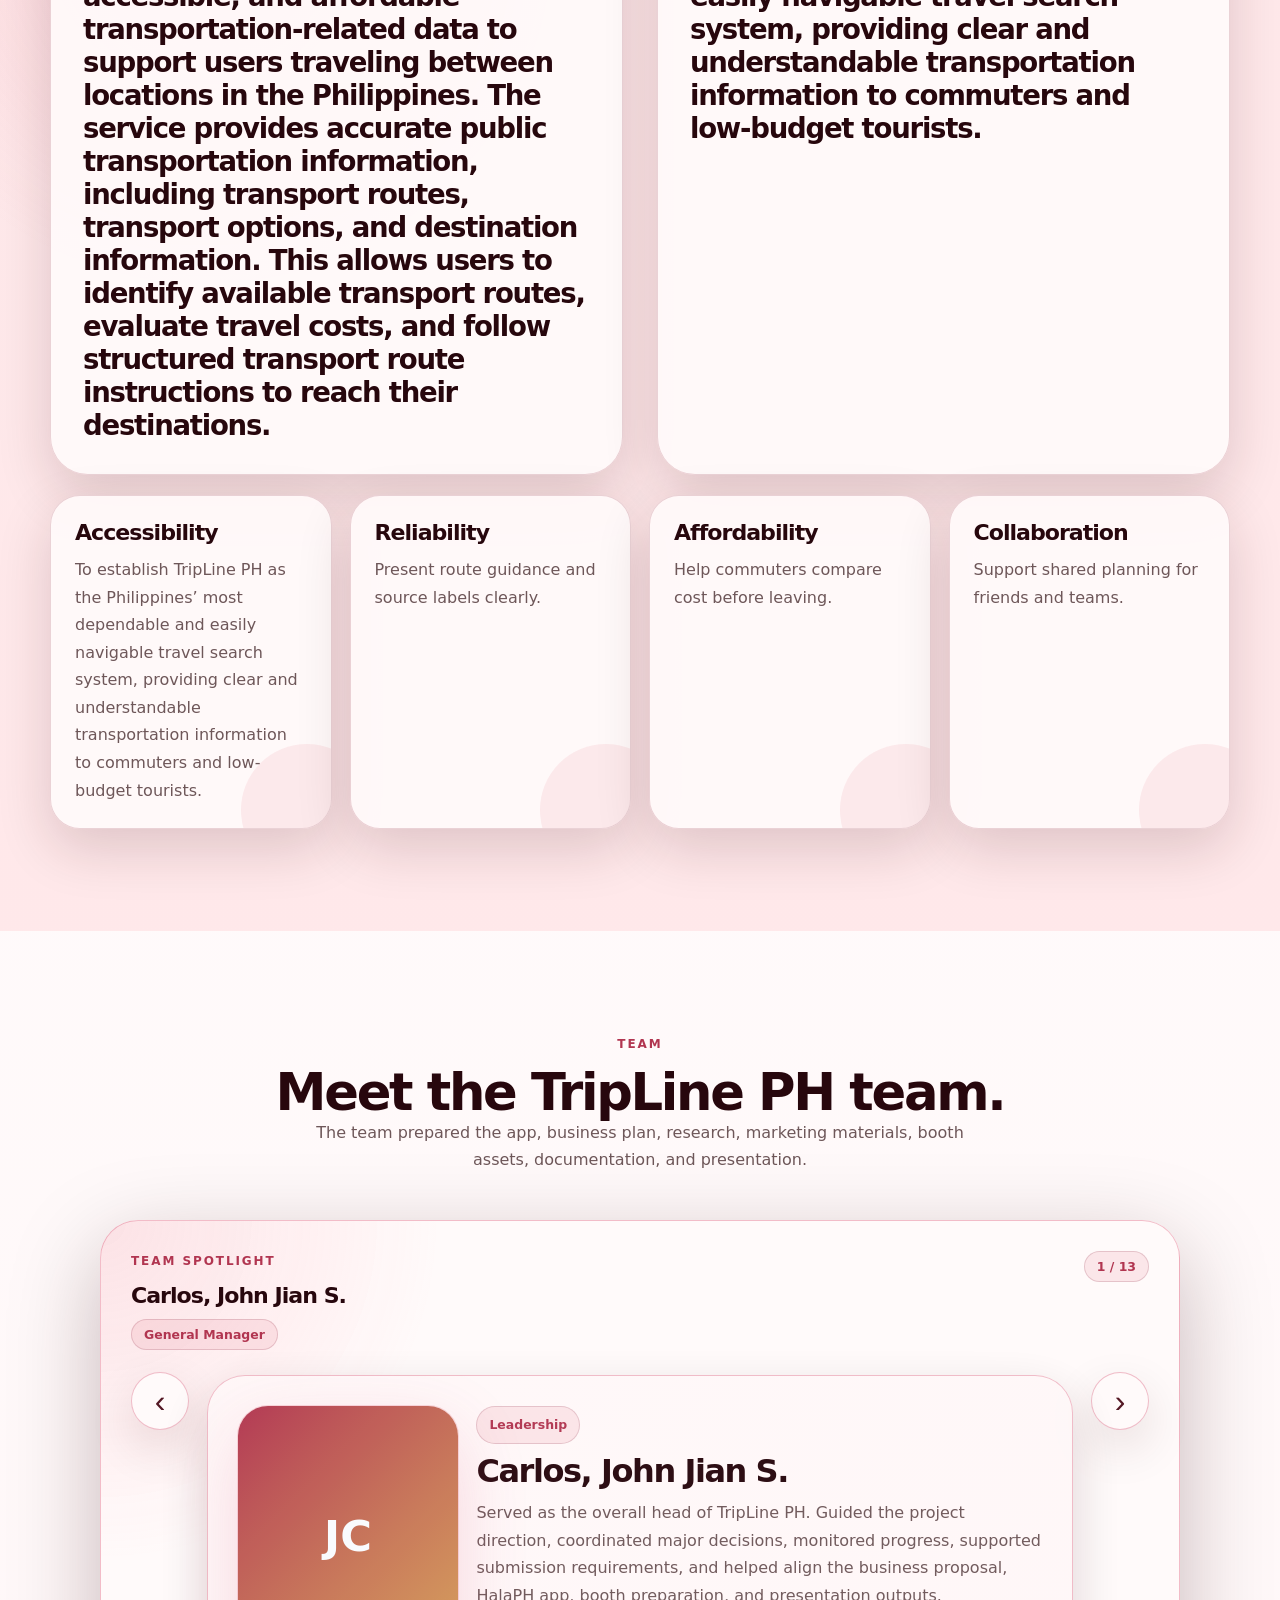
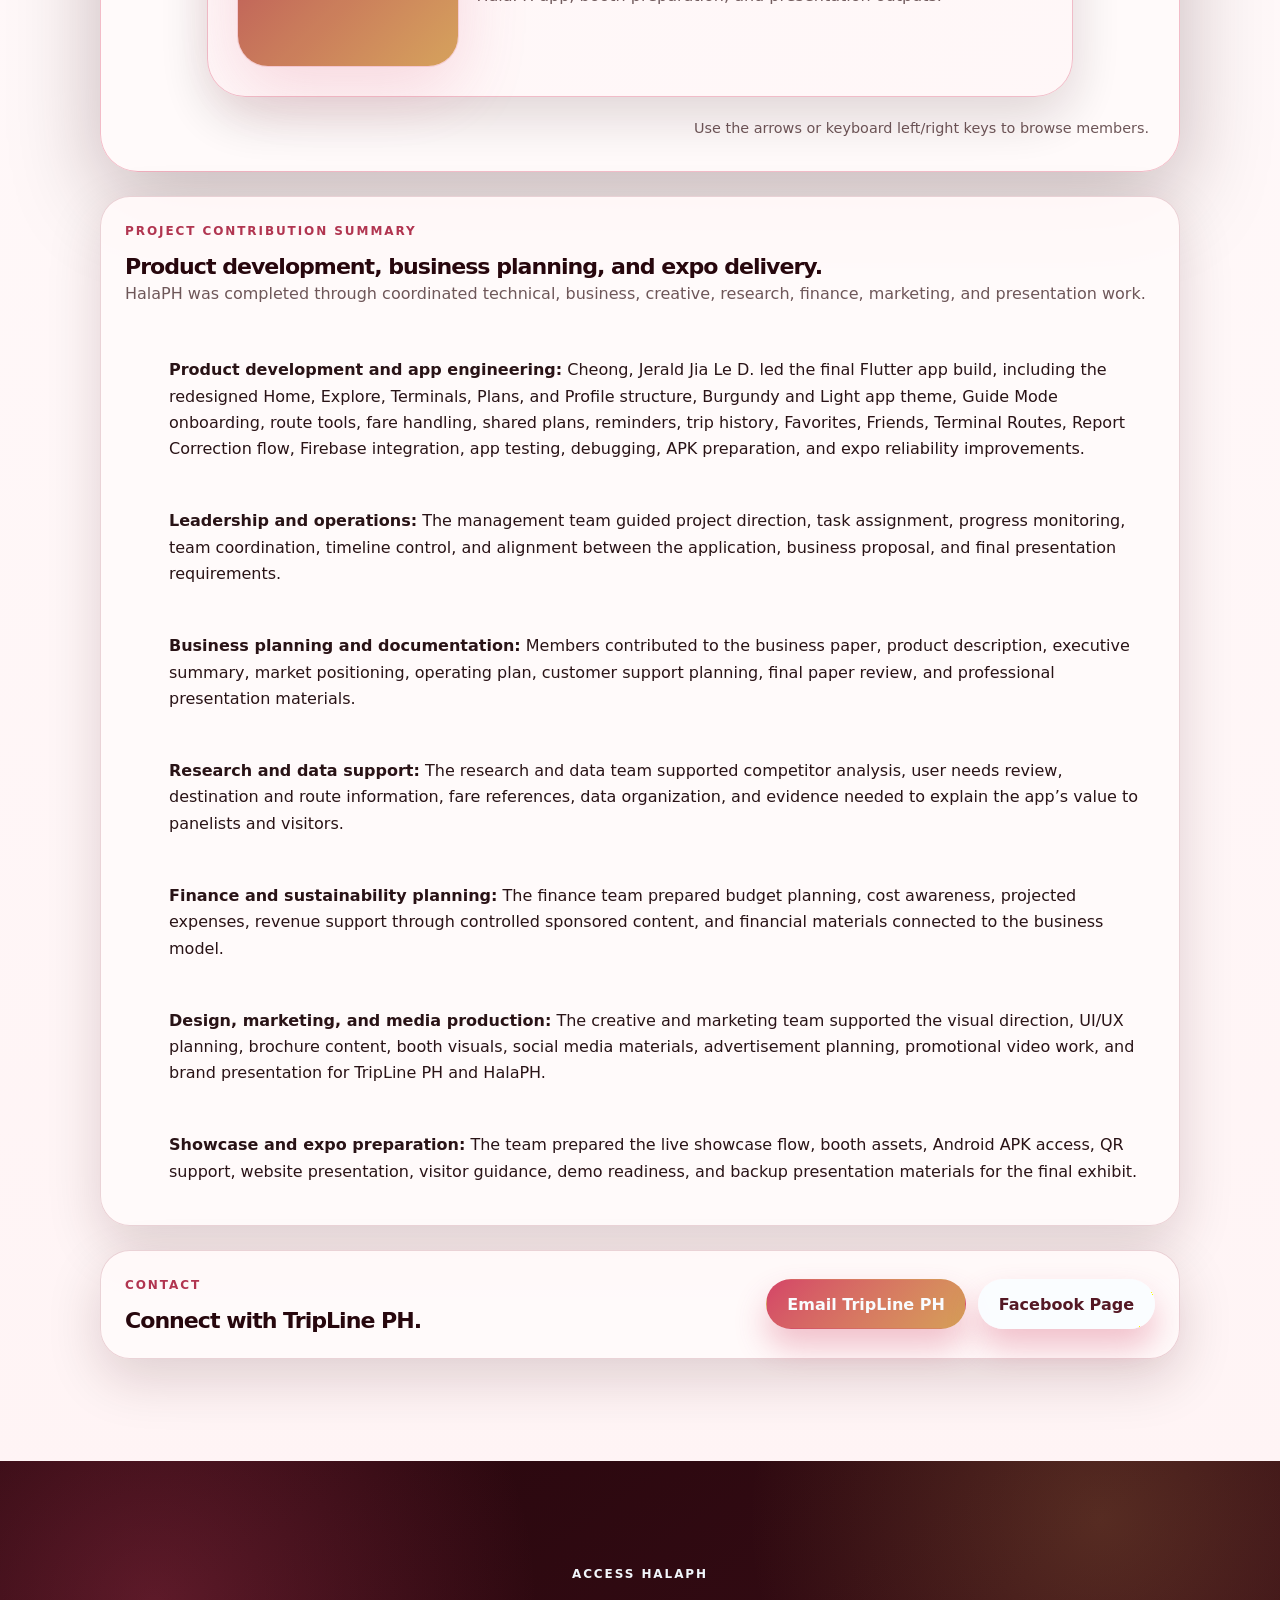
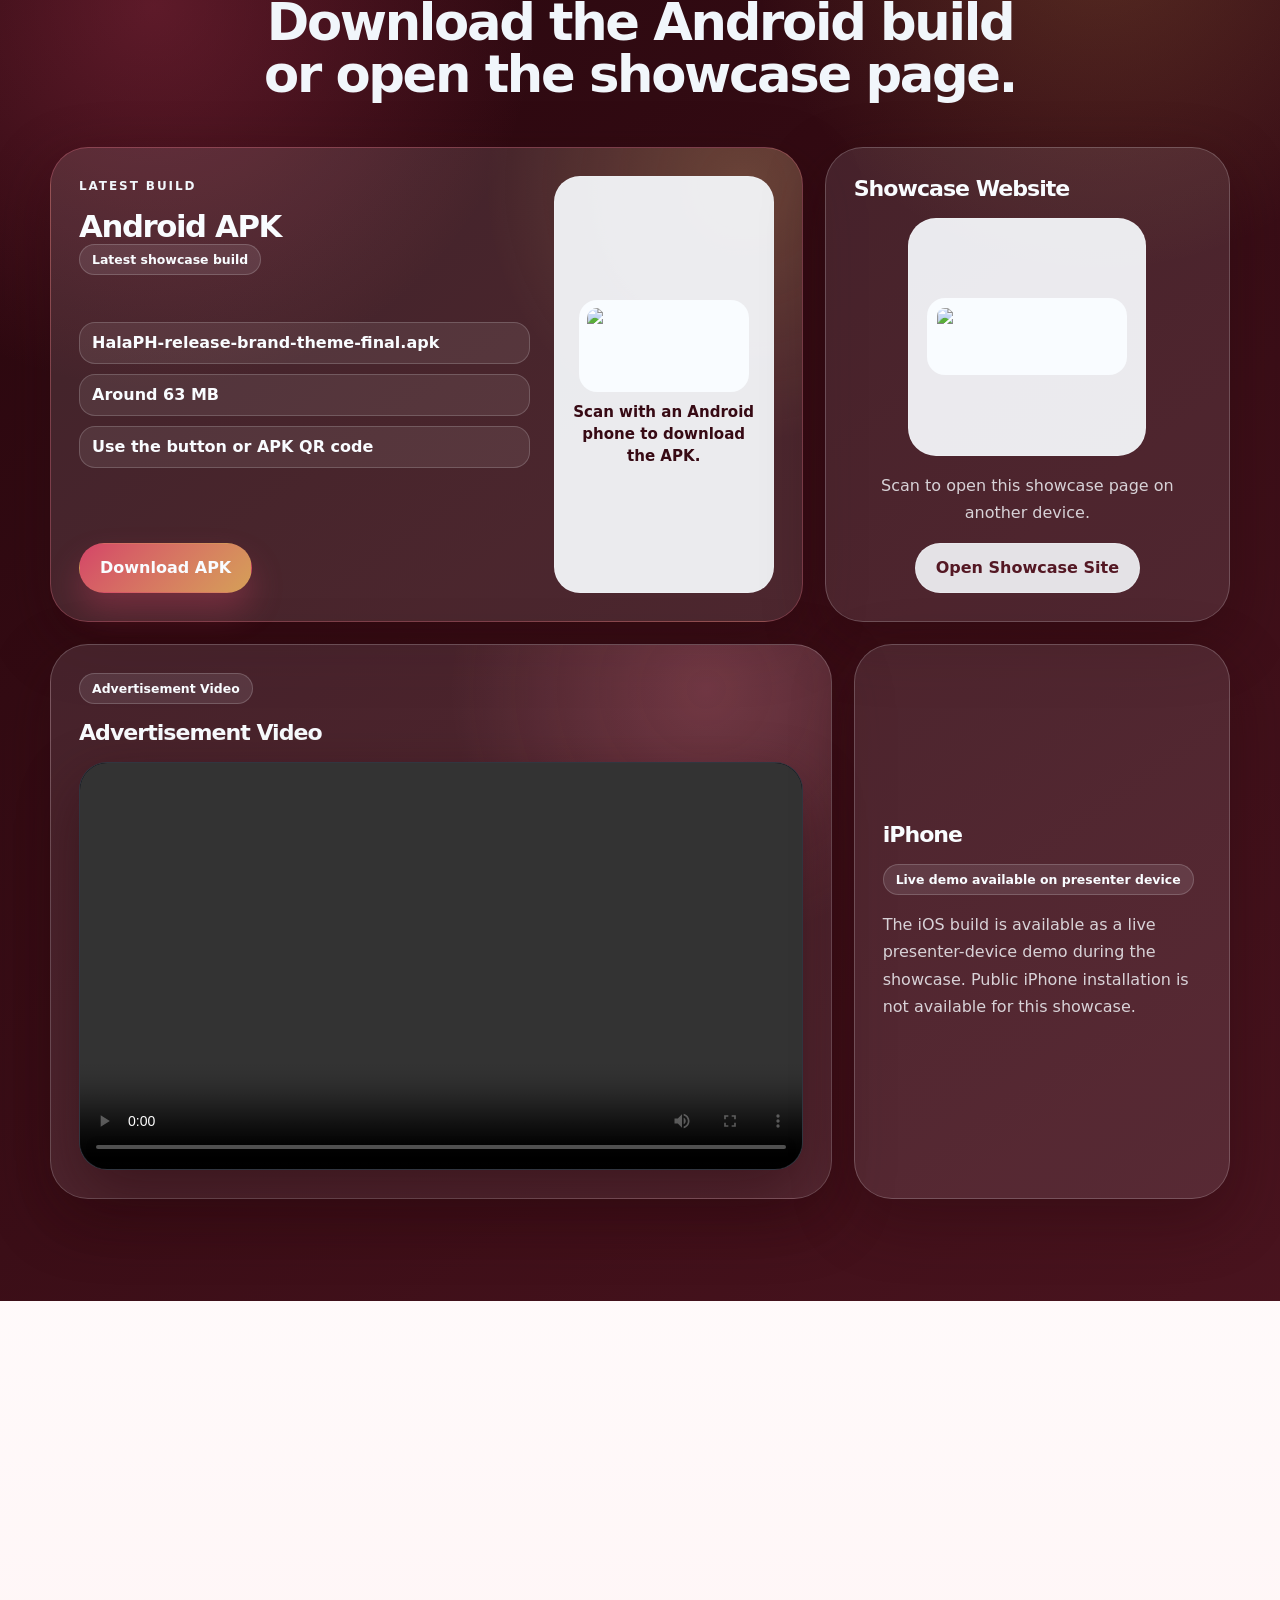
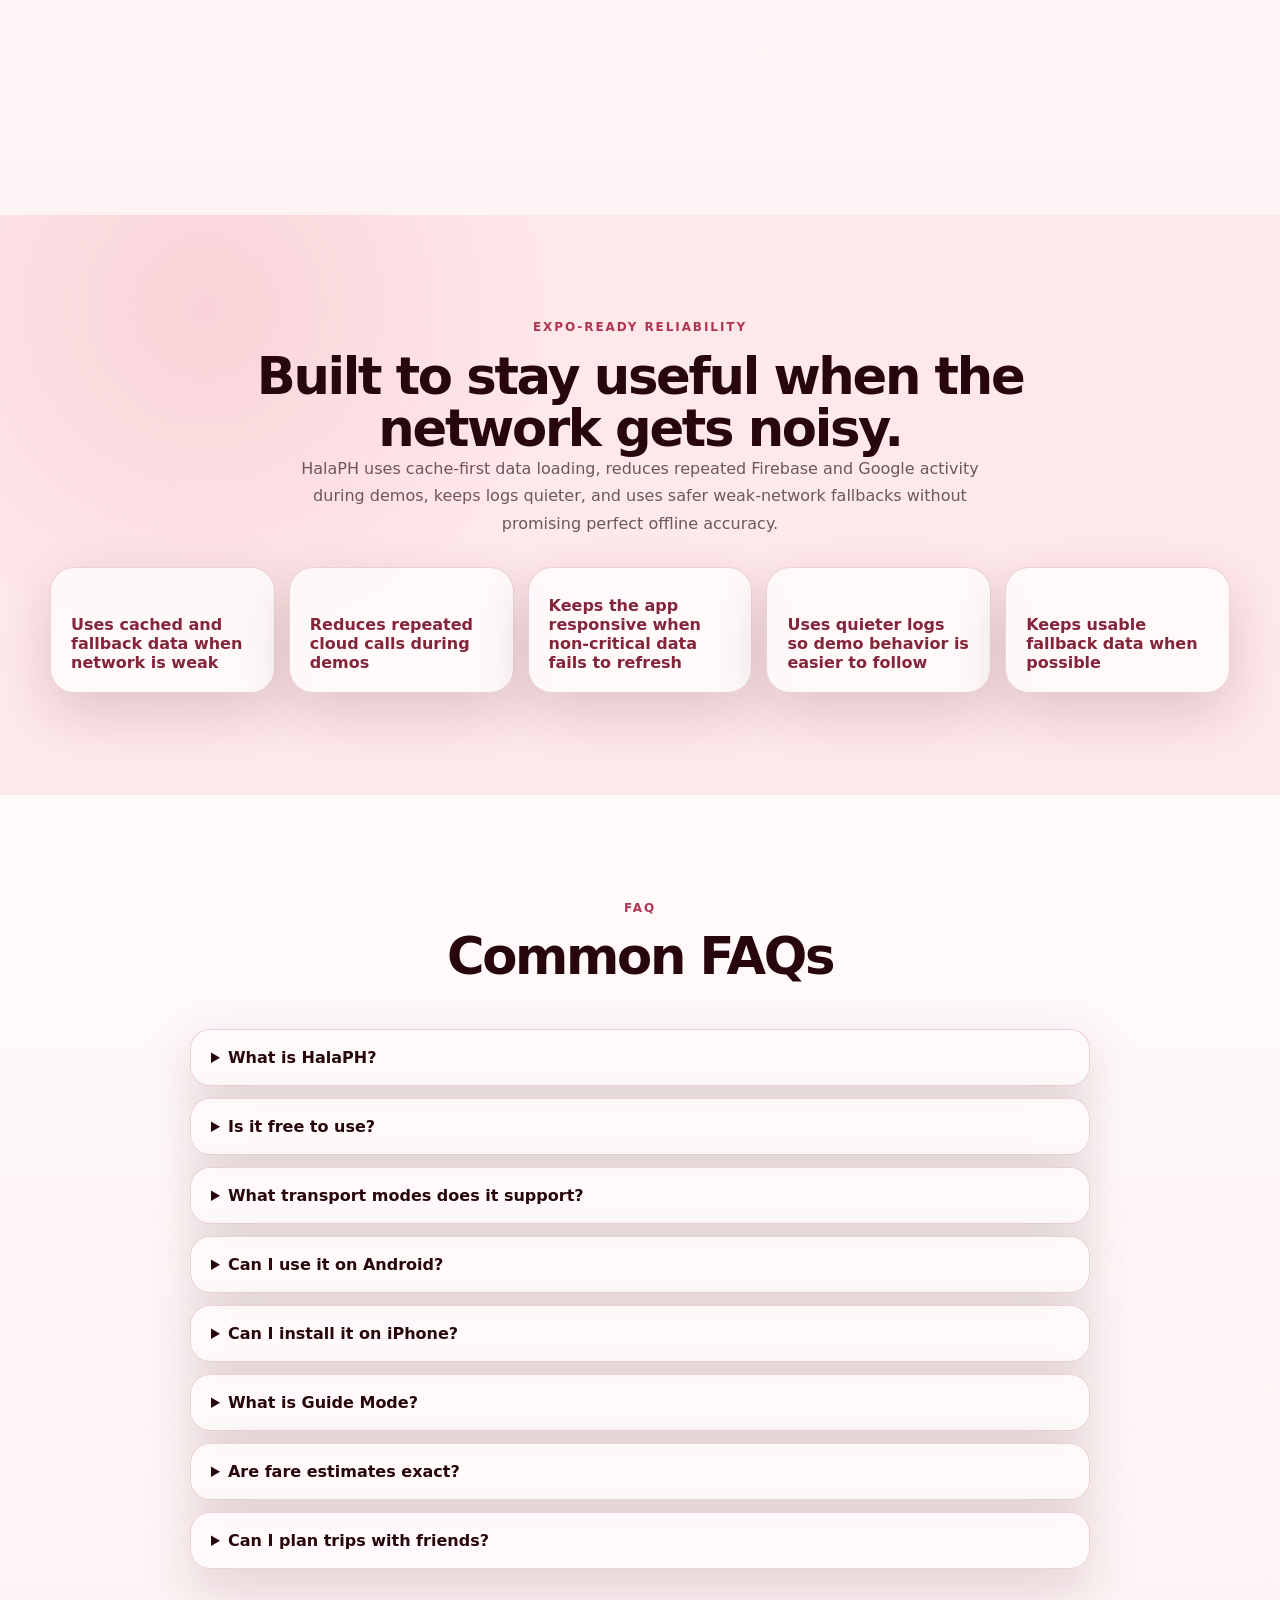
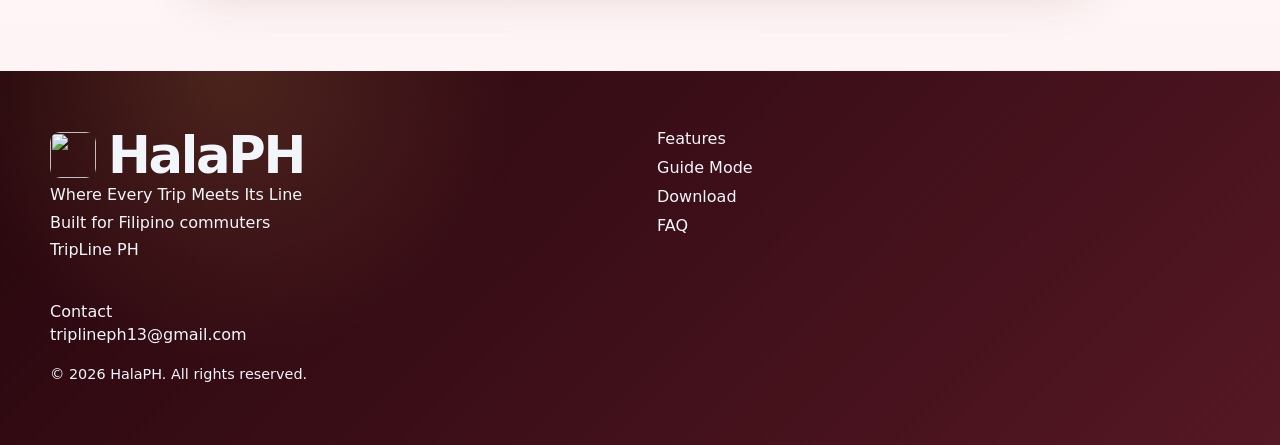
==== commit 1588da95: "Update showcase team contributions" ====
--- a/showcase_site/index.html
+++ b/showcase_site/index.html
@@ -397,24 +397,65 @@
             <div>
               <p class="eyebrow">Project contribution summary</p>
               <h3>Product development, business planning, and expo delivery.</h3>
-            </div>
-            <p>
-              Cheong, Jerald Jia Le D. led the final HalaPH product build,
-              including the Flutter app interface, five-tab navigation structure,
-              Burgundy and Light visual system, Guide Mode onboarding, Terminal
-              Routes, route correction reporting, plan collaboration, trip
-              history, reminders, showcase website, Android APK preparation,
-              QR support, and expo reliability improvements.
-            </p>
-            <p>
-              The team contributed to the business plan, market research,
-              financial planning, documentation, marketing materials, visual
-              concepts, booth preparation, brochure development, video planning,
-              presentation support, customer support planning, and final paper
-              review. These contributions helped align the product, business
-              proposal, and showcase presentation into one cohesive TripLine PH
-              deliverable.
-            </p>
+              <p>
+                HalaPH was completed through coordinated technical, business,
+                creative, research, finance, marketing, and presentation work.
+              </p>
+            </div>
+
+            <ul class="professional-contribution-list">
+              <li>
+                <strong>Product development and app engineering:</strong>
+                Cheong, Jerald Jia Le D. led the final Flutter app build,
+                including the redesigned Home, Explore, Terminals, Plans, and
+                Profile structure, Burgundy and Light app theme, Guide Mode
+                onboarding, route tools, fare handling, shared plans, reminders,
+                trip history, Favorites, Friends, Terminal Routes, Report
+                Correction flow, Firebase integration, app testing, debugging,
+                APK preparation, and expo reliability improvements.
+              </li>
+              <li>
+                <strong>Leadership and operations:</strong>
+                The management team guided project direction, task assignment,
+                progress monitoring, team coordination, timeline control, and
+                alignment between the application, business proposal, and final
+                presentation requirements.
+              </li>
+              <li>
+                <strong>Business planning and documentation:</strong>
+                Members contributed to the business paper, product description,
+                executive summary, market positioning, operating plan, customer
+                support planning, final paper review, and professional
+                presentation materials.
+              </li>
+              <li>
+                <strong>Research and data support:</strong>
+                The research and data team supported competitor analysis, user
+                needs review, destination and route information, fare references,
+                data organization, and evidence needed to explain the app’s
+                value to panelists and visitors.
+              </li>
+              <li>
+                <strong>Finance and sustainability planning:</strong>
+                The finance team prepared budget planning, cost awareness,
+                projected expenses, revenue support through controlled sponsored
+                content, and financial materials connected to the business model.
+              </li>
+              <li>
+                <strong>Design, marketing, and media production:</strong>
+                The creative and marketing team supported the visual direction,
+                UI/UX planning, brochure content, booth visuals, social media
+                materials, advertisement planning, promotional video work, and
+                brand presentation for TripLine PH and HalaPH.
+              </li>
+              <li>
+                <strong>Showcase and expo preparation:</strong>
+                The team prepared the live showcase flow, booth assets, Android
+                APK access, QR support, website presentation, visitor guidance,
+                demo readiness, and backup presentation materials for the final
+                exhibit.
+              </li>
+            </ul>
           </div>
 
           <div class="contact-strip reveal" id="contact">
--- a/showcase_site/styles.css
+++ b/showcase_site/styles.css
@@ -2045,4 +2045,580 @@
   }
 }
 
-
+.professional-contribution-list {
+  display: grid;
+  gap: 0.85rem;
+  margin: 1.25rem 0 0;
+  padding: 0;
+  list-style: none;
+}
+
+.professional-contribution-list li {
+  position: relative;
+  padding: 1rem 1rem 1rem 2.75rem;
+  border: 1px solid var(--border);
+  border-radius: 1rem;
+  background: var(--surface);
+  color: var(--text-muted);
+  line-height: 1.65;
+}
+
+.professional-contribution-list li::before {
+  content: "";
+  position: absolute;
+  left: 1rem;
+  top: 1.35rem;
+  width: 0.55rem;
+  height: 0.55rem;
+  border-radius: 999px;
+  background: var(--accent);
+  box-shadow: 0 0 0 0.25rem var(--accent-soft);
+}
+
+.professional-contribution-list strong {
+  color: var(--text);
+  font-weight: 800;
+}
+
+@media (max-width: 640px) {
+  .professional-contribution-list li {
+    padding: 0.9rem 0.9rem 0.9rem 2.35rem;
+  }
+
+  .professional-contribution-list li::before {
+    left: 0.9rem;
+  }
+}
+
+.team-contributions {
+  display: grid;
+  gap: 0.65rem;
+  margin: 1.1rem 0 0;
+  padding: 0;
+  list-style: none;
+}
+
+.team-contributions li {
+  position: relative;
+  padding: 0.72rem 0.85rem 0.72rem 2.15rem;
+  border: 1px solid var(--border);
+  border-radius: 0.9rem;
+  background: var(--surface-soft);
+  color: var(--text-muted);
+  line-height: 1.55;
+  font-size: 0.95rem;
+}
+
+.team-contributions li::before {
+  content: "";
+  position: absolute;
+  left: 0.85rem;
+  top: 1.18rem;
+  width: 0.45rem;
+  height: 0.45rem;
+  border-radius: 999px;
+  background: var(--accent);
+}
+
+.team-contributions .team-contribution-heading {
+  padding: 0;
+  border: 0;
+  background: transparent;
+  color: var(--text);
+  font-weight: 800;
+  font-size: 0.82rem;
+  letter-spacing: 0.08em;
+  text-transform: uppercase;
+}
+
+.team-contributions .team-contribution-heading::before {
+  display: none;
+}
+
+@media (max-width: 640px) {
+  .team-contributions li {
+    font-size: 0.9rem;
+    padding: 0.68rem 0.75rem 0.68rem 2rem;
+  }
+
+  .team-contributions li::before {
+    left: 0.78rem;
+  }
+}
+
+/* Professional team contribution bullets */
+.team-member-content {
+  display: flex;
+  min-width: 0;
+  flex-direction: column;
+  gap: 0.7rem;
+}
+
+.team-summary {
+  margin-bottom: 0.2rem;
+}
+
+.team-contributions {
+  display: grid;
+  gap: 0.65rem;
+  margin: 0.35rem 0 0;
+  padding: 0;
+  list-style: none;
+}
+
+.team-contributions li {
+  position: relative;
+  padding: 0.78rem 0.9rem 0.78rem 2.15rem;
+  border: 1px solid var(--border);
+  border-radius: 0.95rem;
+  background: color-mix(in srgb, var(--surface) 86%, var(--accent-soft));
+  color: var(--text-muted);
+  line-height: 1.55;
+  font-size: 0.95rem;
+}
+
+.team-contributions li::before {
+  content: "";
+  position: absolute;
+  left: 0.88rem;
+  top: 1.18rem;
+  width: 0.45rem;
+  height: 0.45rem;
+  border-radius: 999px;
+  background: var(--accent);
+  box-shadow: 0 0 0 0.2rem var(--accent-soft);
+}
+
+.team-contributions .team-contribution-heading {
+  padding: 0.15rem 0 0.25rem;
+  border: 0;
+  border-radius: 0;
+  background: transparent;
+  color: var(--text);
+  font-size: 0.78rem;
+  font-weight: 900;
+  letter-spacing: 0.1em;
+  line-height: 1.2;
+  text-transform: uppercase;
+}
+
+.team-contributions .team-contribution-heading::before {
+  display: none;
+}
+
+@media (max-width: 720px) {
+  .team-contributions {
+    gap: 0.55rem;
+  }
+
+  .team-contributions li {
+    padding: 0.72rem 0.8rem 0.72rem 2rem;
+    font-size: 0.9rem;
+  }
+
+  .team-contributions li::before {
+    left: 0.78rem;
+  }
+}
+
+/* Visible professional contribution bullets inside the team carousel */
+.team-slide-card {
+  align-items: start;
+}
+
+.team-photo-wrap {
+  max-width: 280px;
+}
+
+.team-member-content {
+  display: flex;
+  min-width: 0;
+  flex-direction: column;
+  gap: 0.7rem;
+}
+
+.team-summary {
+  margin-bottom: 0.1rem;
+}
+
+.team-contributions {
+  display: grid !important;
+  gap: 0.65rem;
+  margin: 0.45rem 0 0 !important;
+  padding: 0 !important;
+  list-style: none !important;
+}
+
+.team-contributions li {
+  position: relative;
+  display: block;
+  padding: 0.75rem 0.85rem 0.75rem 2.1rem;
+  border: 1px solid var(--border);
+  border-radius: 0.95rem;
+  background: color-mix(in srgb, var(--surface) 88%, var(--accent-soft));
+  color: var(--text-muted);
+  font-size: 0.92rem;
+  line-height: 1.5;
+}
+
+.team-contributions li::before {
+  content: "";
+  position: absolute;
+  left: 0.85rem;
+  top: 1.12rem;
+  width: 0.42rem;
+  height: 0.42rem;
+  border-radius: 999px;
+  background: var(--accent);
+  box-shadow: 0 0 0 0.18rem var(--accent-soft);
+}
+
+.team-contributions .team-contribution-heading {
+  padding: 0.15rem 0 0.2rem;
+  border: 0;
+  background: transparent;
+  color: var(--text);
+  font-size: 0.78rem;
+  font-weight: 900;
+  letter-spacing: 0.1em;
+  line-height: 1.2;
+  text-transform: uppercase;
+}
+
+.team-contributions .team-contribution-heading::before {
+  display: none;
+}
+
+@media (min-width: 900px) {
+  .team-slide-card {
+    grid-template-columns: minmax(220px, 280px) minmax(0, 1fr);
+  }
+}
+
+@media (max-width: 720px) {
+  .team-photo-wrap {
+    max-width: 220px;
+    margin-inline: auto;
+  }
+
+  .team-contributions li {
+    padding: 0.68rem 0.75rem 0.68rem 1.95rem;
+    font-size: 0.88rem;
+  }
+
+  .team-contributions li::before {
+    left: 0.75rem;
+  }
+}
+
+
+/* FORCE visible Team Spotlight contribution bullets */
+.team-slide-card {
+  display: grid;
+  grid-template-columns: minmax(180px, 260px) minmax(0, 1fr);
+  align-items: start;
+  gap: clamp(1.2rem, 3vw, 2rem);
+}
+
+.team-photo-wrap {
+  max-width: 260px;
+}
+
+.team-member-content {
+  display: flex;
+  min-width: 0;
+  flex-direction: column;
+  gap: 0.75rem;
+}
+
+.team-summary {
+  margin: 0;
+}
+
+.team-contributions {
+  display: grid !important;
+  visibility: visible !important;
+  opacity: 1 !important;
+  gap: 0.6rem;
+  margin: 0.35rem 0 0 !important;
+  padding: 0 !important;
+  list-style: none !important;
+}
+
+.team-contributions li {
+  position: relative;
+  display: block !important;
+  min-height: 0;
+  padding: 0.7rem 0.8rem 0.7rem 2rem;
+  border: 1px solid var(--border);
+  border-radius: 0.9rem;
+  background: color-mix(in srgb, var(--surface) 86%, var(--accent-soft));
+  color: var(--text-muted);
+  font-size: 0.9rem;
+  line-height: 1.45;
+}
+
+.team-contributions li::before {
+  content: "";
+  position: absolute;
+  left: 0.78rem;
+  top: 1.05rem;
+  width: 0.42rem;
+  height: 0.42rem;
+  border-radius: 999px;
+  background: var(--accent);
+  box-shadow: 0 0 0 0.18rem var(--accent-soft);
+}
+
+.team-contributions .team-contribution-heading {
+  padding: 0.1rem 0 0.2rem;
+  border: 0;
+  background: transparent;
+  color: var(--text);
+  font-size: 0.78rem;
+  font-weight: 900;
+  letter-spacing: 0.1em;
+  line-height: 1.2;
+  text-transform: uppercase;
+}
+
+.team-contributions .team-contribution-heading::before {
+  display: none;
+}
+
+@media (max-width: 820px) {
+  .team-slide-card {
+    grid-template-columns: 1fr;
+  }
+
+  .team-photo-wrap {
+    max-width: 220px;
+    margin-inline: auto;
+  }
+}
+
+
+/* FINAL visible Team Spotlight contribution layout */
+.team-carousel-body {
+  align-items: stretch;
+}
+
+.team-slide-card {
+  display: grid !important;
+  grid-template-columns: minmax(170px, 240px) minmax(0, 1fr) !important;
+  align-items: start !important;
+  gap: clamp(1rem, 2.4vw, 1.6rem) !important;
+}
+
+.team-photo-wrap {
+  width: min(100%, 240px) !important;
+  max-width: 240px !important;
+}
+
+.team-photo {
+  aspect-ratio: 4 / 5 !important;
+  object-fit: cover !important;
+}
+
+.team-member-content {
+  display: grid !important;
+  min-width: 0 !important;
+  gap: 0.65rem !important;
+  align-content: start !important;
+}
+
+.team-summary {
+  margin: 0 !important;
+  max-width: 70ch !important;
+}
+
+.team-contributions,
+.team-contributions.is-visible {
+  display: grid !important;
+  visibility: visible !important;
+  opacity: 1 !important;
+  gap: 0.55rem !important;
+  margin: 0.55rem 0 0 !important;
+  padding: 0 !important;
+  list-style: none !important;
+  max-height: none !important;
+  overflow: visible !important;
+}
+
+.team-contributions li {
+  position: relative !important;
+  display: block !important;
+  padding: 0.64rem 0.8rem 0.64rem 1.95rem !important;
+  border: 1px solid var(--border) !important;
+  border-radius: 0.85rem !important;
+  background: color-mix(in srgb, var(--surface) 88%, var(--accent-soft)) !important;
+  color: var(--text-muted) !important;
+  font-size: 0.88rem !important;
+  line-height: 1.42 !important;
+}
+
+.team-contributions li::before {
+  content: "" !important;
+  position: absolute !important;
+  left: 0.75rem !important;
+  top: 1rem !important;
+  width: 0.4rem !important;
+  height: 0.4rem !important;
+  border-radius: 999px !important;
+  background: var(--accent) !important;
+  box-shadow: 0 0 0 0.16rem var(--accent-soft) !important;
+}
+
+.team-contributions .team-contribution-heading {
+  padding: 0.05rem 0 0.15rem !important;
+  border: 0 !important;
+  background: transparent !important;
+  color: var(--text) !important;
+  font-size: 0.76rem !important;
+  font-weight: 900 !important;
+  letter-spacing: 0.11em !important;
+  line-height: 1.2 !important;
+  text-transform: uppercase !important;
+}
+
+.team-contributions .team-contribution-heading::before {
+  display: none !important;
+}
+
+@media (max-width: 900px) {
+  .team-slide-card {
+    grid-template-columns: 1fr !important;
+  }
+
+  .team-photo-wrap {
+    width: min(100%, 210px) !important;
+    max-width: 210px !important;
+    margin-inline: auto !important;
+  }
+
+  .team-contributions li {
+    font-size: 0.86rem !important;
+  }
+}
+
+
+/* ABSOLUTE Team Spotlight contribution visibility fix */
+.team-carousel,
+.team-carousel-body,
+.team-slide-card,
+.team-member-content {
+  overflow: visible !important;
+}
+
+.team-slide-card {
+  display: grid !important;
+  grid-template-columns: minmax(150px, 220px) minmax(0, 1fr) !important;
+  align-items: start !important;
+  gap: 1.15rem !important;
+  min-height: 0 !important;
+}
+
+.team-photo-wrap {
+  width: min(100%, 220px) !important;
+  max-width: 220px !important;
+}
+
+.team-photo {
+  max-height: 260px !important;
+  object-fit: cover !important;
+}
+
+.team-member-content {
+  display: grid !important;
+  grid-template-rows: auto auto auto auto !important;
+  gap: 0.65rem !important;
+  min-width: 0 !important;
+  align-content: start !important;
+}
+
+.team-summary {
+  margin: 0 !important;
+  max-width: 72ch !important;
+}
+
+#team-contributions,
+.team-contributions,
+.team-contributions.is-visible,
+.team-contributions[data-visible-contributions="true"] {
+  display: grid !important;
+  visibility: visible !important;
+  opacity: 1 !important;
+  gap: 0.55rem !important;
+  margin: 0.45rem 0 0 !important;
+  padding: 0 0.2rem 0 0 !important;
+  list-style: none !important;
+  max-height: 360px !important;
+  overflow-y: auto !important;
+  overflow-x: hidden !important;
+  scrollbar-width: thin !important;
+}
+
+#team-contributions li,
+.team-contributions li {
+  position: relative !important;
+  display: block !important;
+  padding: 0.65rem 0.8rem 0.65rem 1.95rem !important;
+  border: 1px solid var(--border) !important;
+  border-radius: 0.85rem !important;
+  background: color-mix(in srgb, var(--surface) 86%, var(--accent-soft)) !important;
+  color: var(--text-muted) !important;
+  font-size: 0.88rem !important;
+  line-height: 1.45 !important;
+}
+
+#team-contributions li::before,
+.team-contributions li::before {
+  content: "" !important;
+  position: absolute !important;
+  left: 0.75rem !important;
+  top: 1rem !important;
+  width: 0.42rem !important;
+  height: 0.42rem !important;
+  border-radius: 999px !important;
+  background: var(--accent) !important;
+  box-shadow: 0 0 0 0.16rem var(--accent-soft) !important;
+}
+
+#team-contributions .team-contribution-heading,
+.team-contributions .team-contribution-heading {
+  position: sticky !important;
+  top: 0 !important;
+  z-index: 2 !important;
+  padding: 0.45rem 0 0.3rem !important;
+  border: 0 !important;
+  border-radius: 0 !important;
+  background: var(--surface) !important;
+  color: var(--text) !important;
+  font-size: 0.78rem !important;
+  font-weight: 900 !important;
+  letter-spacing: 0.11em !important;
+  line-height: 1.2 !important;
+  text-transform: uppercase !important;
+}
+
+#team-contributions .team-contribution-heading::before,
+.team-contributions .team-contribution-heading::before {
+  display: none !important;
+}
+
+@media (max-width: 900px) {
+  .team-slide-card {
+    grid-template-columns: 1fr !important;
+  }
+
+  .team-photo-wrap {
+    width: min(100%, 200px) !important;
+    max-width: 200px !important;
+    margin-inline: auto !important;
+  }
+
+  #team-contributions,
+  .team-contributions {
+    max-height: 320px !important;
+  }
+}
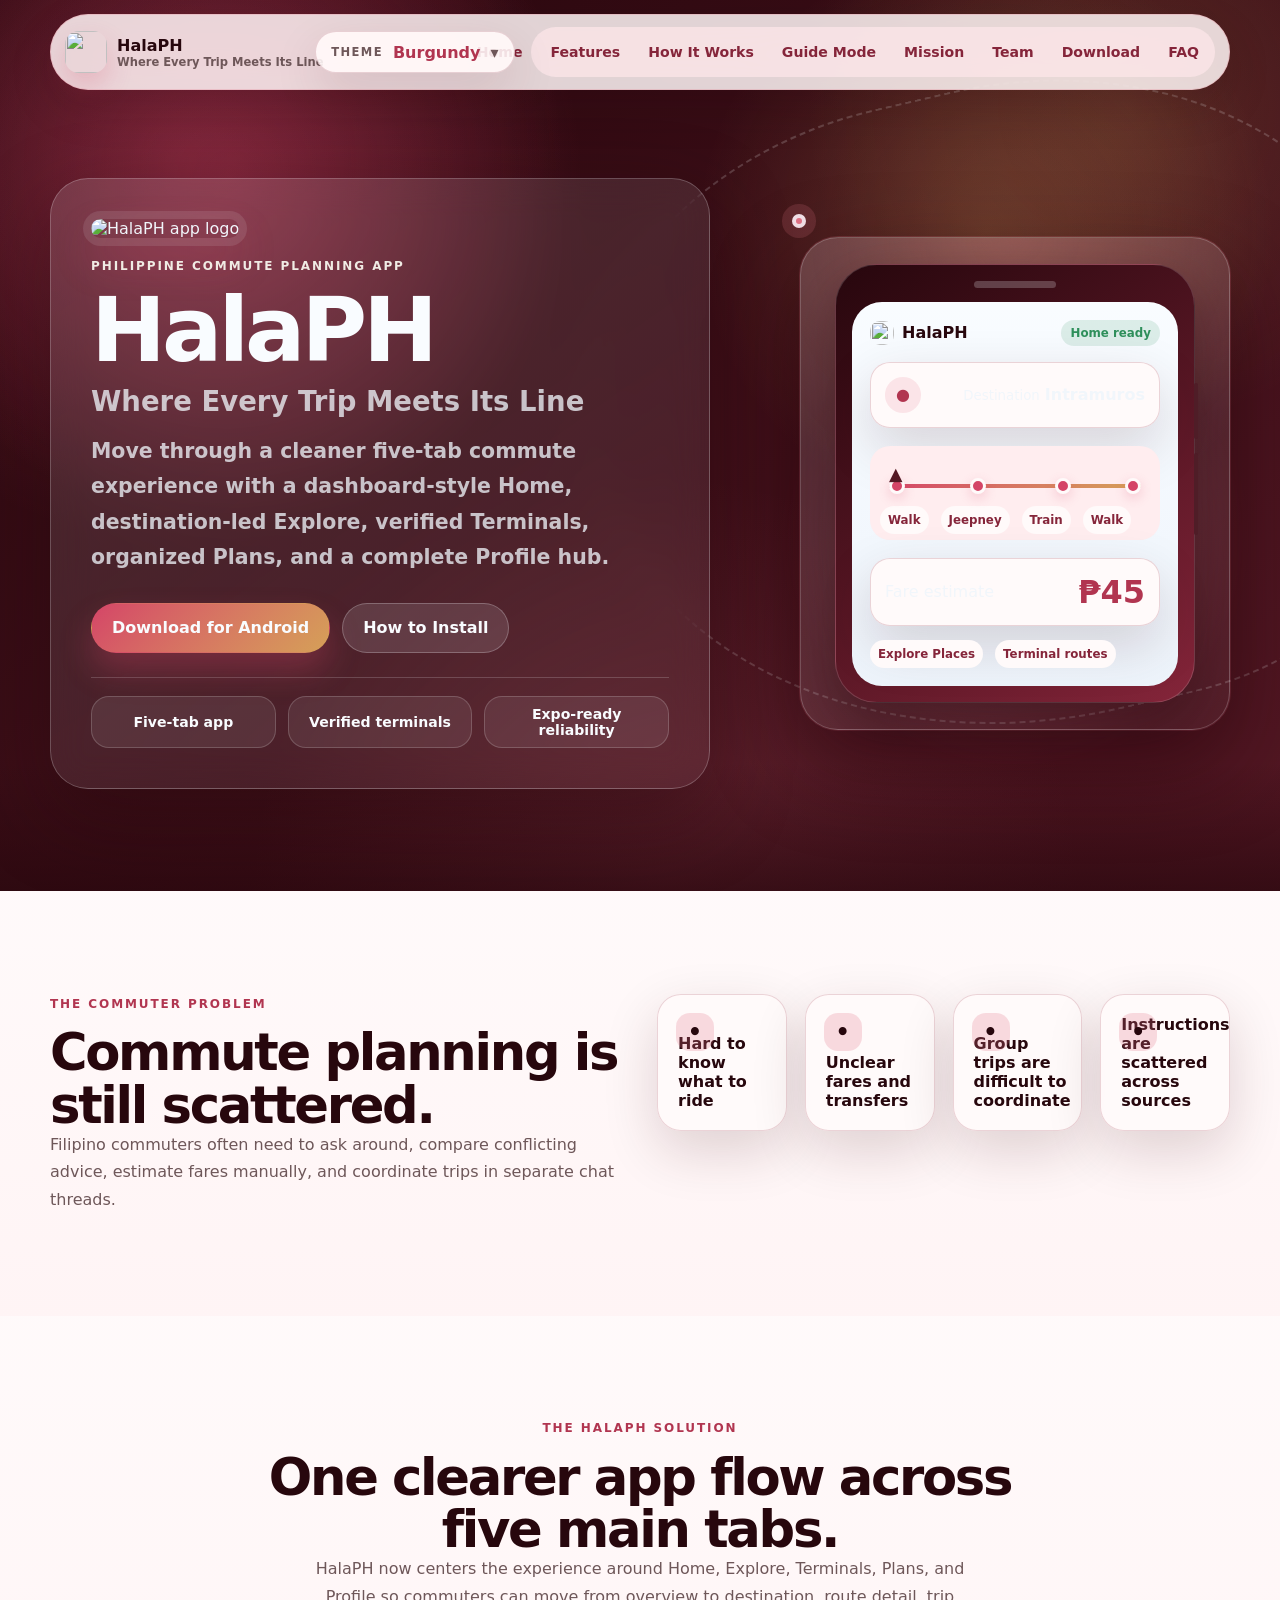
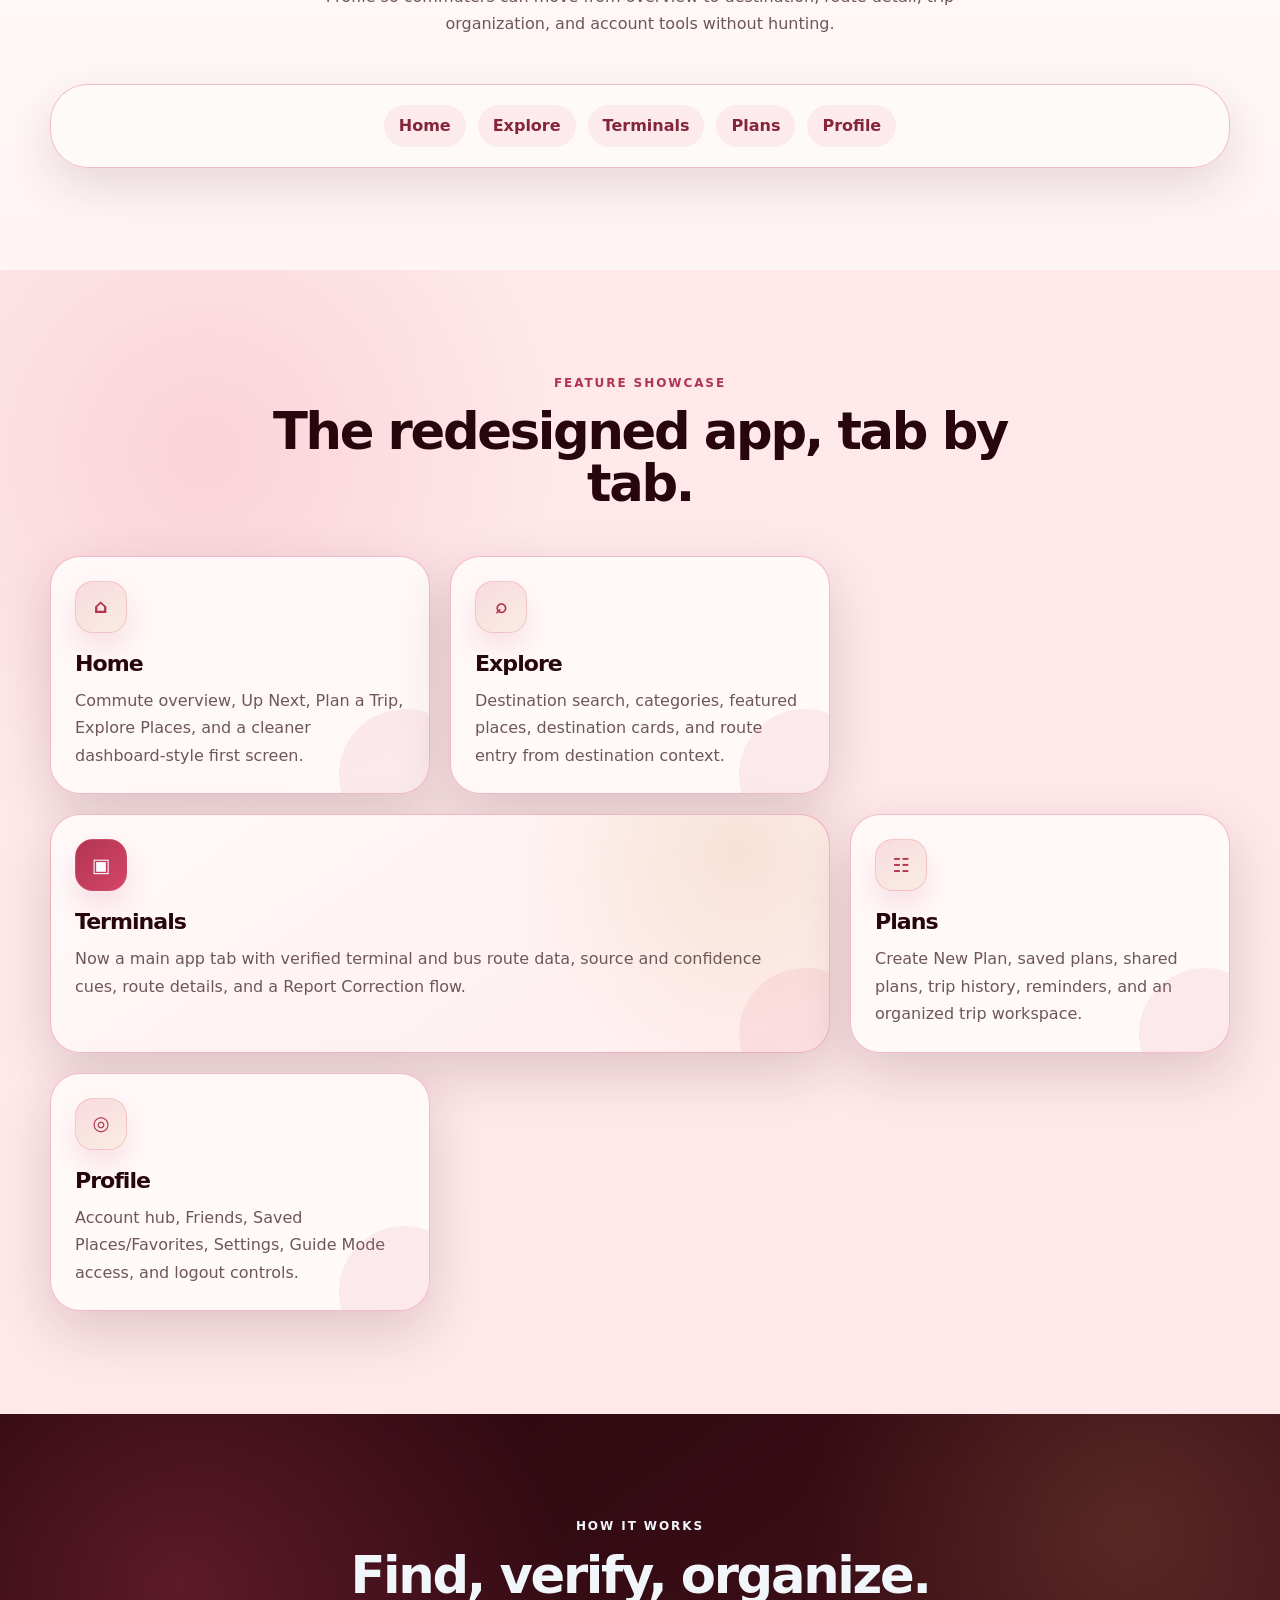
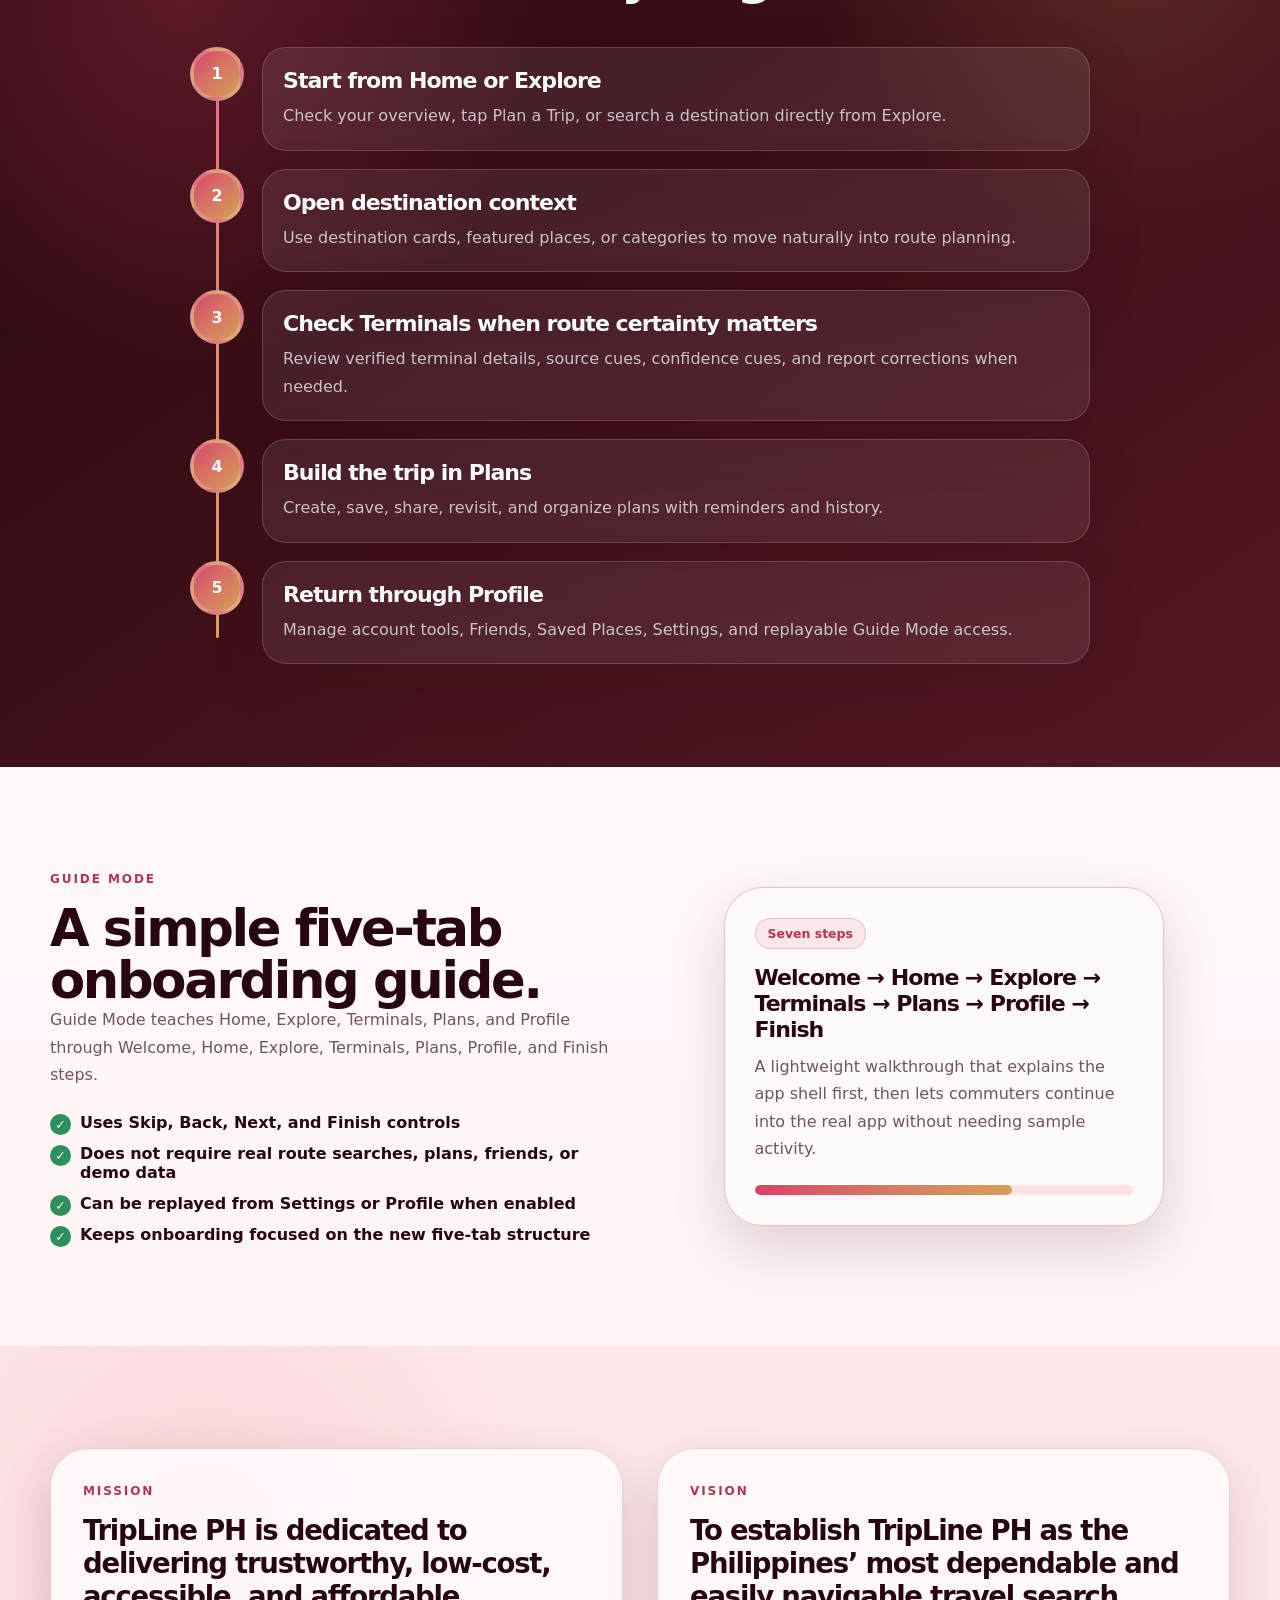
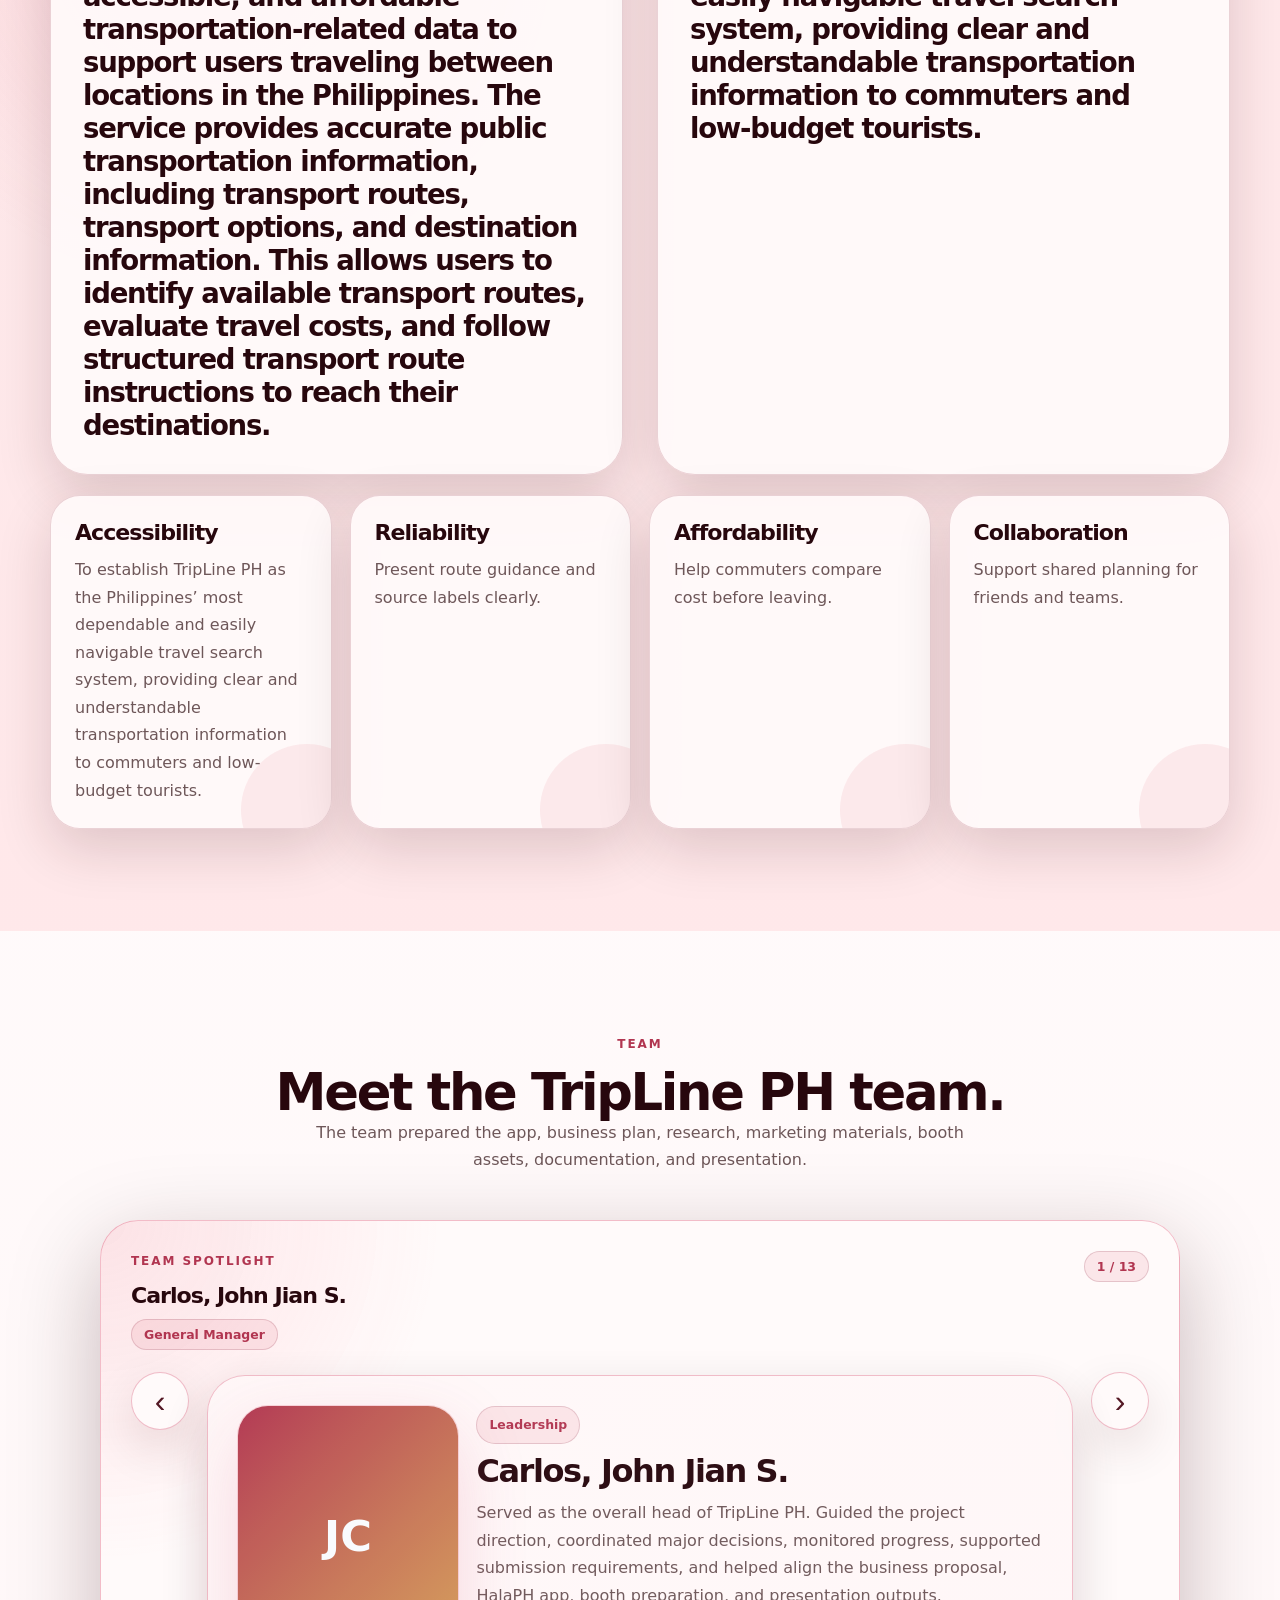
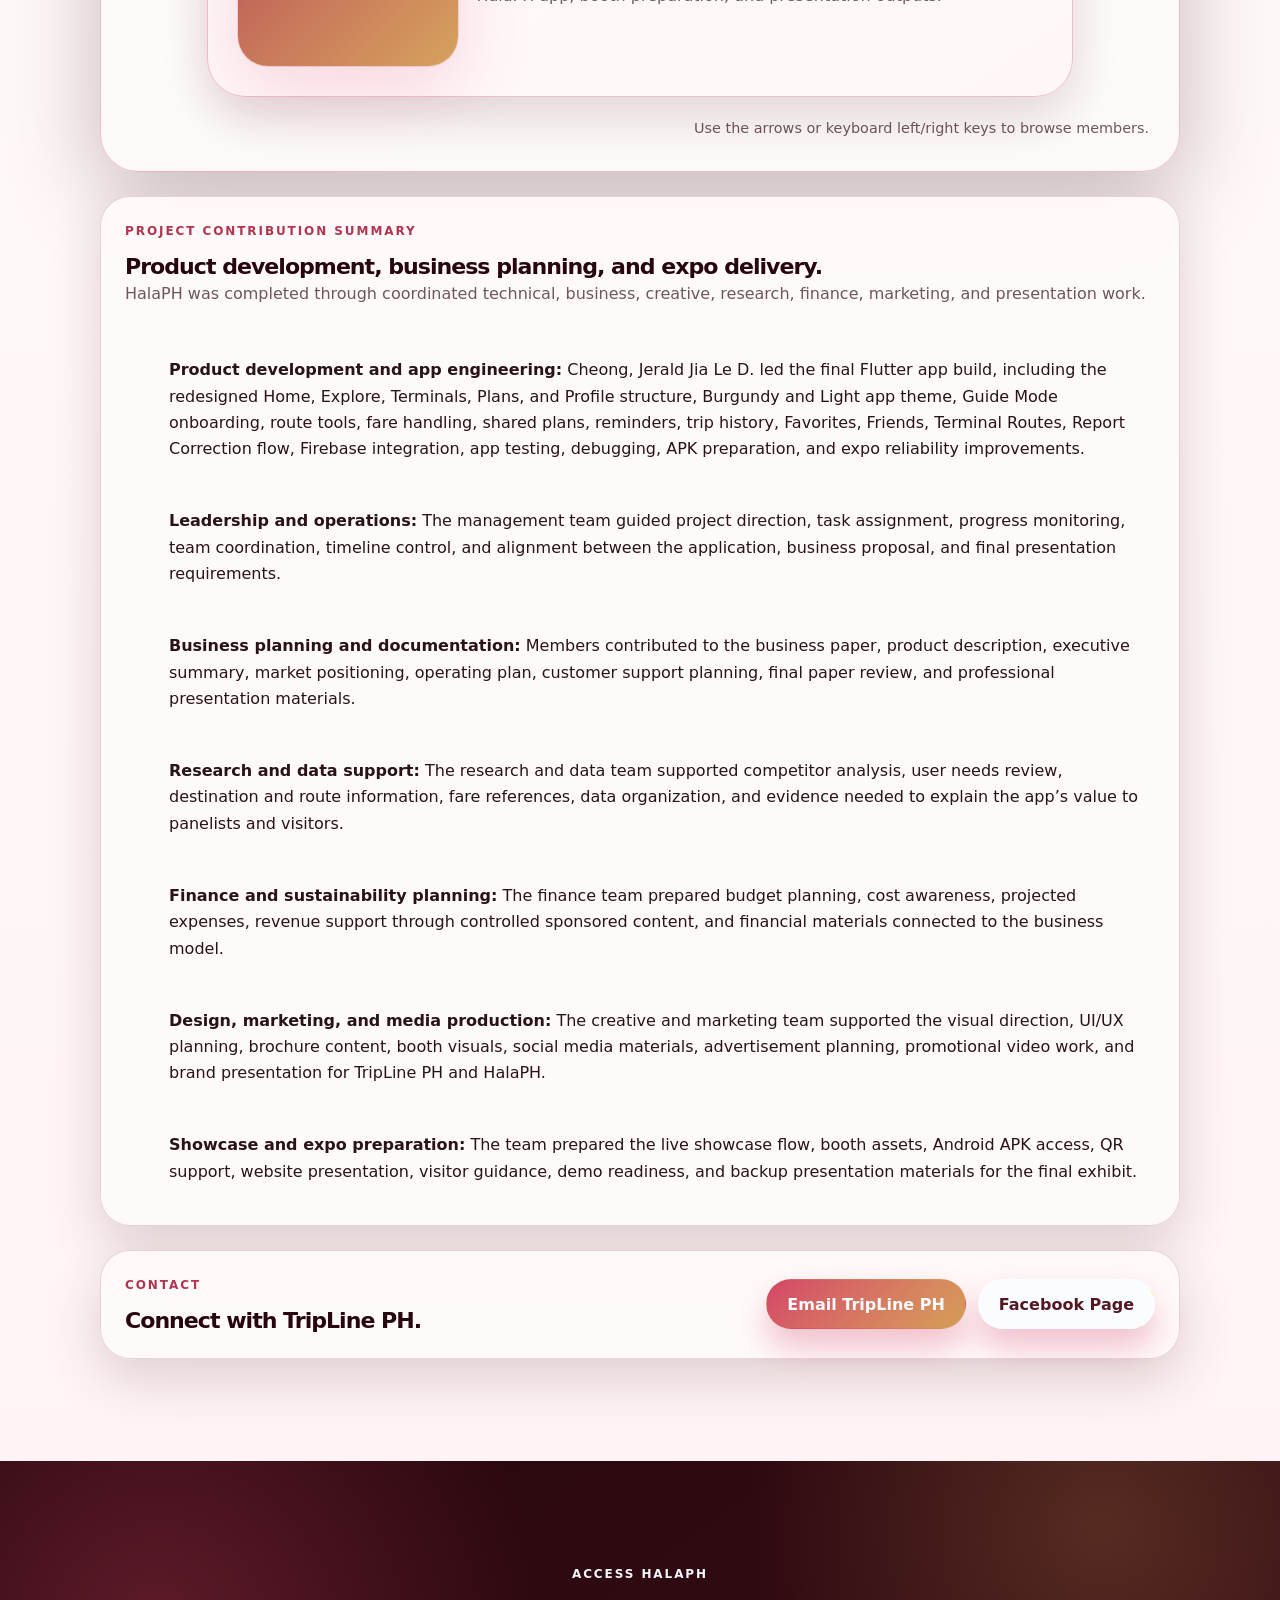
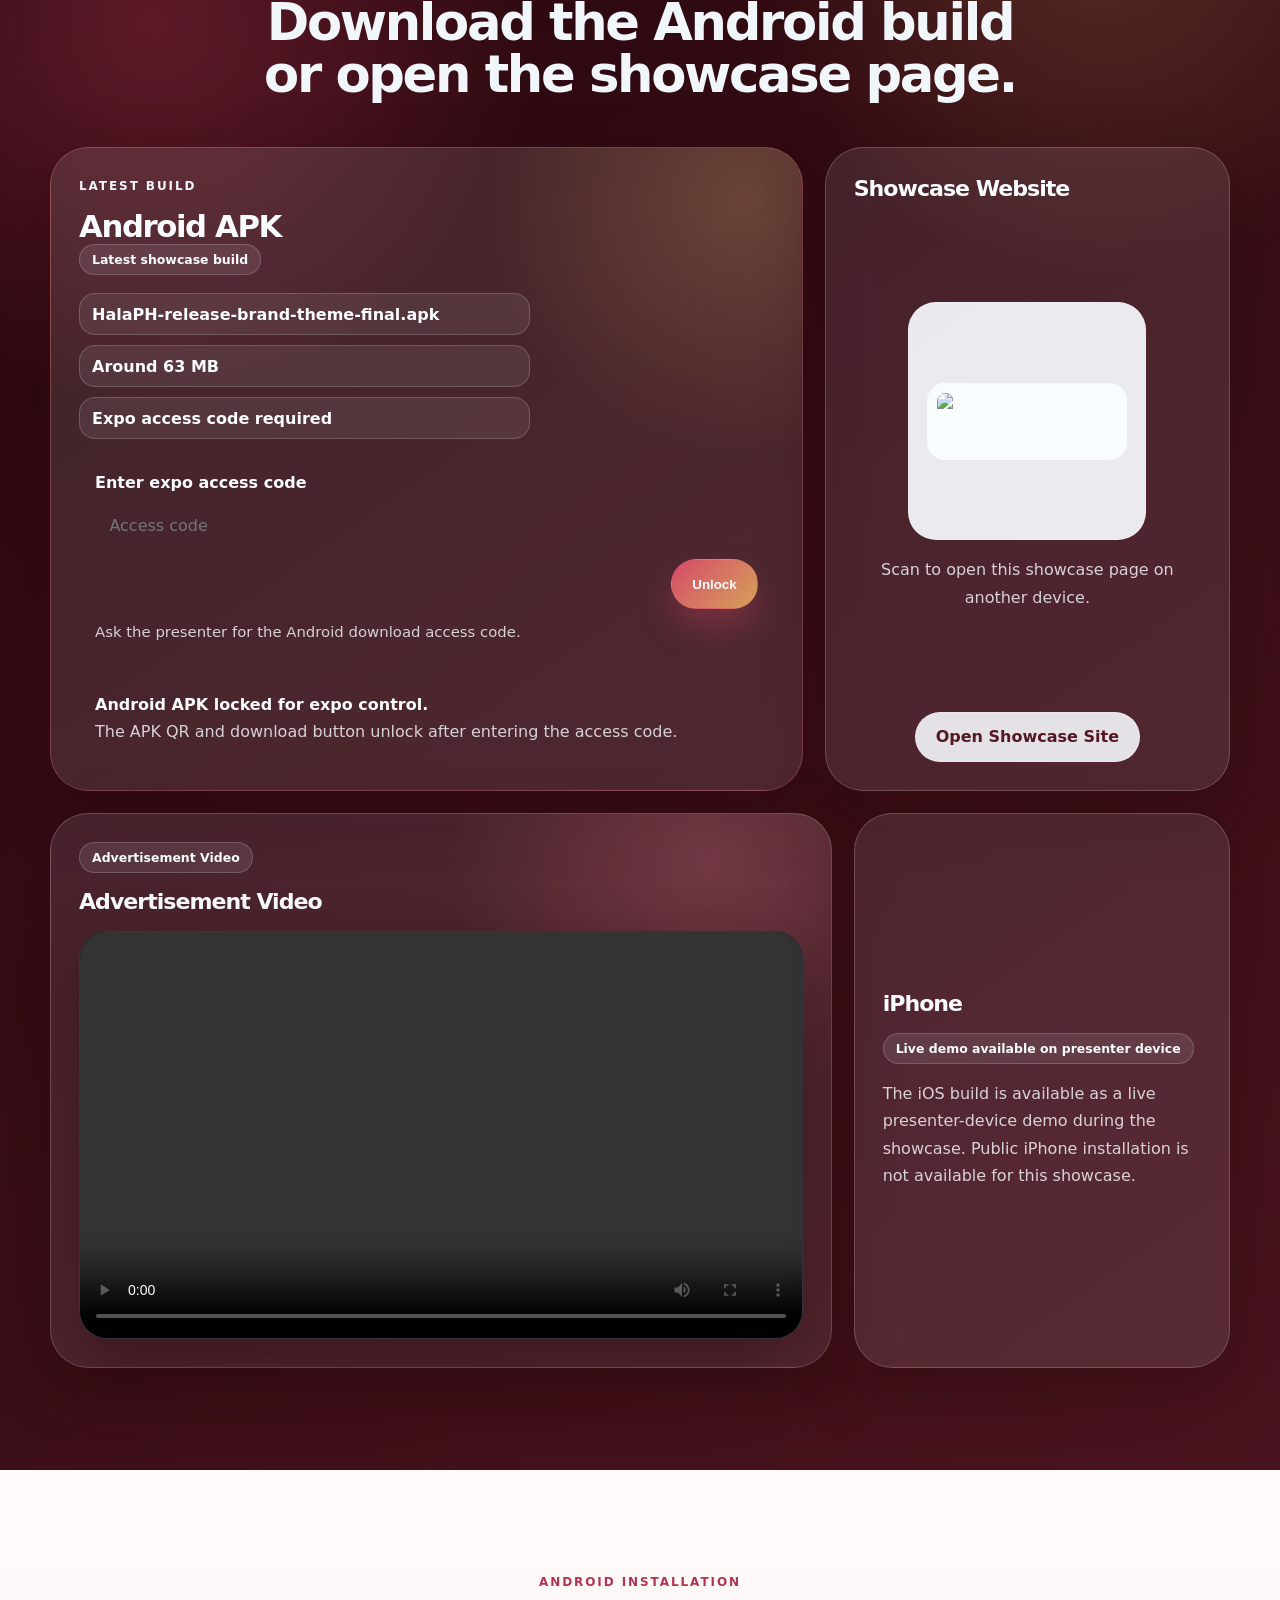
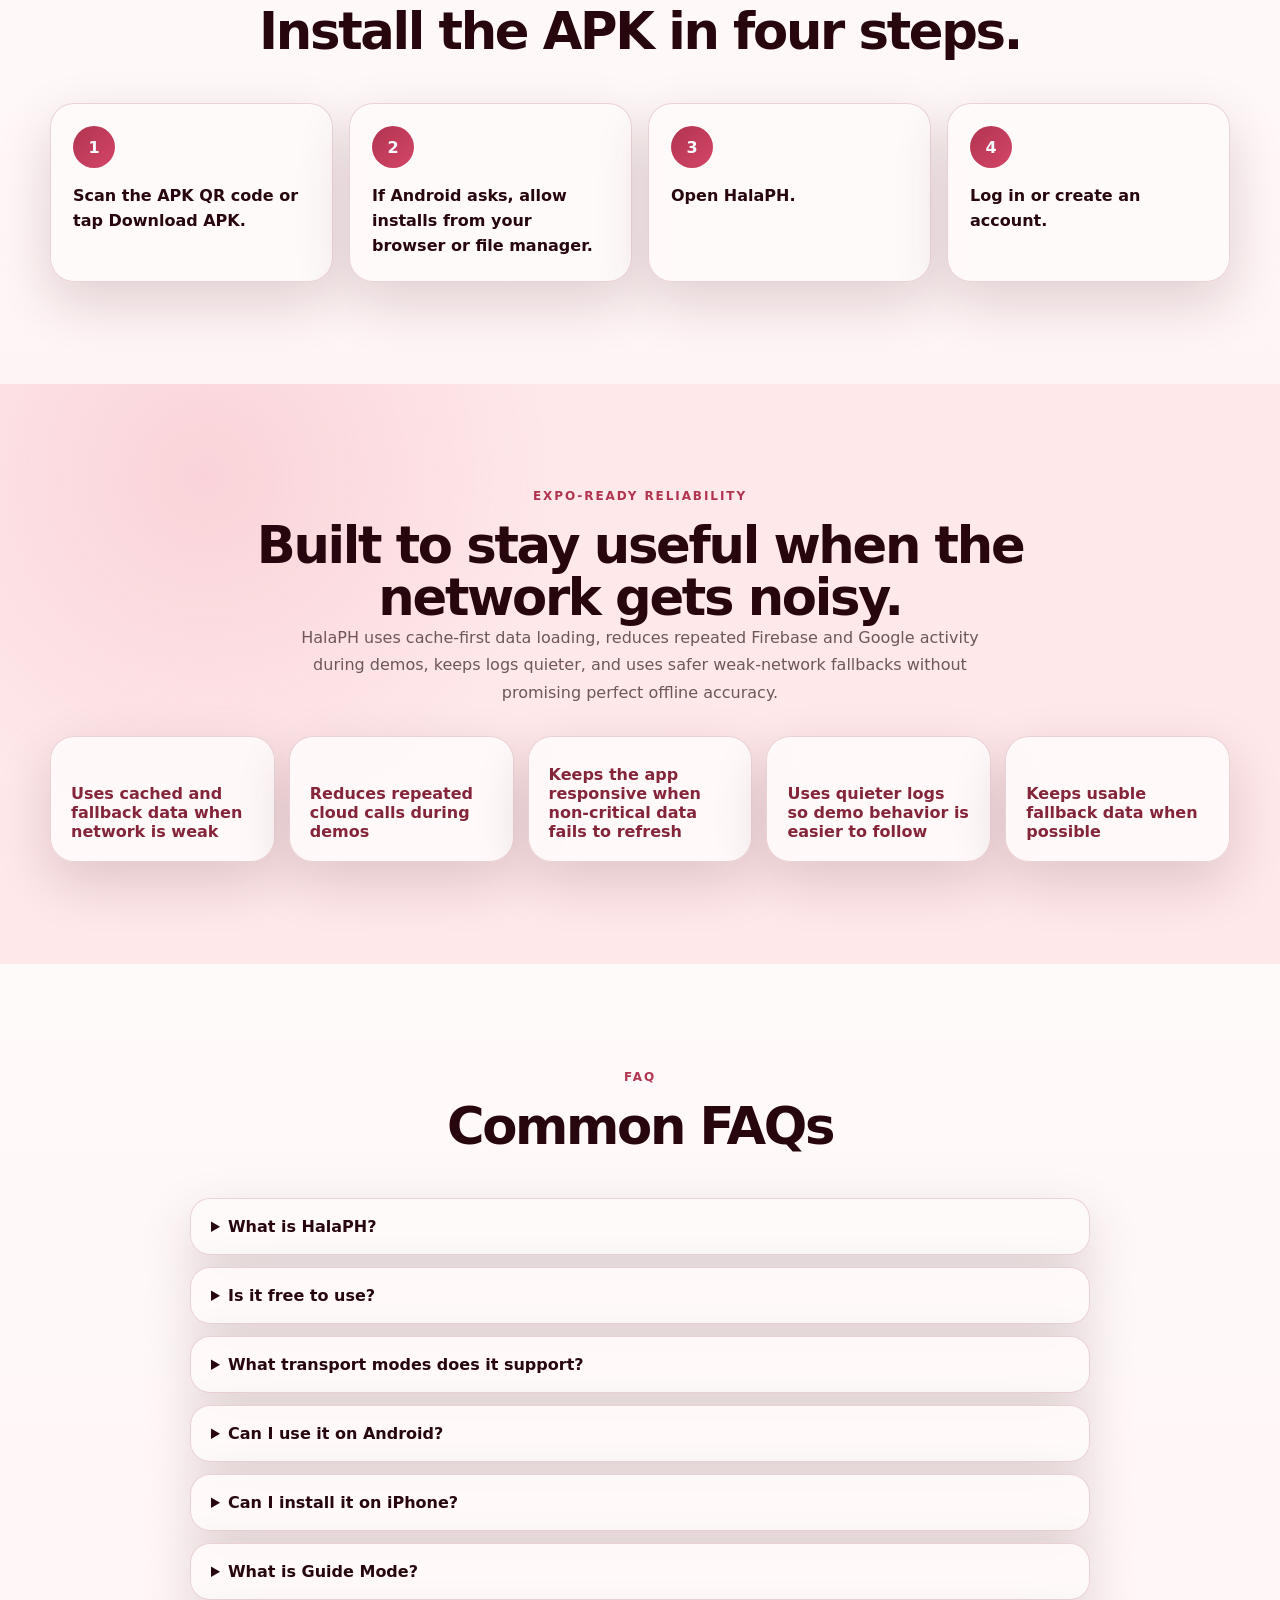
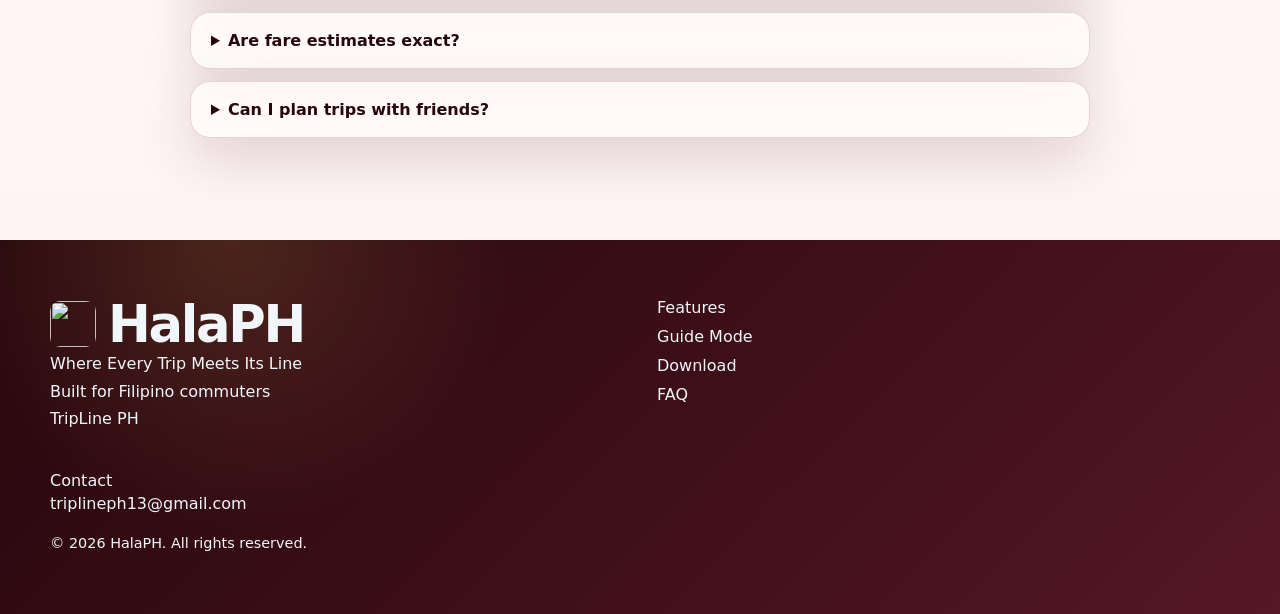
==== commit e0821ba0: "Update showcase APK and download access" ====
--- a/showcase_site/index.html
+++ b/showcase_site/index.html
@@ -491,13 +491,39 @@
               <div class="build-meta" aria-label="Android APK build details">
                 <span>HalaPH-release-brand-theme-final.apk</span>
                 <span>Around 63 MB</span>
-                <span>Use the button or APK QR code</span>
-              </div>
-              <div class="apk-qr">
-                <img src="./assets/apk_qr.png" alt="QR code to download the HalaPH Android APK" loading="lazy" />
-                <p>Scan with an Android phone to download the APK.</p>
-              </div>
-              <a class="btn btn-primary" href="./downloads/HalaPH-release-sponsored-links-fullscreen-final.apk">Download APK</a>
+                <span>Expo access code required</span>
+              </div>
+
+              <form class="apk-access-form" data-apk-access-form>
+                <label for="apk-access-code">Enter expo access code</label>
+                <div class="apk-access-row">
+                  <input
+                    id="apk-access-code"
+                    type="password"
+                    inputmode="text"
+                    autocomplete="off"
+                    placeholder="Access code"
+                    data-apk-access-input
+                  />
+                  <button class="btn btn-primary" type="submit">Unlock</button>
+                </div>
+                <p class="apk-access-message" data-apk-access-message>
+                  Ask the presenter for the Android download access code.
+                </p>
+              </form>
+
+              <div class="apk-locked-panel" data-apk-locked-panel>
+                <strong>Android APK locked for expo control.</strong>
+                <p>The APK QR and download button unlock after entering the access code.</p>
+              </div>
+
+              <div class="apk-download-area" data-apk-download-area hidden>
+                <div class="apk-qr">
+                  <img src="./assets/apk_qr.png" alt="QR code to download the HalaPH Android APK" loading="lazy" />
+                  <p>Scan with an Android phone to download the APK.</p>
+                </div>
+                <a class="btn btn-primary" href="./downloads/HalaPH-release-sponsored-links-fullscreen-final.apk">Download APK</a>
+              </div>
               </article>
               <article class="download-card qr-card reveal">
                 <h3>Showcase Website</h3>
--- a/showcase_site/styles.css
+++ b/showcase_site/styles.css
@@ -2622,3 +2622,94 @@
     max-height: 320px !important;
   }
 }
+
+.apk-access-form,
+.apk-locked-panel,
+.apk-download-area {
+  grid-column: 1 / -1;
+}
+
+.apk-access-form {
+  display: grid;
+  gap: 0.65rem;
+  padding: 1rem;
+  border: 1px solid var(--border);
+  border-radius: 1rem;
+  background: color-mix(in srgb, var(--surface) 88%, var(--accent-soft));
+}
+
+.apk-access-form label {
+  color: var(--text);
+  font-weight: 800;
+}
+
+.apk-access-row {
+  display: grid;
+  grid-template-columns: minmax(0, 1fr) auto;
+  gap: 0.65rem;
+  align-items: center;
+}
+
+.apk-access-row input {
+  min-height: 46px;
+  width: 100%;
+  border: 1px solid var(--border);
+  border-radius: 0.9rem;
+  padding: 0.75rem 0.9rem;
+  background: var(--surface);
+  color: var(--text);
+  font: inherit;
+}
+
+.apk-access-row input:focus {
+  outline: 3px solid var(--accent-soft);
+  border-color: var(--accent);
+}
+
+.apk-access-message {
+  margin: 0;
+  color: var(--text-muted);
+  font-size: 0.93rem;
+}
+
+.apk-locked-panel {
+  padding: 1rem;
+  border: 1px dashed var(--border-strong);
+  border-radius: 1rem;
+  background: var(--surface-soft);
+  color: var(--text-muted);
+}
+
+.apk-locked-panel strong {
+  display: block;
+  color: var(--text);
+  margin-bottom: 0.25rem;
+}
+
+.apk-locked-panel p {
+  margin: 0;
+}
+
+.apk-download-area {
+  display: grid;
+  gap: 1rem;
+}
+
+.apk-download-area[hidden],
+.apk-locked-panel[hidden] {
+  display: none !important;
+}
+
+.apk-access-form.is-unlocked {
+  border-color: var(--accent);
+}
+
+@media (max-width: 640px) {
+  .apk-access-row {
+    grid-template-columns: 1fr;
+  }
+
+  .apk-access-row .btn {
+    width: 100%;
+  }
+}
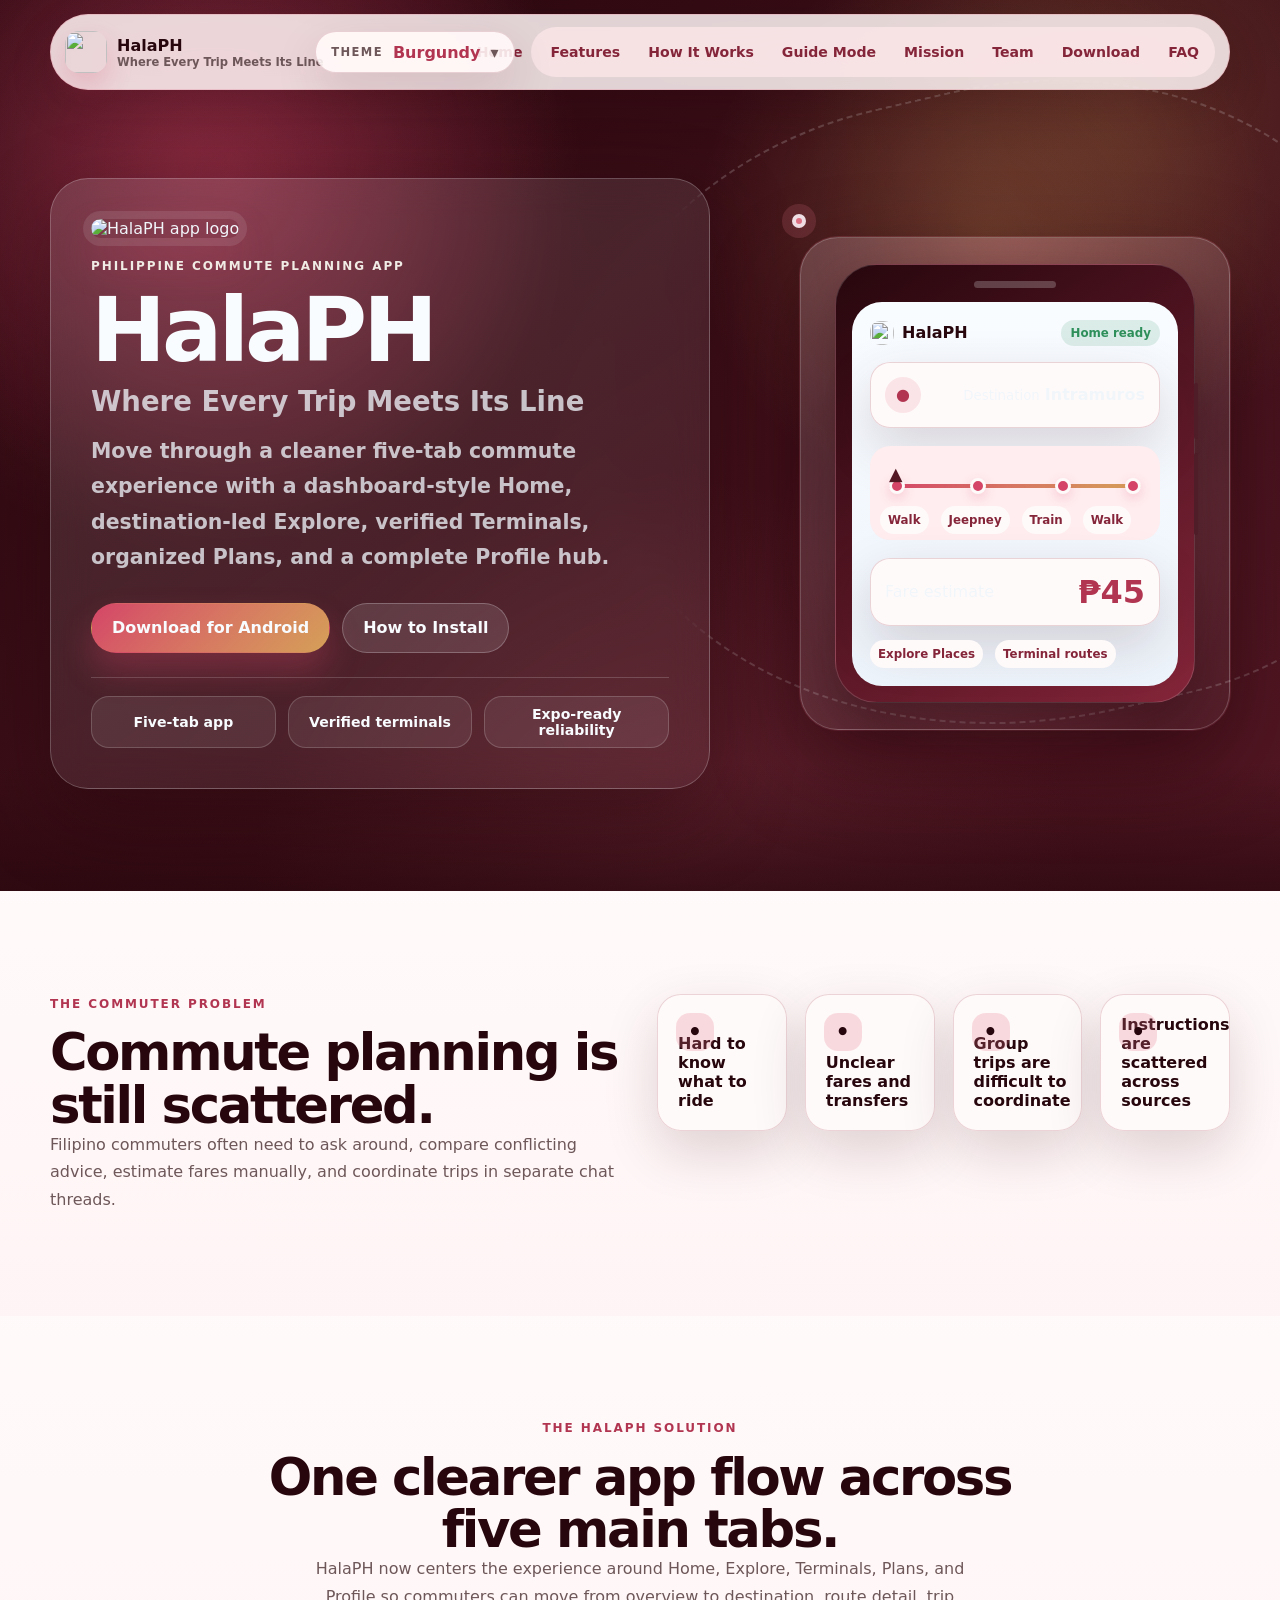
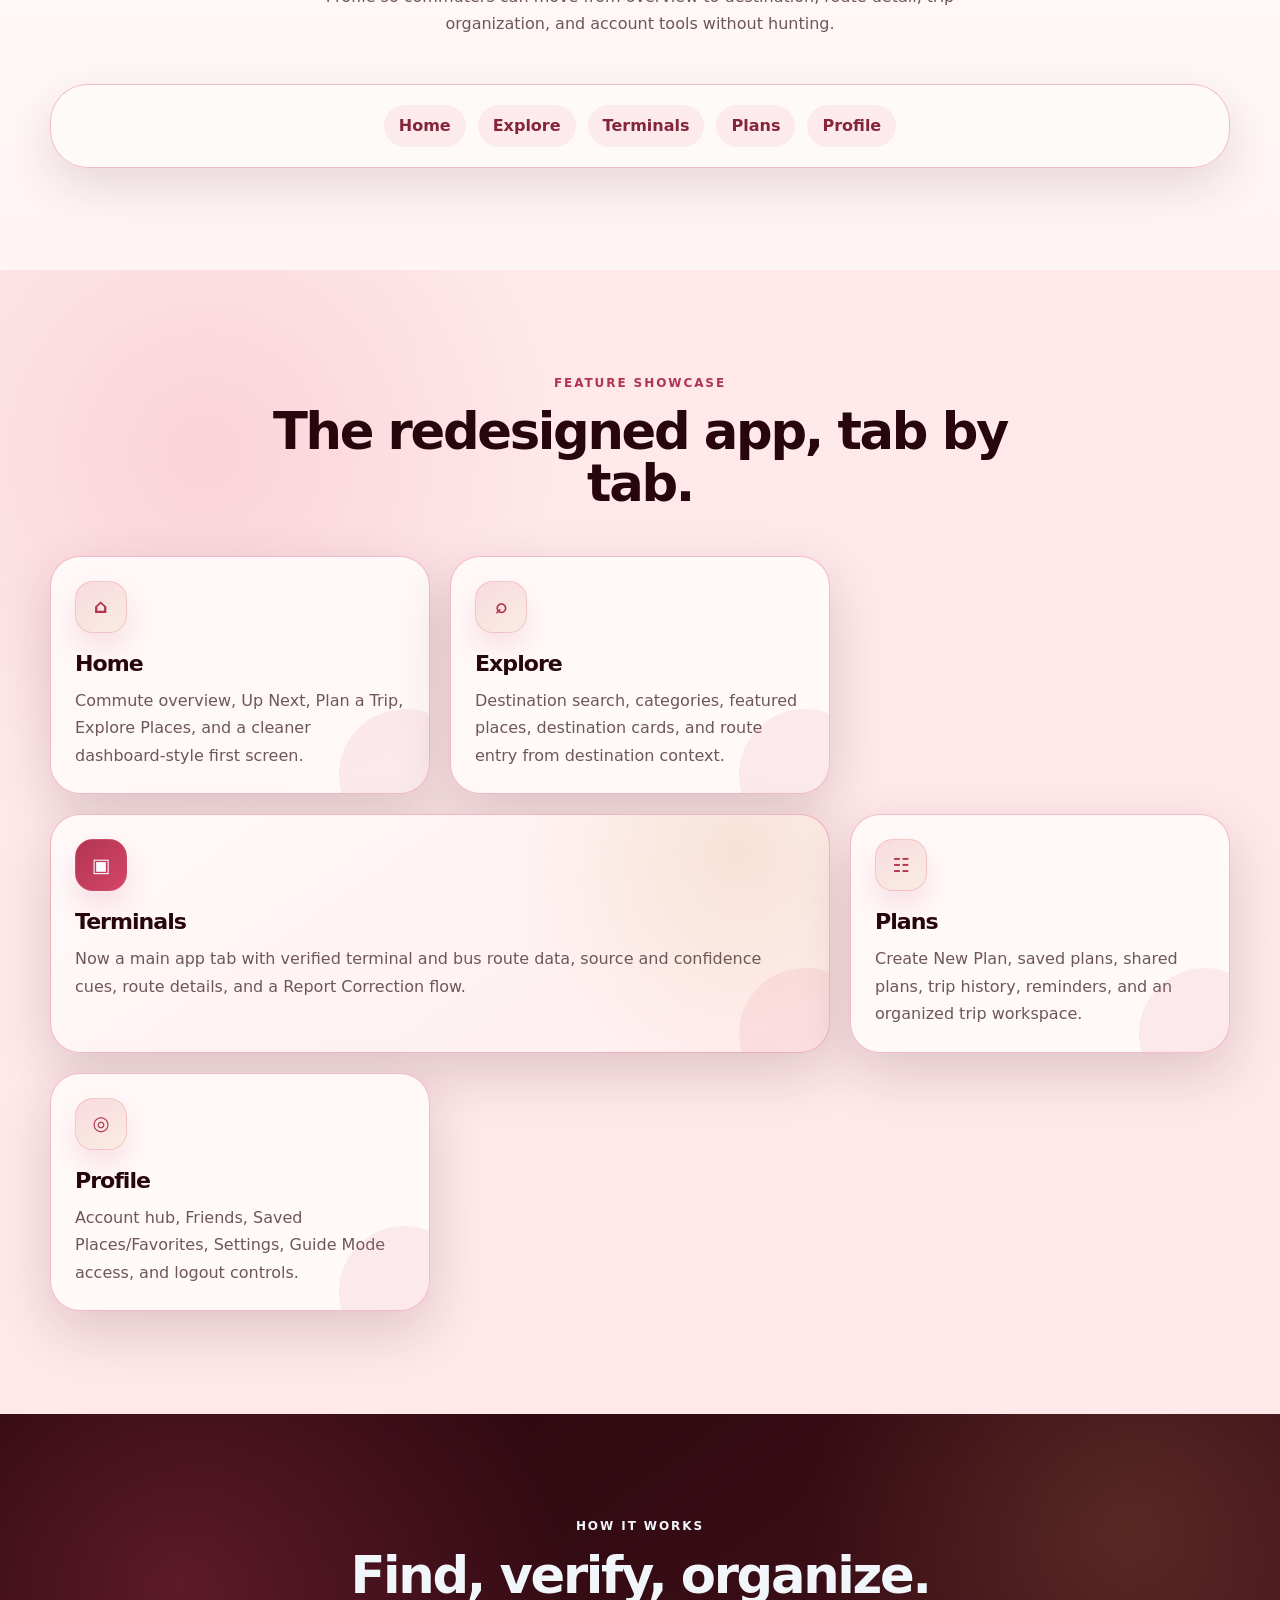
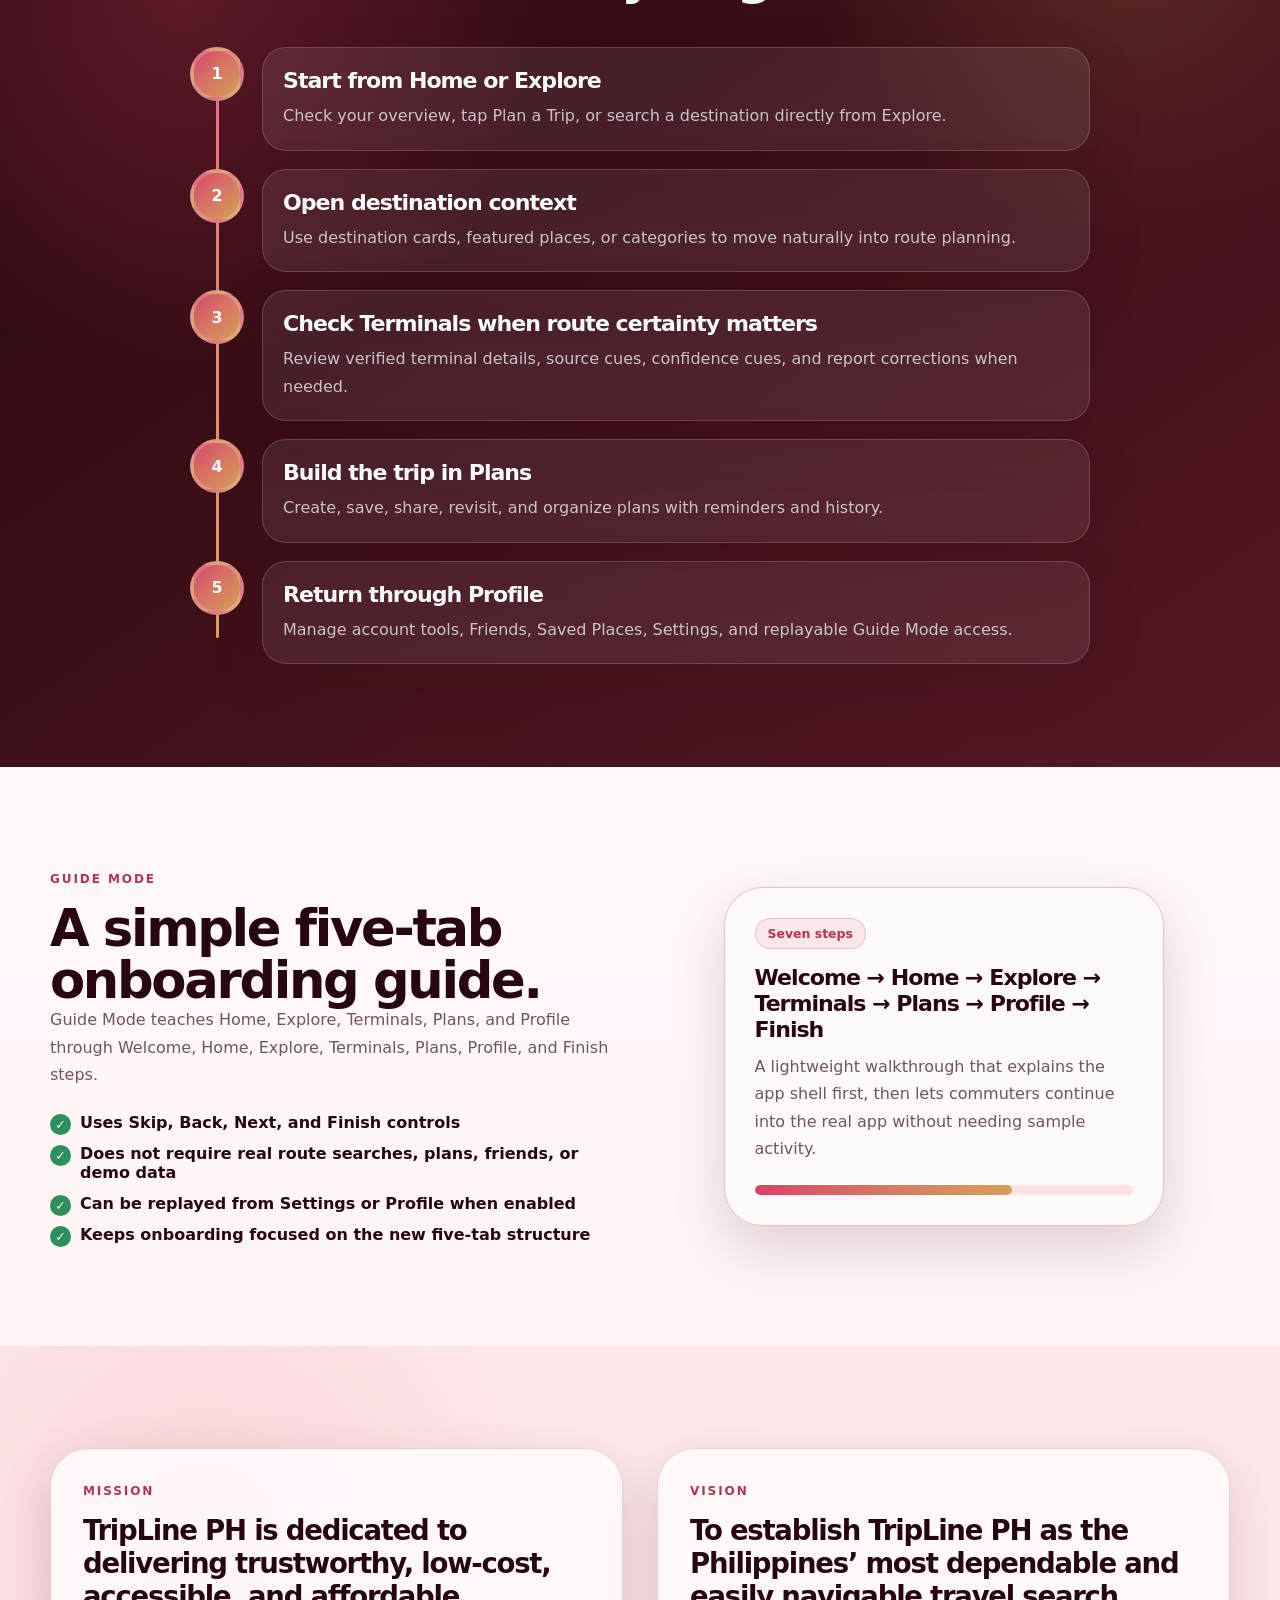
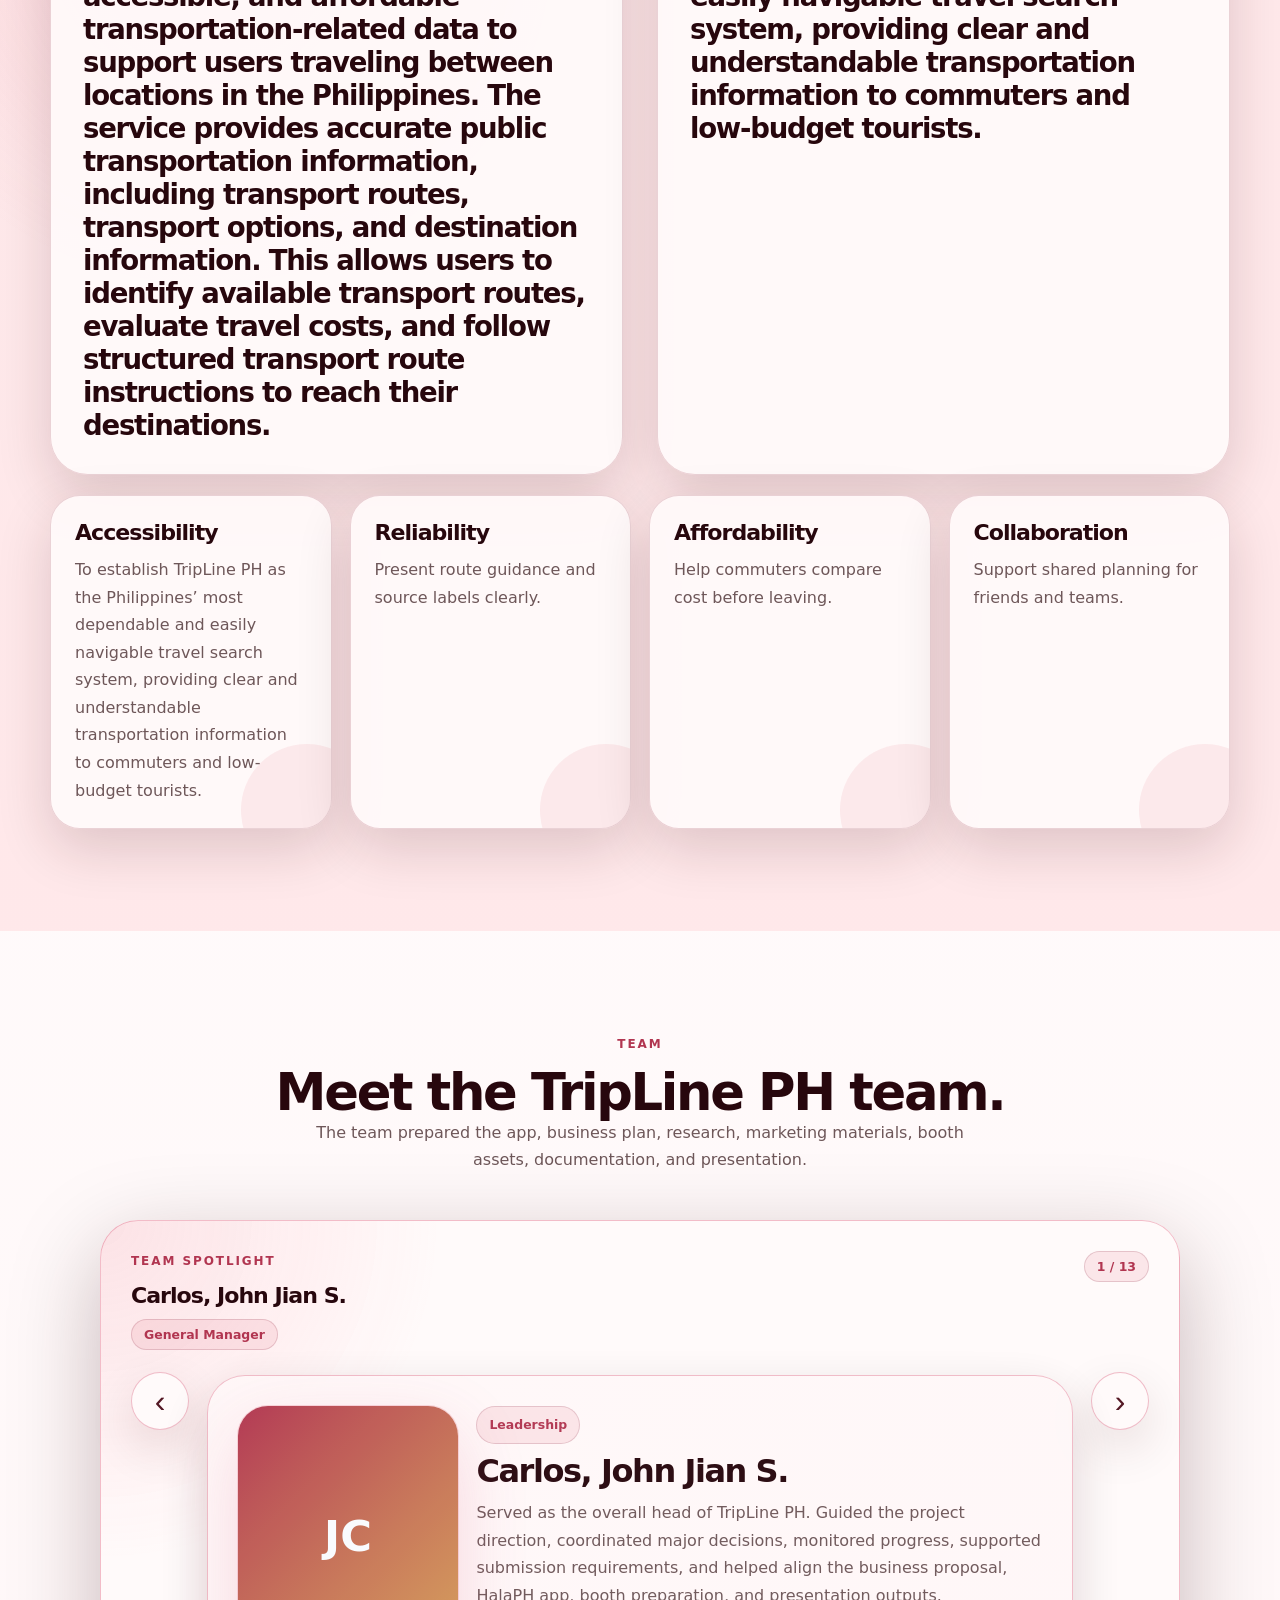
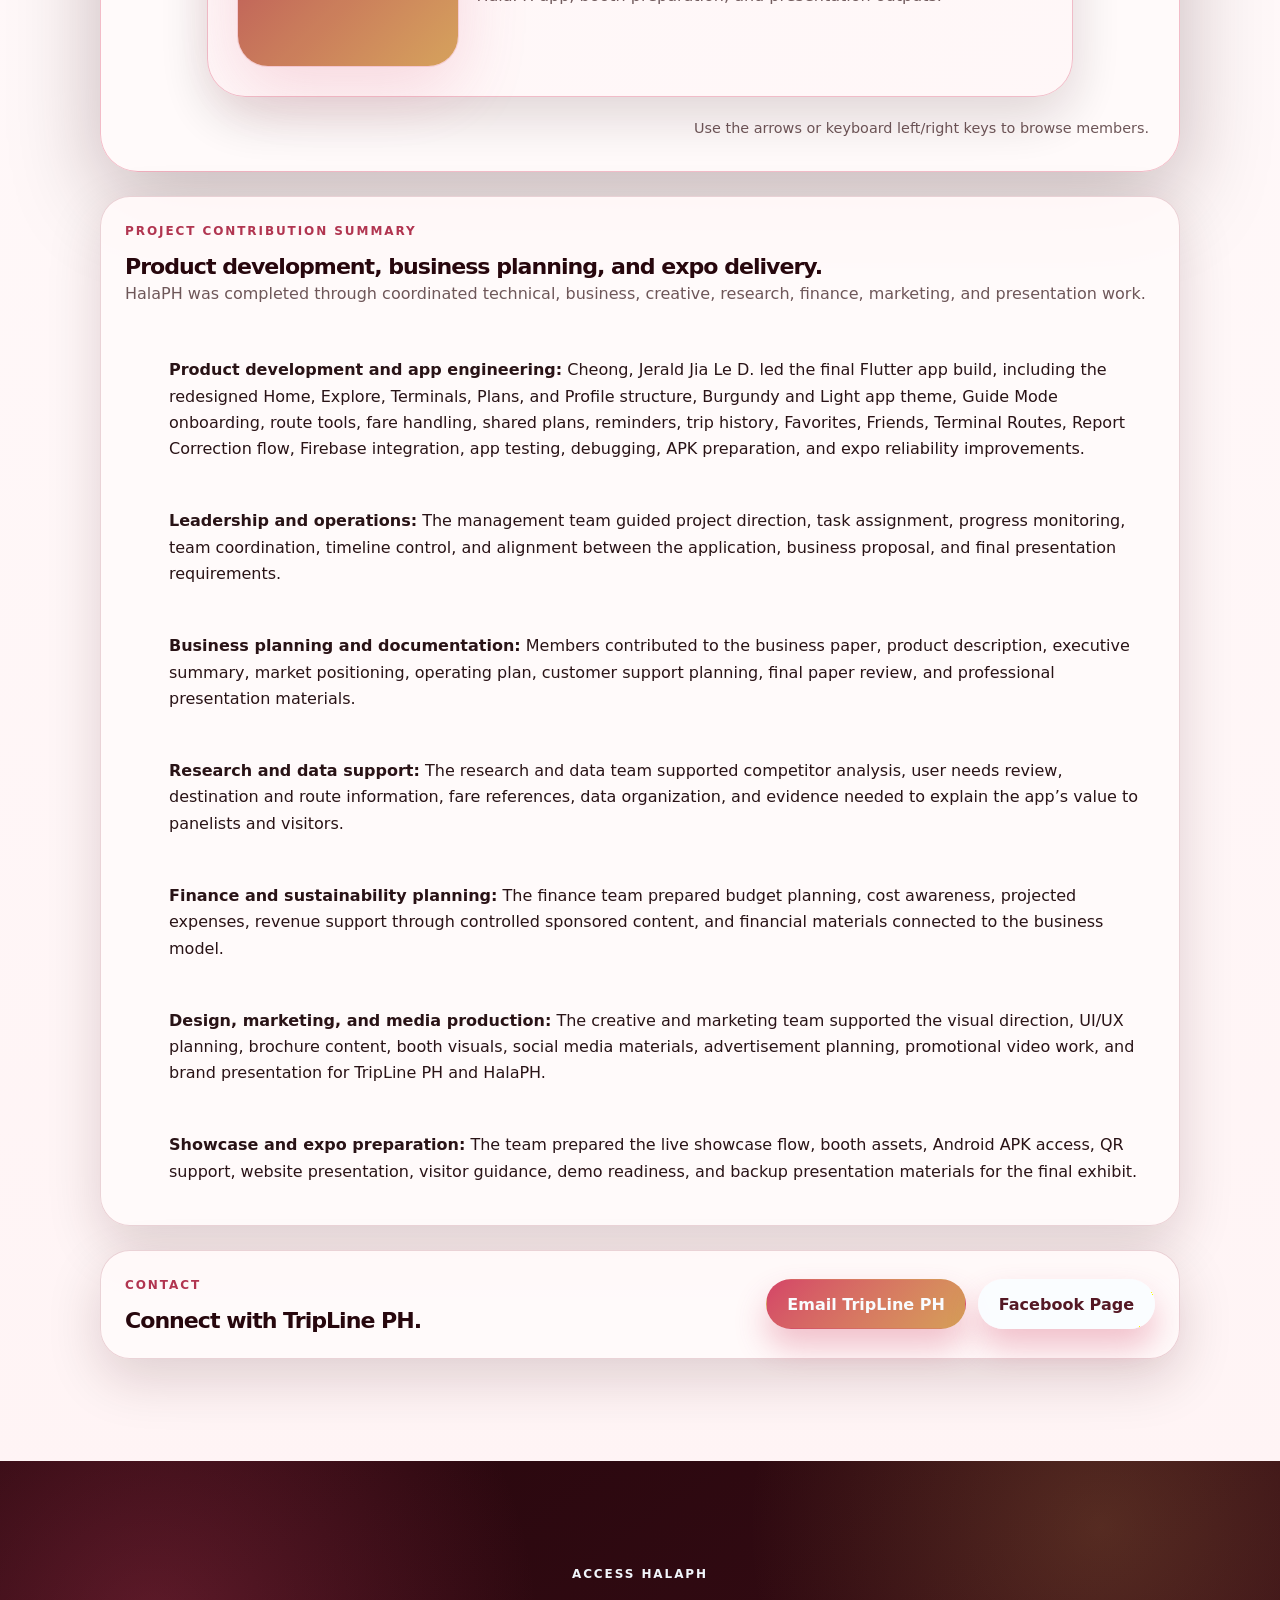
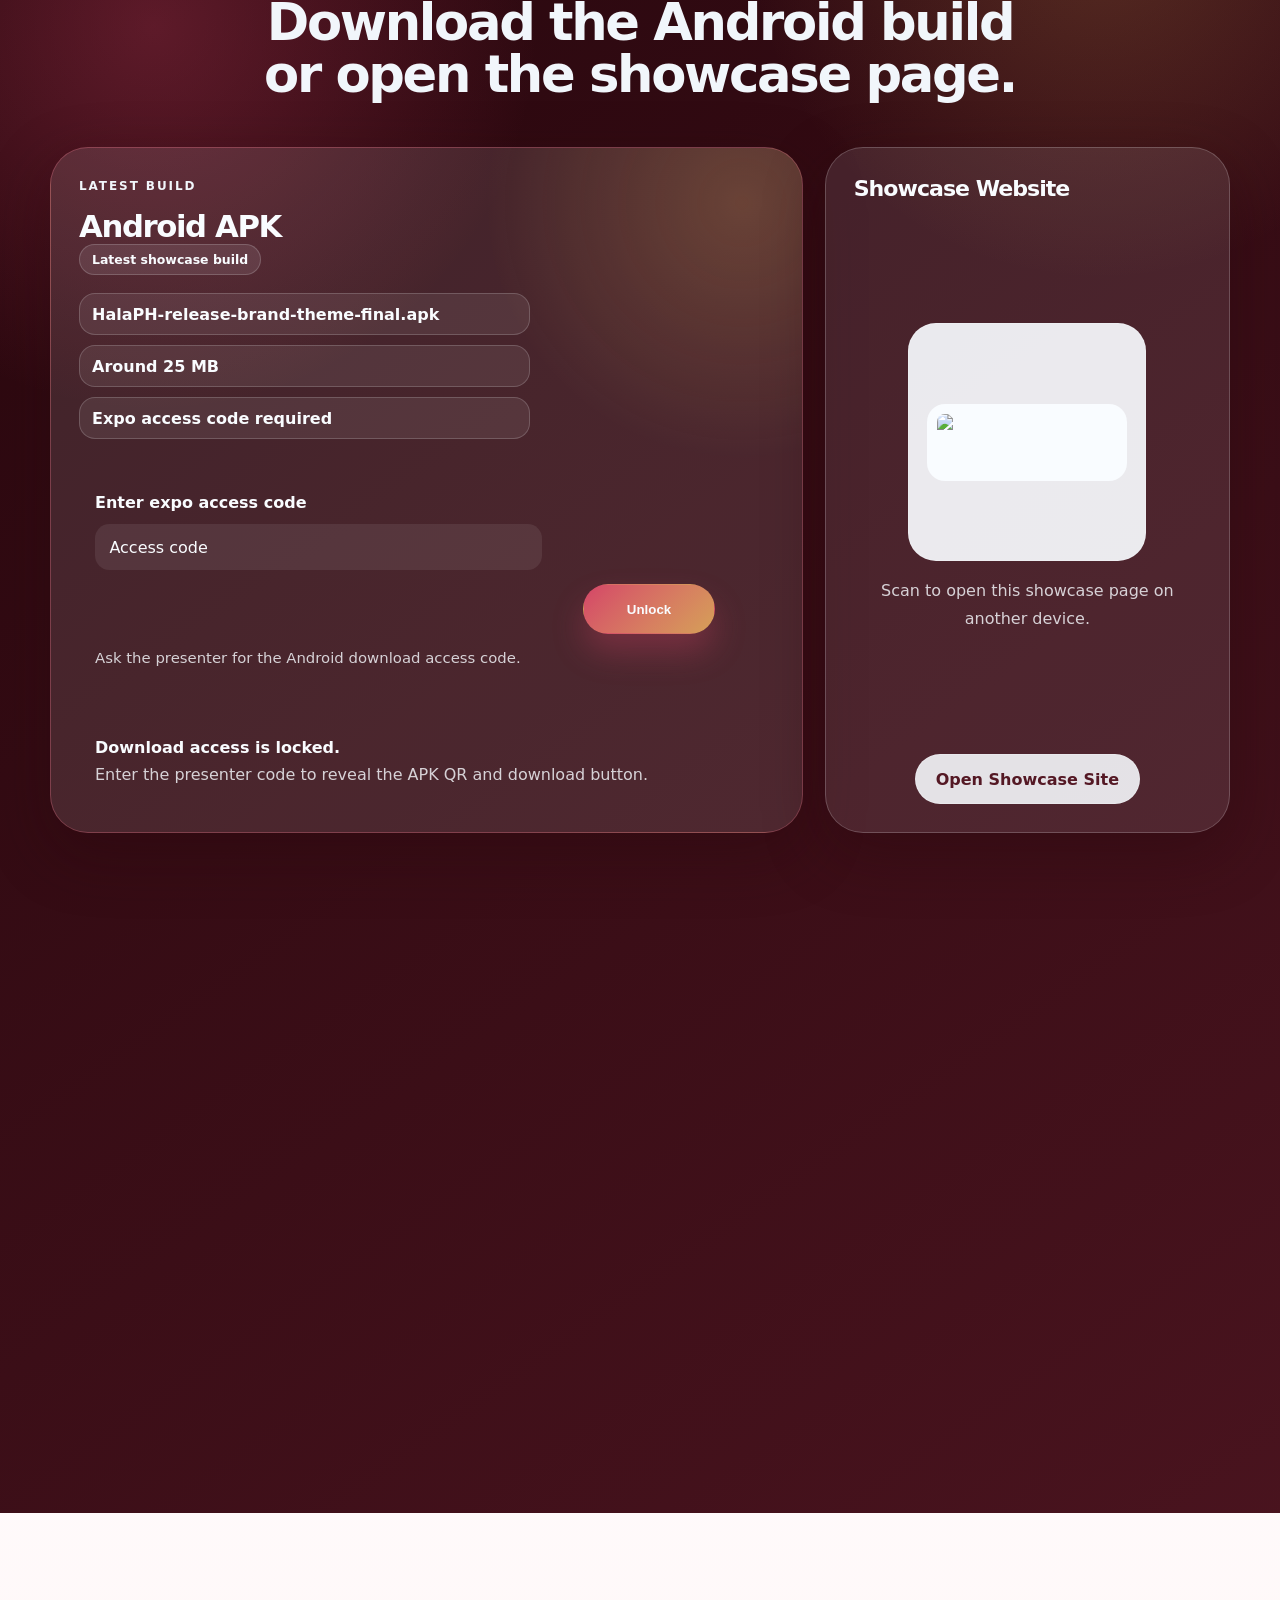
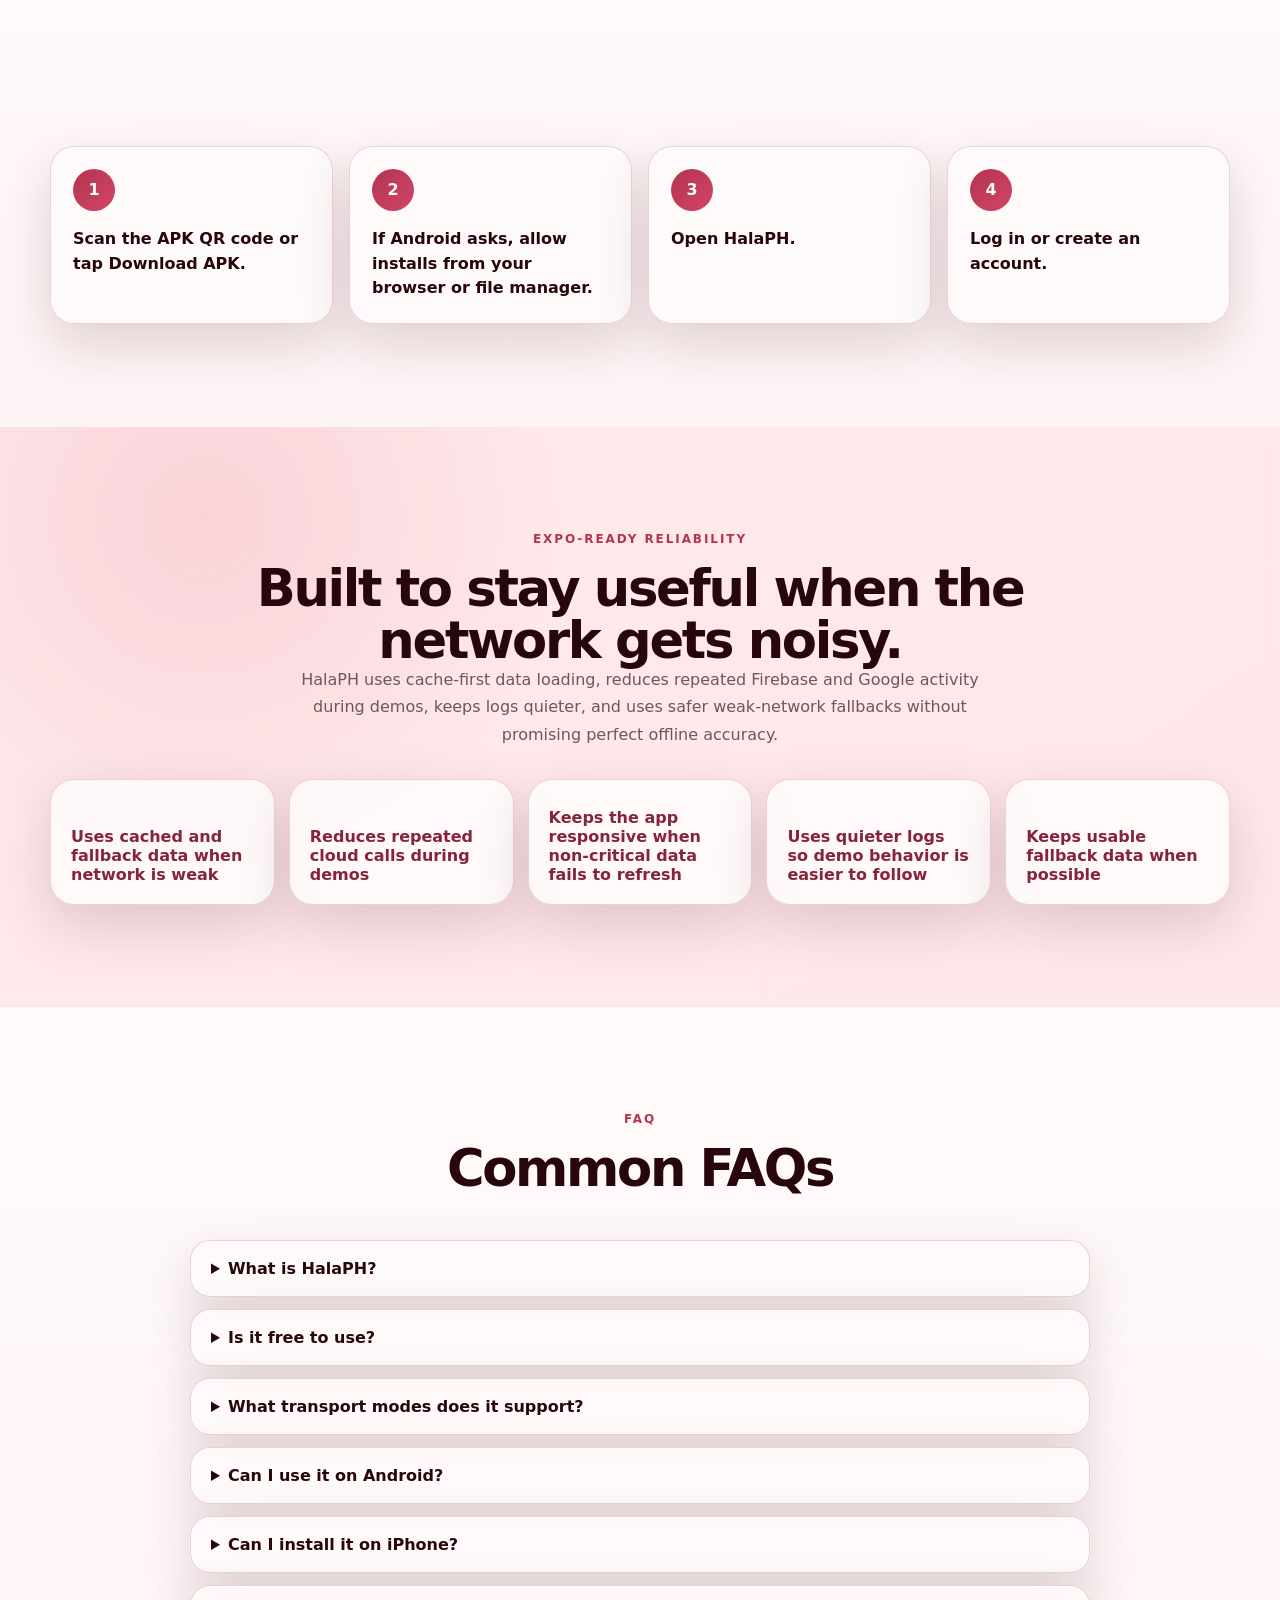
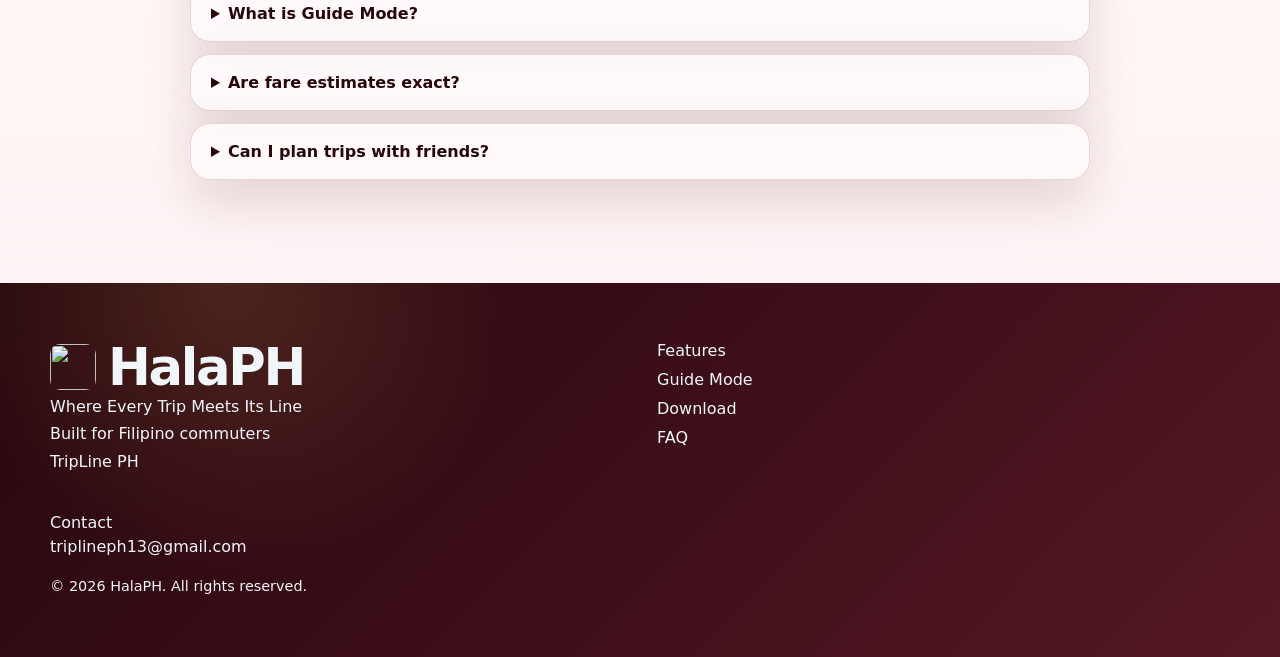
==== commit 25912318: "Refine APK access gate layout" ====
--- a/showcase_site/index.html
+++ b/showcase_site/index.html
@@ -490,7 +490,7 @@
               </div>
               <div class="build-meta" aria-label="Android APK build details">
                 <span>HalaPH-release-brand-theme-final.apk</span>
-                <span>Around 63 MB</span>
+                <span>Around 25 MB</span>
                 <span>Expo access code required</span>
               </div>
 
@@ -508,13 +508,13 @@
                   <button class="btn btn-primary" type="submit">Unlock</button>
                 </div>
                 <p class="apk-access-message" data-apk-access-message>
-                  Ask the presenter for the Android download access code.
+                  Ask the presenter for the expo APK access code.
                 </p>
               </form>
 
               <div class="apk-locked-panel" data-apk-locked-panel>
-                <strong>Android APK locked for expo control.</strong>
-                <p>The APK QR and download button unlock after entering the access code.</p>
+                <strong>Download access is locked.</strong>
+                <p>Enter the presenter code to reveal the APK QR and download button.</p>
               </div>
 
               <div class="apk-download-area" data-apk-download-area hidden>
--- a/showcase_site/styles.css
+++ b/showcase_site/styles.css
@@ -2623,19 +2623,23 @@
   }
 }
 
+/* APK access gate */
 .apk-access-form,
-.apk-locked-panel,
-.apk-download-area {
+.apk-locked-panel {
   grid-column: 1 / -1;
 }
 
 .apk-access-form {
   display: grid;
-  gap: 0.65rem;
+  gap: 0.75rem;
   padding: 1rem;
   border: 1px solid var(--border);
   border-radius: 1rem;
-  background: color-mix(in srgb, var(--surface) 88%, var(--accent-soft));
+  background: color-mix(in srgb, var(--surface) 90%, var(--accent-soft));
+}
+
+.apk-access-form[hidden] {
+  display: none !important;
 }
 
 .apk-access-form label {
@@ -2646,7 +2650,7 @@
 .apk-access-row {
   display: grid;
   grid-template-columns: minmax(0, 1fr) auto;
-  gap: 0.65rem;
+  gap: 0.75rem;
   align-items: center;
 }
 
@@ -2680,6 +2684,10 @@
   color: var(--text-muted);
 }
 
+.apk-locked-panel[hidden] {
+  display: none !important;
+}
+
 .apk-locked-panel strong {
   display: block;
   color: var(--text);
@@ -2690,18 +2698,22 @@
   margin: 0;
 }
 
+/* After unlock, restore the old clean APK layout */
 .apk-download-area {
-  display: grid;
-  gap: 1rem;
-}
-
-.apk-download-area[hidden],
-.apk-locked-panel[hidden] {
+  display: contents;
+}
+
+.apk-download-area[hidden] {
   display: none !important;
 }
 
-.apk-access-form.is-unlocked {
-  border-color: var(--accent);
+.apk-download-area .apk-qr {
+  grid-area: qr;
+}
+
+.apk-download-area .btn {
+  grid-area: button;
+  width: fit-content;
 }
 
 @media (max-width: 640px) {
@@ -2709,6 +2721,58 @@
     grid-template-columns: 1fr;
   }
 
+  .apk-access-row .btn,
+  .apk-download-area .btn {
+    width: 100%;
+  }
+}
+
+/* Compact APK access card refinement */
+.apk-access-form {
+  max-width: 720px;
+  margin-top: 1.25rem;
+}
+
+.apk-access-row {
+  display: grid;
+  grid-template-columns: minmax(220px, 1fr) auto;
+  max-width: 620px;
+  gap: 0.85rem;
+}
+
+.apk-access-row input {
+  background: rgba(255, 255, 255, 0.08);
+  color: var(--text);
+}
+
+.apk-access-row input::placeholder {
+  color: color-mix(in srgb, var(--text-muted) 75%, transparent);
+}
+
+.apk-access-row .btn {
+  min-width: 132px;
+  justify-content: center;
+}
+
+.apk-locked-panel {
+  max-width: 720px;
+  margin-top: 1rem;
+}
+
+.apk-download-area {
+  margin-top: 1.25rem;
+}
+
+@media (max-width: 640px) {
+  .apk-access-form {
+    max-width: none;
+  }
+
+  .apk-access-row {
+    grid-template-columns: 1fr;
+    max-width: none;
+  }
+
   .apk-access-row .btn {
     width: 100%;
   }
